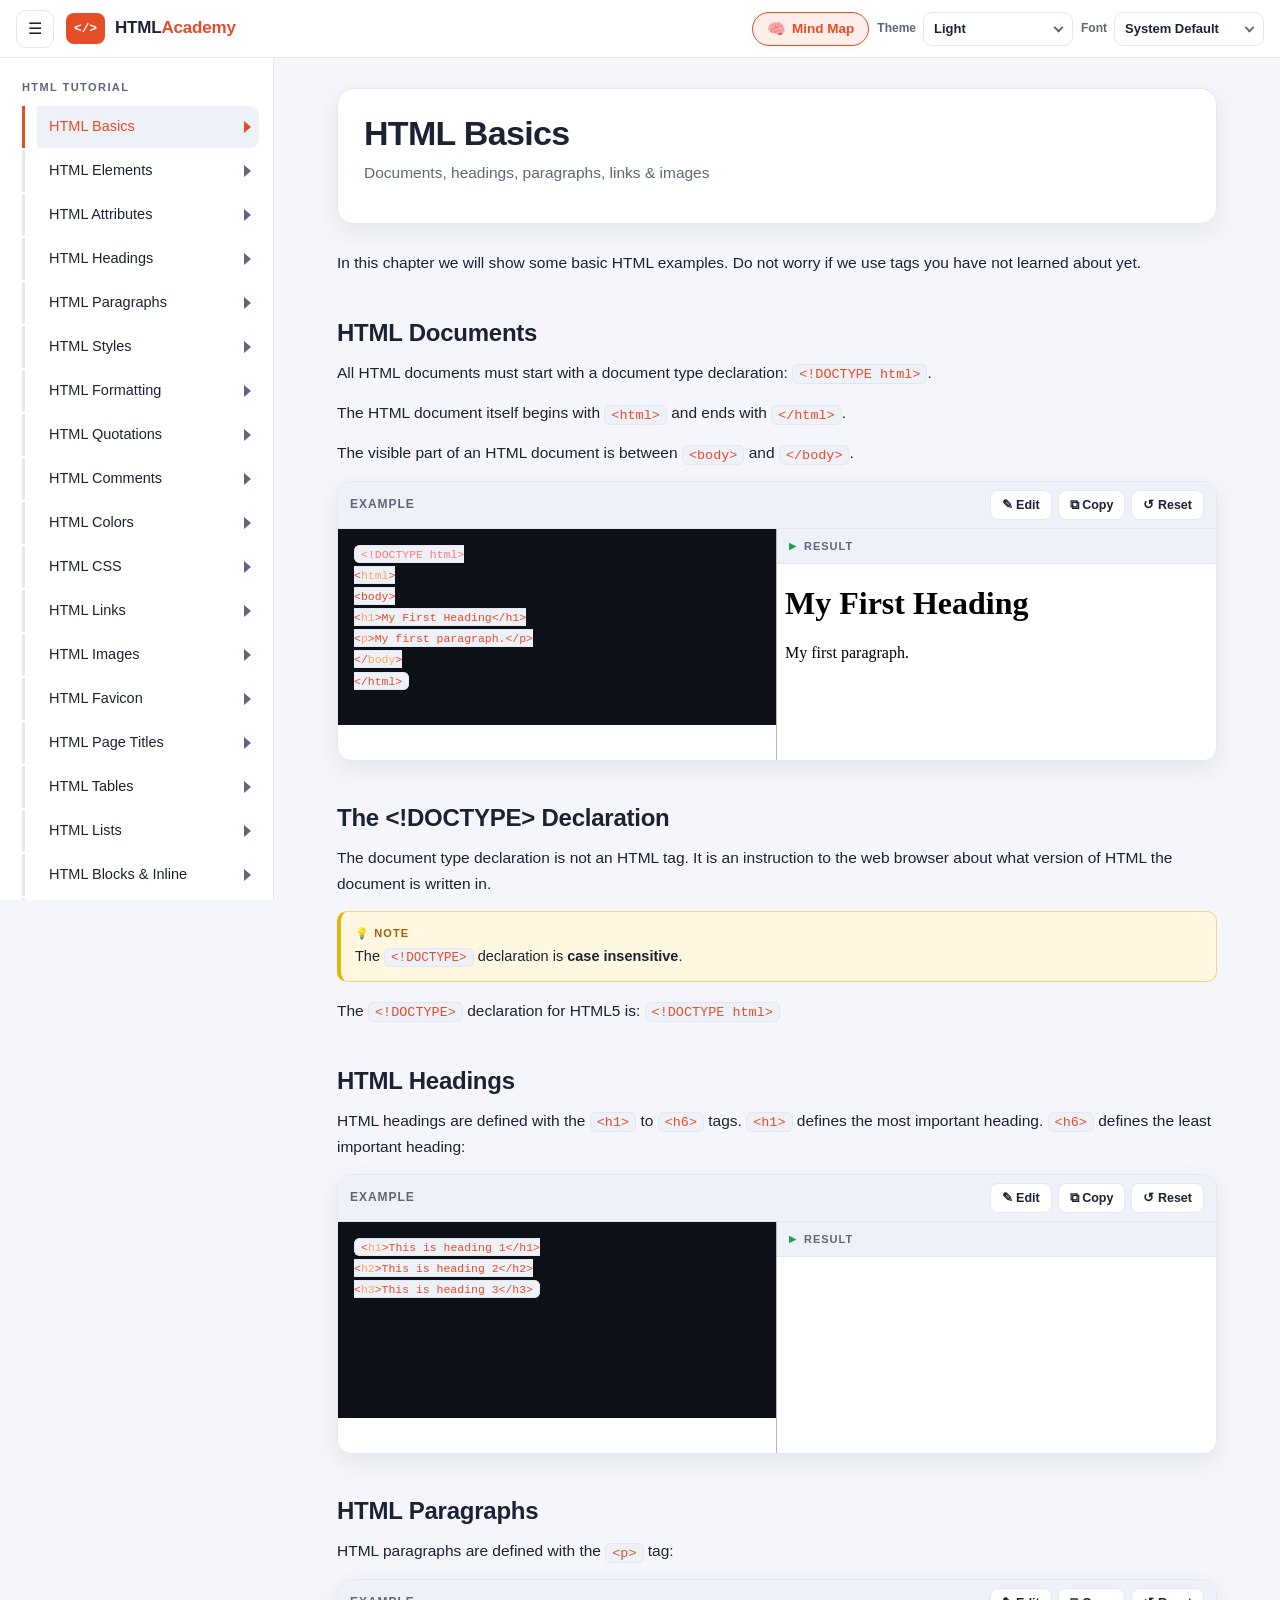
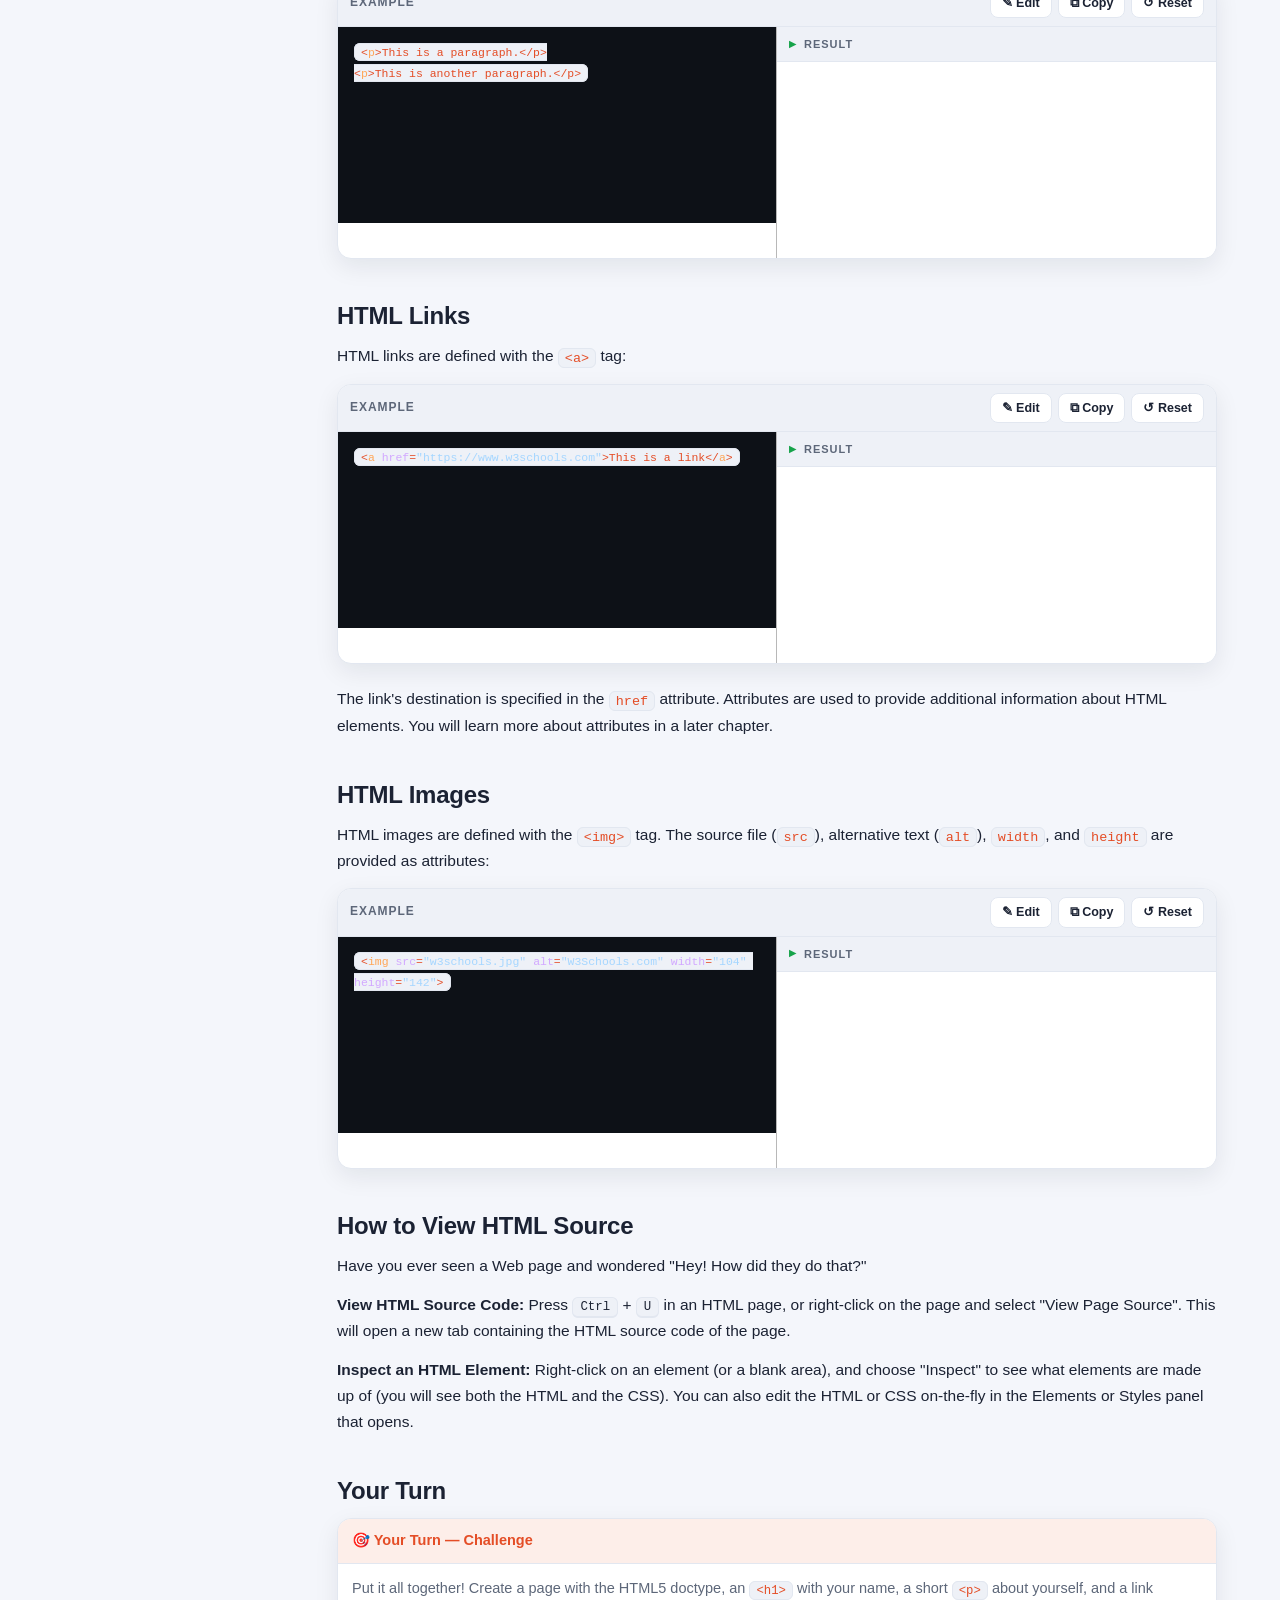
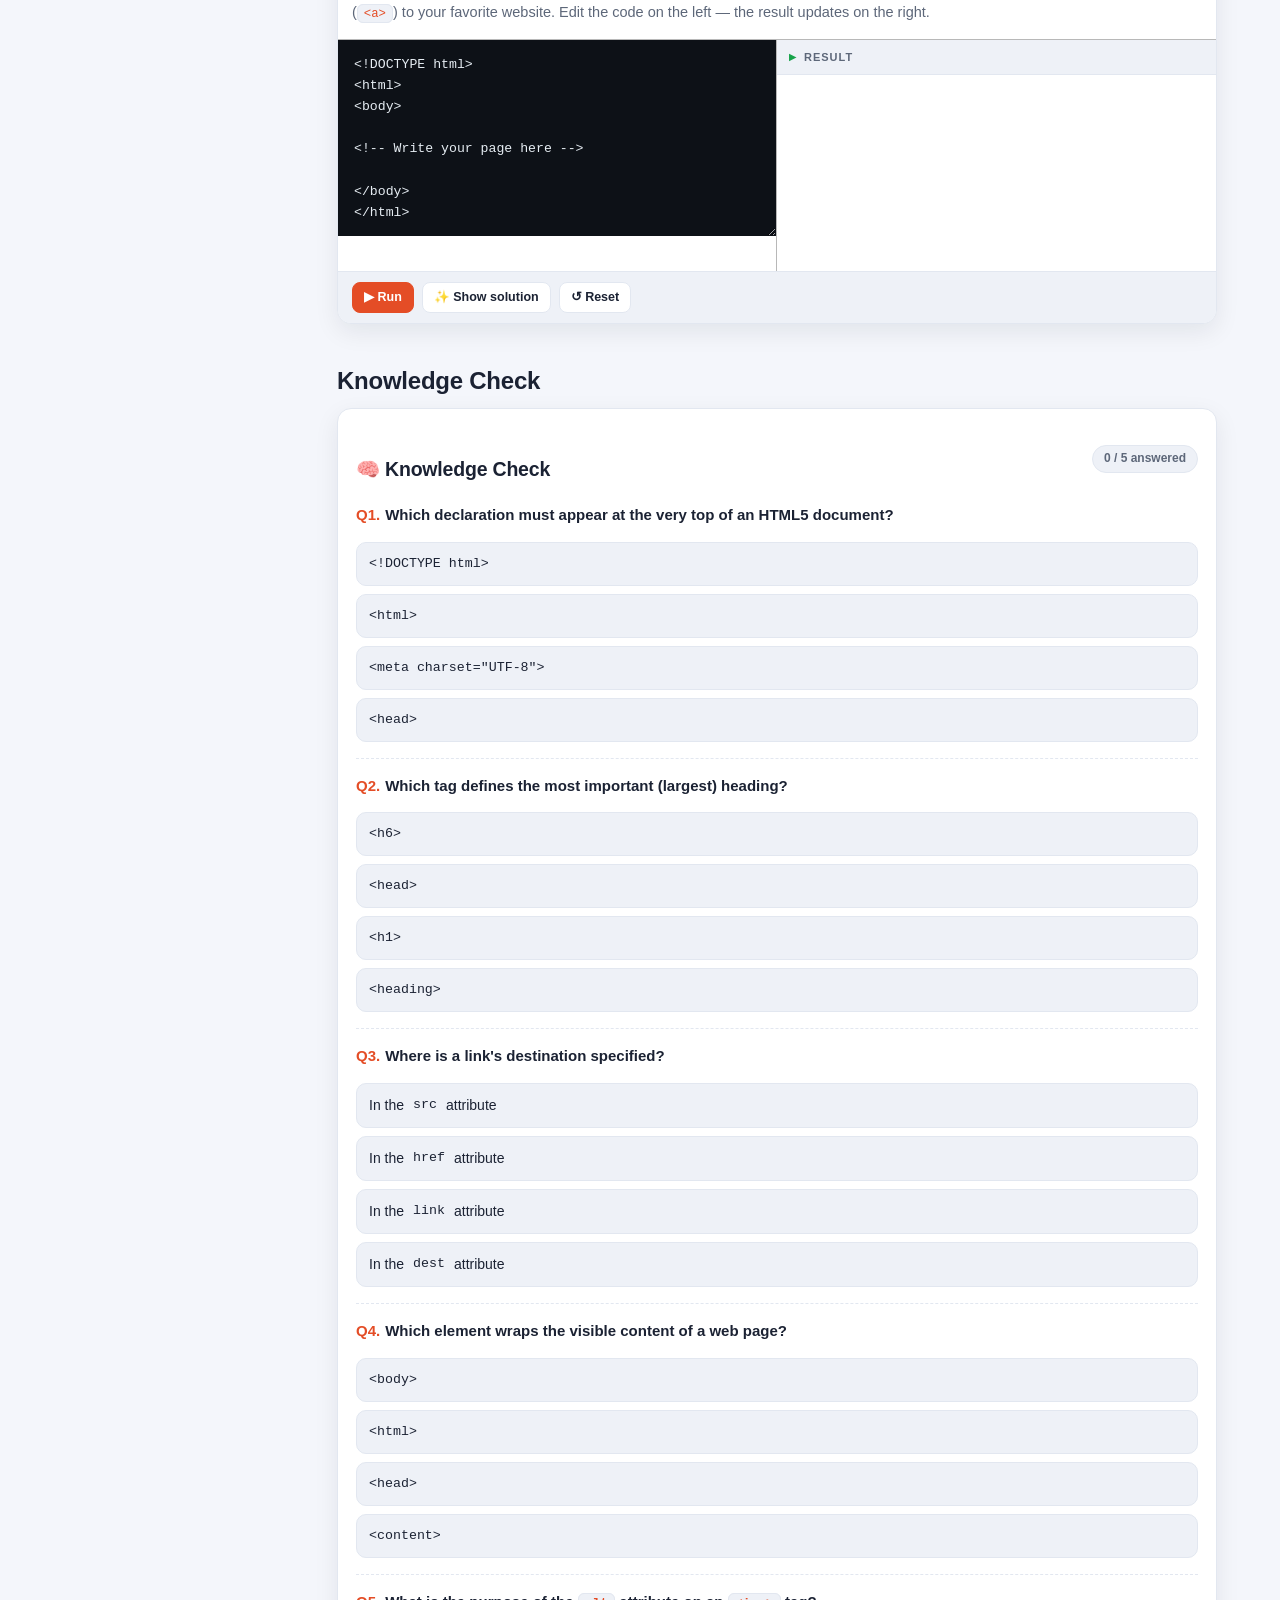
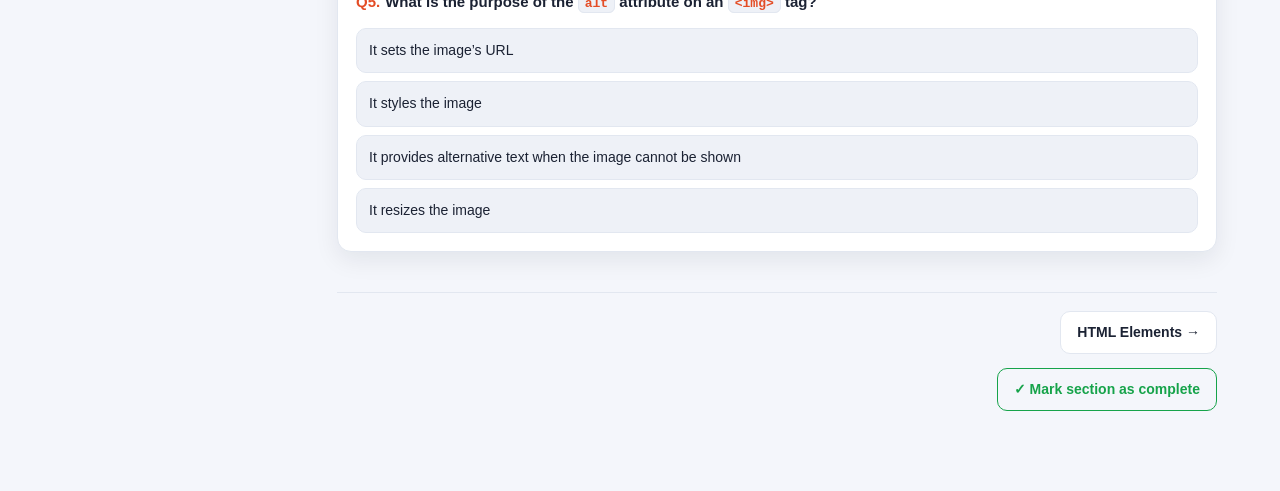
==== index.html @ b5571001 "HTML Notes | Mind Maps" ====
<!DOCTYPE html>
<html lang="en" data-theme="light">
<head>
  <meta charset="UTF-8">
  <meta name="viewport" content="width=device-width, initial-scale=1.0, viewport-fit=cover">
  <meta name="description" content="HTML Academy — an interactive website that teaches you HTML with editable examples, live previews and quizzes.">
  <title>HTML Academy — Learn HTML Interactively</title>
  <link rel="icon" href="data:image/svg+xml,%3Csvg xmlns='http://www.w3.org/2000/svg' viewBox='0 0 100 100'%3E%3Crect width='100' height='100' rx='20' fill='%23e44d26'/%3E%3Ctext x='50' y='72' font-size='56' text-anchor='middle' fill='white' font-family='monospace' font-weight='bold'%3E%26lt;/%26gt;%3C/text%3E%3C/svg%3E">
  <link rel="stylesheet" href="css/styles.css">
</head>
<body>
  <header class="topbar">
    <button class="icon-btn" id="menuToggle" type="button" aria-label="Hide navigation pane" aria-controls="sidebar" aria-expanded="true" title="Hide navigation pane">&#9776;</button>
    <a class="brand" href="#html-basics">
      <span class="brand-badge">&lt;/&gt;</span>
      <span class="brand-name">HTML<span class="brand-accent">Academy</span></span>
    </a>
    <div class="topbar-actions">
      <button class="mindmap-nav-btn" id="mindmapNavBtn" type="button" aria-label="Open Interactive Mind Map">
        <span class="mm-btn-icon">🧠</span>
        <span class="mm-btn-text">Mind Map</span>
      </button>
      <div class="theme-picker appearance-picker" data-appearance-picker="theme">
        <span class="appearance-label">Theme</span>
        <button class="appearance-trigger" id="themeSelect" type="button" aria-haspopup="listbox" aria-expanded="false" aria-controls="themeSelectMenu">
          <span class="appearance-value" data-select-value>Light</span>
          <span class="appearance-chevron" aria-hidden="true"></span>
        </button>
        <div class="appearance-menu" id="themeSelectMenu" role="listbox" aria-label="Choose a theme" hidden>
          <button class="appearance-option" type="button" role="option" data-value="light" aria-selected="true"><span>Light</span><span class="appearance-check" aria-hidden="true">✓</span></button>
          <button class="appearance-option" type="button" role="option" data-value="dark" aria-selected="false"><span>Dark</span><span class="appearance-check" aria-hidden="true">✓</span></button>
          <button class="appearance-option" type="button" role="option" data-value="nordic-frost" aria-selected="false"><span>Nordic Frost</span><span class="appearance-check" aria-hidden="true">✓</span></button>
          <button class="appearance-option" type="button" role="option" data-value="warm-paper" aria-selected="false"><span>Warm Paper</span><span class="appearance-check" aria-hidden="true">✓</span></button>
          <button class="appearance-option" type="button" role="option" data-value="sage-mint" aria-selected="false"><span>Sage Mint</span><span class="appearance-check" aria-hidden="true">✓</span></button>
          <button class="appearance-option" type="button" role="option" data-value="corporate-slate" aria-selected="false"><span>Corporate Slate</span><span class="appearance-check" aria-hidden="true">✓</span></button>
          <button class="appearance-option" type="button" role="option" data-value="tokyo-night" aria-selected="false"><span>Tokyo Night</span><span class="appearance-check" aria-hidden="true">✓</span></button>

          <button class="appearance-option" type="button" role="option" data-value="forest-emerald" aria-selected="false"><span>Forest Emerald</span><span class="appearance-check" aria-hidden="true">✓</span></button>
          <button class="appearance-option" type="button" role="option" data-value="synthwave" aria-selected="false"><span>Synthwave Dusk</span><span class="appearance-check" aria-hidden="true">✓</span></button>
          <button class="appearance-option" type="button" role="option" data-value="monokai-charcoal" aria-selected="false"><span>Monokai Charcoal</span><span class="appearance-check" aria-hidden="true">✓</span></button>


          <button class="appearance-option" type="button" role="option" data-value="solarized-light" aria-selected="false"><span>Solarised Light</span><span class="appearance-check" aria-hidden="true">✓</span></button>
          <button class="appearance-option" type="button" role="option" data-value="solarized-dark" aria-selected="false"><span>Solarised Dark</span><span class="appearance-check" aria-hidden="true">✓</span></button>
          <button class="appearance-option" type="button" role="option" data-value="rose-gold" aria-selected="false"><span>Rose Gold Latte</span><span class="appearance-check" aria-hidden="true">✓</span></button>
        </div>
      </div>
      <div class="theme-picker appearance-picker" data-appearance-picker="font">
        <span class="appearance-label">Font</span>
        <button class="appearance-trigger" id="fontSelect" type="button" aria-haspopup="listbox" aria-expanded="false" aria-controls="fontSelectMenu">
          <span class="appearance-value" data-select-value>System Default</span>
          <span class="appearance-chevron" aria-hidden="true"></span>
        </button>
        <div class="appearance-menu" id="fontSelectMenu" role="listbox" aria-label="Choose a font style" hidden>
          <button class="appearance-option" type="button" role="option" data-value="system" aria-selected="true"><span>System Default</span><span class="appearance-check" aria-hidden="true">✓</span></button>
          <button class="appearance-option" type="button" role="option" data-value="modern-tech-docs" aria-selected="false"><span>Modern Tech Docs</span><span class="appearance-check" aria-hidden="true">✓</span></button>
          <button class="appearance-option" type="button" role="option" data-value="editorial-paperback" aria-selected="false"><span>Editorial Paperback</span><span class="appearance-check" aria-hidden="true">✓</span></button>
          <button class="appearance-option" type="button" role="option" data-value="friendly-modern" aria-selected="false"><span>Friendly Modern</span><span class="appearance-check" aria-hidden="true">✓</span></button>
          <button class="appearance-option" type="button" role="option" data-value="clean-academic" aria-selected="false"><span>Clean Academic</span><span class="appearance-check" aria-hidden="true">✓</span></button>
          <button class="appearance-option" type="button" role="option" data-value="neo-grotesque-studio" aria-selected="false"><span>Neo-Grotesque Studio</span><span class="appearance-check" aria-hidden="true">✓</span></button>
          <button class="appearance-option" type="button" role="option" data-value="terminal-developer" aria-selected="false"><span>Terminal Developer</span><span class="appearance-check" aria-hidden="true">✓</span></button>
          <button class="appearance-option" type="button" role="option" data-value="warm-editorial-dark" aria-selected="false"><span>Warm Editorial Dark</span><span class="appearance-check" aria-hidden="true">✓</span></button>
          <button class="appearance-option" type="button" role="option" data-value="sharp-tech" aria-selected="false"><span>Sharp Tech</span><span class="appearance-check" aria-hidden="true">✓</span></button>
          <button class="appearance-option" type="button" role="option" data-value="humanist-scholar" aria-selected="false"><span>Humanist Scholar</span><span class="appearance-check" aria-hidden="true">✓</span></button>
          <button class="appearance-option" type="button" role="option" data-value="minimalist-notebook" aria-selected="false"><span>Minimalist Notebook</span><span class="appearance-check" aria-hidden="true">✓</span></button>
          <button class="appearance-option" type="button" role="option" data-value="high-end-editorial" aria-selected="false"><span>High-End Editorial</span><span class="appearance-check" aria-hidden="true">✓</span></button>
        </div>
      </div>
    </div>
  </header>

  <!-- Mind Map Modal Overlay -->
  <div class="mindmap-modal" id="mindmapModal" role="dialog" aria-modal="true" aria-labelledby="mindmapModalTitle" hidden>
    <div class="mindmap-backdrop" id="mindmapBackdrop"></div>
    
    <div class="mindmap-container">
      <!-- Modal Header -->
      <div class="mindmap-header">
        <div class="mm-header-brand">
          <span class="mm-header-icon">🧠</span>
          <div>
            <h2 id="mindmapModalTitle" class="mm-modal-title">HTML Knowledge Mind Map</h2>
            <p class="mm-modal-subtitle">Visual learning & concept retention hub</p>
          </div>
        </div>
        <button class="icon-btn mm-close-btn" id="mindmapCloseBtn" type="button" aria-label="Close Mind Map Modal" title="Close Modal">&times;</button>
      </div>

      <!-- Modal Body Layout (Sidebar Selector + Main Visualizer) -->
      <div class="mindmap-body">
        
        <!-- Left Topic Selector Sidebar -->
        <aside class="mindmap-sidebar">
          <div class="mm-sidebar-header">
            <h3 class="mm-sidebar-title">Topics</h3>
            <div class="mm-search-box">
              <span class="mm-search-icon">🔍</span>
              <input type="text" id="mindmapSearch" placeholder="Search mind map topics..." aria-label="Search topics">
            </div>
            
            <div class="mm-category-filters" id="mindmapCategoryFilters">
              <button class="mm-filter-chip active" data-category="all" type="button">All (37)</button>
              <button class="mm-filter-chip" data-category="Core Basics" type="button">Core</button>
              <button class="mm-filter-chip" data-category="Styling" type="button">Styling</button>
              <button class="mm-filter-chip" data-category="Interactivity" type="button">Interactivity</button>
              <button class="mm-filter-chip" data-category="Media" type="button">Media</button>
              <button class="mm-filter-chip" data-category="Architecture" type="button">Architecture</button>
              <button class="mm-filter-chip" data-category="Characters" type="button">Symbols</button>
            </div>
          </div>

          <div class="mindmap-topic-grid" id="mindmapTopicGrid">
            <!-- Dynamic topic cards -->
          </div>
        </aside>

        <!-- Right Mind Map Visualizer Area -->
        <main class="mindmap-visualizer">
          
          <!-- Visualizer Header Toolbar -->
          <div class="mm-visualizer-toolbar">
            <div class="mm-current-topic-info">
              <span class="mm-topic-badge" id="mindmapCurrentTopicBadge">Essential</span>
              <h3 class="mm-topic-title" id="mindmapCurrentTopicTitle">HTML Foundations & Document Structure</h3>
              <p class="mm-topic-desc" id="mindmapCurrentTopicDesc">Master document hierarchy and foundational tags</p>
            </div>

            <div class="mm-toolbar-actions">
              <div class="mm-zoom-controls">
                <button class="mm-tool-btn" id="mmZoomOut" type="button" title="Zoom Out">−</button>
                <span class="mm-zoom-level" id="mmZoomLevel">100%</span>
                <button class="mm-tool-btn" id="mmZoomIn" type="button" title="Zoom In">+</button>
                <button class="mm-tool-btn" id="mmZoomReset" type="button" title="Reset View">Reset</button>
              </div>
            </div>
          </div>

          <!-- Interactive Canvas Viewport -->
          <div class="mindmap-viewport" id="mindmapViewport">
            <div class="mindmap-canvas-content" id="mindmapCanvasContent">
              <!-- Rendered Mind Map Hierarchy -->
            </div>
          </div>

        </main>
      </div>
    </div>
  </div>

  <div class="layout">
    <div class="sidebar-overlay" id="sidebarOverlay" hidden></div>

    <aside class="sidebar" id="sidebar" aria-label="Course navigation">
      <nav aria-label="HTML Academy course sections">
        <ul class="nav-list" id="navList"></ul>
      </nav>

      <div class="progress-card" id="progressCard">
        <div class="progress-text">
          <span>Your progress</span>
          <strong id="progressLabel">0 / 1</strong>
        </div>
        <div class="progress-bar"><div class="progress-fill" id="progressFill"></div></div>
      </div>

      <div class="sidebar-footer">
        <div>Notes adapted from
          <a class="sidebar-source-link" href="https://www.w3schools.com/html/html_basic.asp" target="_blank" rel="noopener">W3Schools &middot; HTML Basic</a>
        </div>
        <div class="sidebar-curator">Curated by Aryan.</div>
        <div class="sidebar-github">GitHub: <a href="https://github.com/aryan-src" target="_blank" rel="noopener">aryan-src</a></div>
      </div>
    </aside>

    <main class="content" id="content"></main>
  </div>

  <script src="js/lessons.js"></script>
  <script src="js/mindmap-data.js"></script>
  <script src="js/mindmap.js"></script>
  <script src="js/app.js"></script>
</body>
</html>
---- css/styles.css ----
/* ============================================================
   HTML Academy — styles
   ============================================================ */

@import url('https://fonts.googleapis.com/css2?family=DM+Sans:wght@400;500;600;700&family=Fira+Code:wght@400;500;600&family=IBM+Plex+Mono:wght@400;500;600&family=Inter:wght@400;500;600;700&family=JetBrains+Mono:wght@400;500&family=Literata:opsz,wght@7..72,400;7..72,600&family=Lora:ital,wght@0,400;0,600;1,400;1,600&family=Merriweather:wght@400;700&family=Newsreader:ital,opsz,wght@0,6..72,500;1,6..72,400&family=Outfit:wght@400;500;600;700&family=Plus+Jakarta+Sans:wght@400;500;600&family=Space+Grotesk:wght@400;500;600;700&family=Space+Mono:wght@400;700&family=Source+Sans+3:wght@400;500;600;700&family=Work+Sans:wght@400;500;600;700&family=Courier+Prime:wght@400;700&display=swap');

:root {
  --topbar-h: 58px;
  --topbar-safe-h: calc(var(--topbar-h) + env(safe-area-inset-top, 0px));
  --sidebar-w: 274px;
  --radius: 12px;
  --font: -apple-system, BlinkMacSystemFont, "Segoe UI", Roboto, "Helvetica Neue", Arial, sans-serif;
  --app-font: var(--font);
  --mono: ui-monospace, SFMono-Regular, "SF Mono", Menlo, Consolas, "Liberation Mono", monospace;
  --heading-font: var(--font);
  --heading-weight: 700;
  --heading-style: normal;
  --heading-line-height: 1.25;
  --heading-letter-spacing: normal;
  --body-weight: 400;
  --line-height: 1.65;
  --letter-spacing: normal;

  --bg: #f4f6fb;
  --surface: #ffffff;
  --surface-2: #eef1f7;
  --text: #1b2233;
  --muted: #5d6779;
  --border: #e2e7f0;
  --accent: #e44d26;
  --accent-hover: #c8401d;
  --accent-soft: #fdeee9;
  --green: #16a34a;
  --green-soft: #e7f7ee;
  --red: #dc2626;
  --red-soft: #fdecec;
  --amber-soft: #fff7e0;
  --amber-border: #f0d389;
  --shadow: 0 8px 24px rgba(15, 23, 42, .08);

  --code-bg: #0d1117;
  --code-text: #e6edf3;
}

html[data-font-style="modern-tech-docs"] {
  --app-font: "Inter", -apple-system, BlinkMacSystemFont, sans-serif;
  --font: var(--app-font);
  --heading-font: var(--app-font);
  --mono: "JetBrains Mono", ui-monospace, monospace;
  --letter-spacing: -0.011em;
}

html[data-font-style="editorial-paperback"] {
  --app-font: "Literata", Georgia, serif;
  --font: var(--app-font);
  --heading-font: var(--app-font);
  --mono: "Fira Code", monospace;
  --line-height: 1.65;
  --letter-spacing: normal;
  --heading-weight: 600;
}

html[data-font-style="friendly-modern"] {
  --app-font: "Plus Jakarta Sans", sans-serif;
  --font: var(--app-font);
  --heading-font: var(--app-font);
  --mono: "Space Mono", monospace;
  --line-height: 1.65;
  --letter-spacing: -0.005em;
  --heading-weight: 700;
}

html[data-font-style="clean-academic"] {
  --app-font: "Merriweather", serif;
  --font: var(--app-font);
  --heading-font: var(--app-font);
  --mono: ui-monospace, monospace;
  --line-height: 1.65;
  --letter-spacing: normal;
  --heading-weight: 700;
}
html[data-font-style="neo-grotesque-studio"] {
  --app-font: "Space Grotesk", sans-serif;
  --font: var(--app-font);
  --heading-font: var(--app-font);
  --heading-weight: 700;
  --letter-spacing: -0.02em;
}

html[data-font-style="terminal-developer"] {
  --app-font: "JetBrains Mono", monospace;
  --font: var(--app-font);
  --heading-font: var(--app-font);
  --mono: "JetBrains Mono", monospace;
  --heading-weight: 700;
}

html[data-font-style="warm-editorial-dark"] {
  --app-font: "Lora", Georgia, serif;
  --font: var(--app-font);
  --heading-font: var(--app-font);
  --heading-weight: 600;
  --heading-style: italic;
}

html[data-font-style="sharp-tech"] {
  --app-font: "Outfit", sans-serif;
  --font: var(--app-font);
  --heading-font: var(--app-font);
  --mono: "IBM Plex Mono", monospace;
  --heading-weight: 600;
  --body-weight: 400;
}

html[data-font-style="humanist-scholar"] {
  --app-font: "Source Sans 3", sans-serif;
  --font: var(--app-font);
  --heading-font: var(--app-font);
  --heading-weight: 700;
}

html[data-font-style="minimalist-notebook"] {
  --app-font: "Outfit", sans-serif;
  --font: var(--app-font);
  --heading-font: var(--app-font);
  --mono: "Courier Prime", monospace;
  --heading-weight: 700;
}

html[data-font-style="high-end-editorial"] {
  --app-font: "Newsreader", serif;
  --font: var(--app-font);
  --heading-font: var(--app-font);
  --mono: "JetBrains Mono", monospace;
  --heading-weight: 500;
  --heading-style: normal;
  --heading-line-height: 1.25;
  --heading-letter-spacing: -0.02em;
  --body-weight: 400;
  --line-height: 1.65;
}


html[data-theme="dark"] {
  --bg: #0e1116;
  --surface: #161b23;
  --surface-2: #1d232e;
  --text: #e7ebf3;
  --muted: #97a1b3;
  --border: #262d3a;
  --accent: #ff6a3d;
  --accent-hover: #ff855f;
  --accent-soft: #34180f;
  --green: #4ade80;
  --green-soft: #12291c;
  --red: #f87171;
  --red-soft: #2d1515;
  --amber-soft: #2b2412;
  --amber-border: #6b5a22;
  --shadow: 0 10px 30px rgba(0, 0, 0, .45);
}

html[data-theme="nordic-frost"] {
  --bg: #f8fafc;
  --surface: #ffffff;
  --surface-2: #f1f5f9;
  --text: #0f172a;
  --muted: #64748b;
  --border: #e2e8f0;
  --accent: #2563eb;
  --accent-hover: #1d4ed8;
  --accent-soft: #dbeafe;
  --green: #15803d;
  --green-soft: #dcfce7;
  --red: #dc2626;
  --red-soft: #fee2e2;
  --amber-soft: #fef3c7;
  --amber-border: #f59e0b;
  --code-bg: #f1f5f9;
  --code-text: #1e293b;
  --shadow: 0 8px 24px rgba(15, 23, 42, .08);
}

html[data-theme="warm-paper"] {
  --bg: #fbf9f5;
  --surface: #f4efe6;
  --surface-2: #eae3d2;
  --text: #2c2825;
  --muted: #786f66;
  --border: #d6cebe;
  --accent: #b45309;
  --accent-hover: #92400e;
  --accent-soft: #f3dfc3;
  --green: #4d7c0f;
  --green-soft: #e6efc9;
  --red: #b91c1c;
  --red-soft: #f8d7d5;
  --amber-soft: #f8e5b5;
  --amber-border: #c98a16;
  --code-bg: #e4dcbe;
  --code-text: #1c1917;
  --shadow: 0 8px 24px rgba(78, 58, 34, .10);
}

html[data-theme="sage-mint"] {
  --bg: #f4f7f5;
  --surface: #ffffff;
  --surface-2: #e5ece7;
  --text: #1c2b26;
  --muted: #5a756c;
  --border: #c0d1c7;
  --accent: #15803d;
  --accent-hover: #166534;
  --accent-soft: #dcfce7;
  --green: #15803d;
  --green-soft: #dcfce7;
  --red: #b91c1c;
  --red-soft: #fee2e2;
  --amber-soft: #fef3c7;
  --amber-border: #ca8a04;
  --code-bg: #d6e2da;
  --code-text: #14231e;
  --shadow: 0 8px 24px rgba(28, 43, 38, .09);
}
html[data-theme="corporate-slate"] {
  --bg: #f3f4f6;
  --surface: #ffffff;
  --surface-2: #e5e7eb;
  --text: #111827;
  --muted: #4b5563;
  --border: #d1d5db;
  --accent: #4f46e5;
  --accent-hover: #4338ca;
  --accent-soft: #e0e7ff;
  --green: #15803d;
  --green-soft: #dcfce7;
  --red: #b91c1c;
  --red-soft: #fee2e2;
  --amber-soft: #fef3c7;
  --amber-border: #ca8a04;
  --code-bg: #e5e7eb;
  --code-text: #111827;
  --shadow: 0 8px 24px rgba(17, 24, 39, .10);
}
html[data-theme="tokyo-night"] {
  --bg: #1a1b26;
  --surface: #24283b;
  --surface-2: #1f2335;
  --text: #c0caf5;
  --muted: #565f89;
  --border: #292e42;
  --accent: #7aa2f7;
  --accent-hover: #9cc1ff;
  --accent-soft: #292e42;
  --green: #9ece6a;
  --green-soft: #1f2d24;
  --red: #f7768e;
  --red-soft: #3b2028;
  --amber-soft: #3b3020;
  --amber-border: #e0af68;
  --code-bg: #16161e;
  --code-text: #7dcfff;
  --shadow: 0 10px 30px rgba(0, 0, 0, .40);
}
html[data-theme="forest-emerald"] {
  --bg: #0c1410;
  --surface: #121f19;
  --surface-2: #080d0a;
  --text: #e6f1ed;
  --muted: #83a093;
  --border: #274034;
  --accent: #10b981;
  --accent-hover: #34d399;
  --accent-soft: #143b2b;
  --green: #10b981;
  --green-soft: #143b2b;
  --red: #f87171;
  --red-soft: #3b2020;
  --amber-soft: #3b3020;
  --amber-border: #f59e0b;
  --code-bg: #060a08;
  --code-text: #34d399;
  --shadow: 0 10px 30px rgba(0, 0, 0, .40);
}
html[data-theme="synthwave"] {
  --bg: #181528;
  --surface: #221b35;
  --surface-2: #131021;
  --text: #f4f0ff;
  --muted: #a792d0;
  --border: #433366;
  --accent: #ff7edb;
  --accent-hover: #ffb0eb;
  --accent-soft: #3a2850;
  --green: #36f9f6;
  --green-soft: #183c43;
  --red: #ff5c8a;
  --red-soft: #43263d;
  --amber-soft: #46351a;
  --amber-border: #f9c74f;
  --code-bg: #0f0c1b;
  --code-text: #36f9f6;
  --shadow: 0 10px 30px rgba(0, 0, 0, .45);
}
html[data-theme="monokai-charcoal"] {
  --bg: #2d2a2e;
  --surface: #3a373b;
  --surface-2: #221f22;
  --text: #fcfcfa;
  --muted: #939293;
  --border: #5b585c;
  --accent: #ffd866;
  --accent-hover: #ffe58a;
  --accent-soft: #504a2a;
  --green: #a9dc76;
  --green-soft: #2c3d26;
  --red: #ff6188;
  --red-soft: #452933;
  --amber-soft: #4a3f22;
  --amber-border: #ffd866;
  --code-bg: #19181a;
  --code-text: #a9dc76;
  --shadow: 0 10px 30px rgba(0, 0, 0, .42);
}


html[data-theme="solarized-light"] {
  /* Supplied Solarized palette */
  --bg: #fdf6e3;
  --panel: #eee8d5;
  --panel2: #e0d9c5;
  --line: #d3cbb7;
  --line-muted: rgba(7, 54, 66, .12);
  --example-line: rgba(7, 54, 66, .22);
  --acc: #d33682;
  --acc2: #268bd2;
  --ok: #2aa198;
  --warn: #b58900;
  --bad: #dc322f;
  --grad: linear-gradient(90deg, #d33682, #268bd2);

  /* Application token mapping */
  --surface: var(--panel);
  --surface-2: var(--panel2);
  --text: #073642;
  --muted: #657b83;
  --border: var(--line);
  --accent: var(--acc);
  --accent-hover: #b52f74;
  --accent-soft: #f3d9e7;
  --green: var(--ok);
  --green-soft: #d9eeea;
  --red: var(--bad);
  --red-soft: #f8d9d7;
  --amber-soft: #f7e7b5;
  --amber-border: var(--warn);
  --code-bg: #073642;
  --code-text: #eee8d5;
  --shadow: 0 8px 24px rgba(7, 54, 66, .13);
}

html[data-theme="solarized-light"] .note-tag {
  color: #8a6500;
}

html[data-theme="solarized-dark"] {
  /* Supplied Solarized palette */
  --bg: #002b36;
  --panel: #073642;
  --panel2: #0f4857;
  --line: #175363;
  --text: #93a1a1;
  --muted: #839496;
  --acc: #d33682;
  --acc2: #268bd2;
  --ok: #2aa198;
  --warn: #b58900;
  --bad: #dc322f;
  --grad: linear-gradient(90deg, #d33682, #268bd2);

  /* Application token mapping */
  --surface: var(--panel);
  --surface-2: var(--panel2);
  --border: var(--line);
  --accent: var(--acc);
  --accent-hover: #e24a9b;
  --accent-soft: #3a1f38;
  --green: var(--ok);
  --green-soft: #123f3e;
  --red: var(--bad);
  --red-soft: #40242a;
  --amber-soft: #3a321e;
  --amber-border: var(--warn);
  --code-bg: #001f27;
  --code-text: #93a1a1;
  --shadow: 0 10px 30px rgba(0, 0, 0, .45);
}

html[data-theme="solarized-dark"] .note-tag {
  color: #d8a900;
}


html[data-theme="rose-gold"] {
  --bg: #fffafb;
  --surface: #ffffff;
  --surface-2: #f9ecef;
  --card-bg: #f9ecef;
  --sidebar-bg: #f3dde2;
  --text: #2e1d24;
  --muted: #7c5c68;
  --border: #e5c3cc;
  --accent: #be185d;
  --accent-hover: #9d174d;
  --accent-soft: #fce7ef;
  --brand-primary: #be185d;
  --brand-accent: #e11d48;
  --badge-bg: #ffe4e6;
  --badge-text: #9f1239;
  --green: #15803d;
  --green-soft: #dcfce7;
  --red: #be123c;
  --red-soft: #ffe4e6;
  --amber-soft: #fef3c7;
  --amber-border: #ca8a04;
  --code-bg: #f2d2db;
  --code-text: #2e1d24;
  --shadow: 0 8px 24px rgba(46, 29, 36, .09);
}


*, *::before, *::after { box-sizing: border-box; }
[hidden] { display: none !important; }
html { scroll-behavior: smooth; }
body {
  margin: 0;
  font-family: var(--app-font);
  font-weight: var(--body-weight);
  font-size: 15.5px;
  line-height: var(--line-height);
  letter-spacing: var(--letter-spacing);
  background: var(--bg);
  color: var(--text);
  -webkit-font-smoothing: antialiased;
}
a { color: var(--accent); }
:focus-visible { outline: 2px solid var(--accent); outline-offset: 2px; }

/* ---------- topbar ---------- */
.topbar {
  position: fixed;
  top: 0; left: 0; right: 0;
  height: var(--topbar-safe-h);
  display: flex;
  align-items: center;
  gap: 12px;
  padding: env(safe-area-inset-top, 0px) 16px 0;
  background: var(--surface);
  border-bottom: 1px solid var(--border);
  z-index: 60;
}
.icon-btn {
  width: 38px; height: 38px;
  display: inline-flex; align-items: center; justify-content: center;
  border: 1px solid var(--border);
  border-radius: 10px;
  background: var(--surface);
  color: var(--text);
  font-size: 16px;
  cursor: pointer;
  transition: background .15s ease, border-color .15s ease;
}
.icon-btn:hover { background: var(--surface-2); }
#menuToggle { display: inline-flex; }
.brand {
  display: flex; align-items: center; gap: 10px;
  text-decoration: none; color: var(--text);
  font-weight: 700; font-size: 17px; letter-spacing: -.01em;
}
.brand-badge {
  font-family: var(--mono);
  font-size: 13px; font-weight: 700;
  background: var(--accent); color: #fff;
  padding: 5px 8px; border-radius: 8px;
}
.brand-accent { color: var(--accent); }
.topbar-actions { margin-left: auto; display: flex; gap: 8px; }
.theme-picker {
  display: inline-flex;
  align-items: center;
  gap: 7px;
  color: var(--muted);
  font-size: 12px;
  font-weight: 600;
}
.appearance-picker {
  position: relative;
  min-width: 0;
}
.appearance-trigger {
  min-width: 150px;
  height: 34px;
  padding: 0 30px 0 10px;
  border: 1px solid var(--border);
  border-radius: 9px;
  background: var(--surface);
  color: var(--text);
  font: inherit;
  font-size: 13px;
  text-align: left;
  cursor: pointer;
  transition: border-color .15s ease, background .15s ease, box-shadow .15s ease;
}
.appearance-trigger:hover,
.appearance-picker.is-open .appearance-trigger {
  border-color: var(--accent);
  background: var(--surface-2);
}
.appearance-picker.is-open .appearance-trigger {
  box-shadow: 0 0 0 3px var(--accent-soft);
}
.appearance-value {
  display: block;
  overflow: hidden;
  text-overflow: ellipsis;
  white-space: nowrap;
}
.appearance-chevron {
  position: absolute;
  top: 50%;
  right: 11px;
  width: 7px;
  height: 7px;
  border-right: 2px solid var(--muted);
  border-bottom: 2px solid var(--muted);
  pointer-events: none;
  transform: translateY(-70%) rotate(45deg);
  transition: transform .18s ease;
}
.appearance-picker.is-open .appearance-chevron {
  transform: translateY(-25%) rotate(225deg);
}
.appearance-menu {
  position: absolute;
  top: calc(100% + 8px);
  left: 0;
  z-index: 120;
  width: max(100%, 240px);
  max-width: calc(100vw - 24px);
  max-height: min(430px, calc(100dvh - var(--topbar-safe-h) - 24px));
  padding: 6px;
  overflow-y: auto;
  overscroll-behavior: contain;
  background: var(--surface);
  border: 1px solid var(--border);
  border-radius: 12px;
  box-shadow: 0 16px 38px rgba(15, 23, 42, .24);
  opacity: 0;
  transform: translateY(-7px) scale(.985);
  transform-origin: top center;
  pointer-events: none;
  transition: opacity .16s ease, transform .16s ease;
}
.appearance-picker.is-open .appearance-menu {
  opacity: 1;
  transform: translateY(0) scale(1);
  pointer-events: auto;
}
[data-appearance-picker="font"] .appearance-menu {
  right: 0;
  left: auto;
  width: max(100%, 260px);
}
.appearance-option {
  width: 100%;
  min-height: 40px;
  display: flex;
  align-items: center;
  justify-content: space-between;
  gap: 12px;
  padding: 8px 10px;
  border: 0;
  border-radius: 8px;
  background: transparent;
  color: var(--text);
  font: inherit;
  font-size: 13px;
  text-align: left;
  cursor: pointer;
  transition: background .13s ease, color .13s ease;
}
.appearance-option:hover,
.appearance-option:focus-visible {
  background: var(--surface-2);
  color: var(--accent);
  outline: none;
}
.appearance-option[aria-selected="true"] {
  background: var(--accent-soft);
  color: var(--accent);
  font-weight: 700;
}

/* Show each font choice in its own typeface. */
[data-appearance-picker="font"] .appearance-option > span:first-child {
  font-family: var(--app-font);
}
[data-appearance-picker="font"] .appearance-option[data-value="system"] > span:first-child {
  font-family: -apple-system, BlinkMacSystemFont, "Segoe UI", Roboto, sans-serif;
}
[data-appearance-picker="font"] .appearance-option[data-value="modern-tech-docs"] > span:first-child {
  font-family: "Inter", sans-serif;
}
[data-appearance-picker="font"] .appearance-option[data-value="editorial-paperback"] > span:first-child {
  font-family: "Literata", Georgia, serif;
}
[data-appearance-picker="font"] .appearance-option[data-value="friendly-modern"] > span:first-child {
  font-family: "Plus Jakarta Sans", sans-serif;
}
[data-appearance-picker="font"] .appearance-option[data-value="clean-academic"] > span:first-child {
  font-family: "Merriweather", Georgia, serif;
}
[data-appearance-picker="font"] .appearance-option[data-value="neo-grotesque-studio"] > span:first-child {
  font-family: "Space Grotesk", sans-serif;
}
[data-appearance-picker="font"] .appearance-option[data-value="terminal-developer"] > span:first-child {
  font-family: "JetBrains Mono", monospace;
}
[data-appearance-picker="font"] .appearance-option[data-value="warm-editorial-dark"] > span:first-child {
  font-family: "Lora", Georgia, serif;
}
[data-appearance-picker="font"] .appearance-option[data-value="sharp-tech"] > span:first-child {
  font-family: "Outfit", sans-serif;
}
[data-appearance-picker="font"] .appearance-option[data-value="humanist-scholar"] > span:first-child {
  font-family: "Source Sans 3", sans-serif;
}
[data-appearance-picker="font"] .appearance-option[data-value="minimalist-notebook"] > span:first-child {
  font-family: "Outfit", sans-serif;
}
[data-appearance-picker="font"] .appearance-option[data-value="high-end-editorial"] > span:first-child {
  font-family: "Newsreader", Georgia, serif;
}
.appearance-check {
  color: var(--accent);
  font-weight: 800;
  opacity: 0;
}
.appearance-option[aria-selected="true"] .appearance-check {
  opacity: 1;
}

/* Theme cards preview each theme's real surface, text, border, and accent. */
[data-appearance-picker="theme"] .appearance-menu {
  display: flex;
  flex-direction: column;
  gap: 7px;
  width: max(100%, 280px);
  padding: 8px;
}
[data-appearance-picker="theme"] .appearance-option {
  --theme-preview-bg: var(--surface);
  --theme-preview-text: var(--text);
  --theme-preview-border: var(--border);
  --theme-preview-accent: var(--accent);
  min-height: 48px;
  flex: 0 0 auto;
  padding: 10px 12px;
  border: 1px solid var(--theme-preview-border);
  background: var(--theme-preview-bg);
  color: var(--theme-preview-text);
  box-shadow: inset 3px 0 0 var(--theme-preview-accent), 0 2px 7px rgba(15, 23, 42, .10);
}
[data-appearance-picker="theme"] .appearance-option > span:first-child {
  min-width: 0;
  overflow: hidden;
  text-overflow: ellipsis;
  white-space: nowrap;
}
[data-appearance-picker="theme"] .appearance-option .appearance-check {
  color: var(--theme-preview-accent);
}
[data-appearance-picker="theme"] .appearance-option:hover,
[data-appearance-picker="theme"] .appearance-option:focus-visible {
  border-color: var(--theme-preview-accent);
  background: var(--theme-preview-bg);
  color: var(--theme-preview-text);
  transform: translateY(-1px);
}
[data-appearance-picker="theme"] .appearance-option[aria-selected="true"] {
  border-color: var(--theme-preview-accent);
  background: var(--theme-preview-bg);
  color: var(--theme-preview-text);
  box-shadow: inset 3px 0 0 var(--theme-preview-accent), 0 0 0 2px var(--theme-preview-accent), 0 4px 12px rgba(15, 23, 42, .14);
}

[data-appearance-picker="theme"] .appearance-option[data-value="light"] {
  --theme-preview-bg: #f4f6fb; --theme-preview-text: #1b2233; --theme-preview-border: #e2e7f0; --theme-preview-accent: #e44d26;
}
[data-appearance-picker="theme"] .appearance-option[data-value="dark"] {
  --theme-preview-bg: #0e1116; --theme-preview-text: #e7ebf3; --theme-preview-border: #262d3a; --theme-preview-accent: #ff6a3d;
}
[data-appearance-picker="theme"] .appearance-option[data-value="nordic-frost"] {
  --theme-preview-bg: #f8fafc; --theme-preview-text: #0f172a; --theme-preview-border: #e2e8f0; --theme-preview-accent: #2563eb;
}
[data-appearance-picker="theme"] .appearance-option[data-value="warm-paper"] {
  --theme-preview-bg: #fbf9f5; --theme-preview-text: #2c2825; --theme-preview-border: #d6cebe; --theme-preview-accent: #b45309;
}
[data-appearance-picker="theme"] .appearance-option[data-value="sage-mint"] {
  --theme-preview-bg: #f4f7f5; --theme-preview-text: #1c2b26; --theme-preview-border: #c0d1c7; --theme-preview-accent: #15803d;
}
[data-appearance-picker="theme"] .appearance-option[data-value="corporate-slate"] {
  --theme-preview-bg: #f3f4f6; --theme-preview-text: #111827; --theme-preview-border: #d1d5db; --theme-preview-accent: #4f46e5;
}
[data-appearance-picker="theme"] .appearance-option[data-value="tokyo-night"] {
  --theme-preview-bg: #1a1b26; --theme-preview-text: #c0caf5; --theme-preview-border: #292e42; --theme-preview-accent: #7aa2f7;
}
[data-appearance-picker="theme"] .appearance-option[data-value="forest-emerald"] {
  --theme-preview-bg: #0c1410; --theme-preview-text: #e6f1ed; --theme-preview-border: #274034; --theme-preview-accent: #10b981;
}
[data-appearance-picker="theme"] .appearance-option[data-value="synthwave"] {
  --theme-preview-bg: #181528; --theme-preview-text: #f4f0ff; --theme-preview-border: #433366; --theme-preview-accent: #ff7edb;
}
[data-appearance-picker="theme"] .appearance-option[data-value="monokai-charcoal"] {
  --theme-preview-bg: #2d2a2e; --theme-preview-text: #fcfcfa; --theme-preview-border: #5b585c; --theme-preview-accent: #ffd866;
}
[data-appearance-picker="theme"] .appearance-option[data-value="solarized-light"] {
  --theme-preview-bg: #fdf6e3; --theme-preview-text: #073642; --theme-preview-border: #d3cbb7; --theme-preview-accent: #d33682;
}
[data-appearance-picker="theme"] .appearance-option[data-value="solarized-dark"] {
  --theme-preview-bg: #002b36; --theme-preview-text: #93a1a1; --theme-preview-border: #175363; --theme-preview-accent: #d33682;
}
[data-appearance-picker="theme"] .appearance-option[data-value="rose-gold"] {
  --theme-preview-bg: #fffafb; --theme-preview-text: #2e1d24; --theme-preview-border: #e5c3cc; --theme-preview-accent: #be185d;
}
/* ---------- layout ---------- */
.layout { display: flex; min-height: 100vh; padding-top: var(--topbar-safe-h); }

/* ---------- sidebar ---------- */
.sidebar {
  position: fixed;
  top: var(--topbar-safe-h); bottom: 0; left: 0;
  width: var(--sidebar-w);
  display: flex;
  flex-direction: column;
  gap: 12px;
  padding: 18px 14px;
  background: var(--surface);
  border-right: 1px solid var(--border);
  overflow-y: auto;
  z-index: 50;
  transition: transform .25s ease;
}
body.nav-collapsed .sidebar { transform: translateX(-100%); box-shadow: none; }
body.nav-collapsed .content { margin-left: 0; }
.sidebar-overlay { display: none; }
.sidebar-section-label {
  margin: 0 0 2px;
  padding-left: 10px;
  font-size: 11px;
  font-weight: 700;
  letter-spacing: .13em;
  text-transform: uppercase;
  color: var(--muted);
}
.nav-list { list-style: none; margin: 0; padding: 0; display: flex; flex-direction: column; gap: 2px; }
.nav-section-divider {
  position: relative;
  margin: 20px 8px 8px;
  padding: 16px 0 0;
  border-top: 1px solid var(--border);
  color: var(--muted);
  font-size: 11px;
  font-weight: 700;
  letter-spacing: .13em;
  text-transform: uppercase;
}
.nav-section-divider-first {
  margin-top: 0;
  padding-top: 2px;
  border-top: 0;
}
.nav-structure-row {
  position: relative;
  margin-left: 8px;
  padding-left: 12px;
  border-left: 3px solid var(--border);
  transition: border-left-color .15s ease;
}
.nav-structure-row.active-row {
  border-left-color: var(--accent);
}
.nav-structure-item {
  width: 100%;
  min-height: 42px;
  display: flex;
  align-items: center;
  justify-content: space-between;
  gap: 12px;
  padding: 9px 8px 9px 12px;
  border: 0;
  border-radius: 0 9px 9px 0;
  background: transparent;
  color: var(--text);
  font: inherit;
  font-size: 14.5px;
  text-align: left;
  cursor: pointer;
  transition: background .15s ease, color .15s ease;
}
.nav-structure-title {
  min-width: 0;
  overflow: hidden;
  text-overflow: ellipsis;
  white-space: nowrap;
}
.nav-structure-arrow {
  flex: 0 0 auto;
  width: 0;
  height: 0;
  border-top: 6px solid transparent;
  border-bottom: 6px solid transparent;
  border-left: 7px solid var(--muted);
  transition: transform .15s ease, border-left-color .15s ease;
}
.nav-structure-item:hover,
.nav-structure-item.active {
  background: var(--surface-2);
  color: var(--accent);
}
.nav-structure-item:hover .nav-structure-arrow,
.nav-structure-item.active .nav-structure-arrow {
  border-left-color: var(--accent);
}
.structure-only-hero {
  min-height: 180px;
  display: flex;
  align-items: flex-start;
}

.progress-card {
  margin-top: auto;
  background: var(--surface-2);
  border: 1px solid var(--border);
  border-radius: var(--radius);
  padding: 12px;
}
.progress-text { display: flex; justify-content: space-between; font-size: 12.5px; color: var(--muted); margin-bottom: 8px; }
.progress-text strong { color: var(--text); }
.progress-bar { height: 8px; background: var(--border); border-radius: 99px; overflow: hidden; }
.progress-fill {
  height: 100%; width: 0;
  background: linear-gradient(90deg, var(--accent), #ff9066);
  border-radius: 99px;
  transition: width .45s ease;
}
.sidebar-footer { font-size: 12px; line-height: 1.55; color: var(--muted); padding: 0 4px 4px; }
.sidebar-footer a { color: var(--accent); text-decoration: none; font-weight: 600; }
.sidebar-footer a:hover { text-decoration: underline; }
.sidebar-curator {
  margin-top: 8px;
  color: var(--text);
  font-weight: 600;
}
.sidebar-github { margin-top: 2px; }

/* ---------- content shell ---------- */
.content {
  flex: 1;
  min-width: 0;
  margin-left: var(--sidebar-w);
  transition: margin-left .25s ease;
  padding: 30px clamp(16px, 4vw, 48px) 80px;
}
.lesson { max-width: 880px; margin: 0 auto; }
/* ---------- lesson hero ---------- */
.lesson-hero {
  background: var(--surface);
  border: 1px solid var(--border);
  border-radius: 16px;
  padding: 24px 26px;
  box-shadow: var(--shadow);
  margin-bottom: 26px;
}
.hero-title { margin: 0 0 6px; font-size: clamp(26px, 4vw, 34px); letter-spacing: -.02em; line-height: 1.2; }
.hero-sub { margin: 0; color: var(--muted); }
.hero-chips { display: flex; flex-wrap: wrap; gap: 8px; margin-top: 14px; }
.chip {
  font-size: 12px; font-weight: 600;
  padding: 4px 11px; border-radius: 99px;
  background: var(--accent-soft); color: var(--accent);
  text-decoration: none;
  border: 1px solid transparent;
}
a.chip:hover { border-color: var(--accent); }
.chip.neutral { background: var(--surface-2); color: var(--muted); border-color: var(--border); }
a.chip.neutral:hover { color: var(--accent); border-color: var(--accent); }

/* ---------- typography ---------- */
h1, h2, h3 {
  font-family: var(--app-font);
  font-weight: var(--heading-weight);
  font-style: var(--heading-style);
  line-height: var(--heading-line-height);
  letter-spacing: var(--heading-letter-spacing);
}
.content h2 {
  position: relative;
  margin: 42px 0 12px;
  font-size: 24px;
  letter-spacing: -.01em;
  scroll-margin-top: calc(var(--topbar-safe-h) + 18px);
}
.content h2 .anchor {
  margin-left: 8px;
  color: var(--muted);
  text-decoration: none;
  font-weight: 400;
  opacity: 0;
  transition: opacity .15s ease;
}
.content h2:hover .anchor { opacity: .75; }
.content p { margin: 0 0 14px; }
.content code, pre, code, .badge {
  font-family: var(--mono);
}
pre {
  font-size: .87em;
}
blockquote {
  font-family: var(--mono);
}
.content code {
  font-size: .87em;
  background: var(--surface-2);
  border: 1px solid var(--border);
  padding: 1.5px 6px;
  border-radius: 6px;
  color: var(--accent);
  overflow-wrap: anywhere;
}
pre {
  font-family: var(--mono);
}
kbd {
  font-family: var(--mono);
  font-size: .8em;
  background: var(--surface-2);
  border: 1px solid var(--border);
  border-bottom-width: 2px;
  border-radius: 6px;
  padding: 2px 7px;
}

/* ---------- note box ---------- */
.note {
  background: var(--amber-soft);
  border: 1px solid var(--amber-border);
  border-left: 4px solid #eab308;
  border-radius: 10px;
  padding: 12px 14px;
  margin: 0 0 16px;
  font-size: 14.5px;
}
.note-tag {
  display: block;
  font-size: 11px;
  font-weight: 700;
  letter-spacing: .1em;
  text-transform: uppercase;
  color: #a16207;
  margin-bottom: 3px;
}
html[data-theme="dark"] .note-tag { color: #fbbf24; }

/* ---------- examples (editable code + live result) ---------- */
.example, .challenge, .quiz {
  background: var(--surface);
  border: 1px solid var(--border);
  border-radius: 14px;
  overflow: hidden;
  margin: 0 0 22px;
  box-shadow: var(--shadow);
}
.example-bar {
  display: flex; align-items: center; justify-content: space-between;
  gap: 10px; flex-wrap: wrap;
  padding: 8px 12px;
  background: var(--surface-2);
  border-bottom: 1px solid var(--border);
}
.example-label {
  font-size: 12px; font-weight: 700;
  letter-spacing: .08em; text-transform: uppercase;
  color: var(--muted);
}
.example-actions { display: flex; gap: 6px; flex-wrap: wrap; }
.chip-btn {
  border: 1px solid var(--border);
  background: var(--surface);
  color: var(--text);
  font: inherit; font-size: 12.5px; font-weight: 600;
  padding: 4px 11px;
  border-radius: 8px;
  cursor: pointer;
  transition: background .15s ease, border-color .15s ease, color .15s ease;
}
.chip-btn:hover { border-color: var(--accent); color: var(--accent); }
.chip-btn.active { background: var(--accent); border-color: var(--accent); color: #fff; }
.chip-btn.btn-primary { background: var(--accent); border-color: var(--accent); color: #fff; }
.chip-btn.btn-primary:hover { background: var(--accent-hover); border-color: var(--accent-hover); color: #fff; }

.example-grid { display: grid; grid-template-columns: 1fr 1fr; }
.example-code { min-width: 0; border-right: 1px solid rgba(0, 0, 0, .28); }
.code-view, .code-input {
  margin: 0;
  padding: 14px 16px;
  min-height: 196px;
  background: var(--code-bg);
  color: var(--code-text);
  font-family: var(--mono);
  font-size: 13.2px;
  line-height: 1.6;
  white-space: pre-wrap;
  overflow-wrap: anywhere;
  tab-size: 2;
}
.code-view { overflow: auto; }
.code-input {
  display: block;
  width: 100%;
  border: 0;
  outline: none;
  resize: vertical;
}
.code-input:focus { box-shadow: inset 0 0 0 2px var(--accent); }
.example-result { min-width: 0; display: flex; flex-direction: column; }
.result-label {
  padding: 8px 12px;
  font-size: 11px; font-weight: 700;
  letter-spacing: .09em; text-transform: uppercase;
  color: var(--muted);
  background: var(--surface-2);
  border-bottom: 1px solid var(--border);
  display: flex; align-items: center; gap: 7px;
}
.result-label::before { content: "▶"; color: var(--green); font-size: 9px; }
.result-frame {
  border: 0;
  width: 100%;
  flex: 1;
  min-height: 196px;
  background: #fff;
  color-scheme: light;
}

/* Solarised Light — refined live example cards */
html[data-theme="solarized-light"] .example {
  position: relative;
  background: var(--panel);
  border: 1.5px solid var(--example-line);
  border-radius: 12px;
  box-shadow: 0 8px 20px -4px rgba(7, 54, 66, .08);
}
html[data-theme="solarized-light"] .example::before {
  content: "";
  display: block;
  height: 3px;
  background: var(--grad);
}
html[data-theme="solarized-light"] .example-bar {
  background: var(--panel);
  border-bottom-color: var(--example-line);
}
html[data-theme="solarized-light"] .example-actions .chip-btn {
  background: var(--bg);
  border-color: var(--example-line);
  color: var(--text);
  font-weight: 500;
  border-radius: 6px;
}
html[data-theme="solarized-light"] .example-actions .chip-btn:hover {
  border-color: var(--acc2);
  color: var(--acc2);
  transform: translateY(-1px);
}
html[data-theme="solarized-light"] .example-grid {
  min-height: 220px;
}
html[data-theme="solarized-light"] .example-code {
  background: #002b36;
  border-right-color: var(--example-line);
}
html[data-theme="solarized-light"] .code-view,
html[data-theme="solarized-light"] .code-input {
  background: #002b36;
  color: #839496;
}
html[data-theme="solarized-light"] .code-view code {
  background: transparent;
  border: 0;
  padding: 0;
  color: #268bd2;
}
html[data-theme="solarized-light"] .example-result {
  background: #fff;
  color: #073642;
}
html[data-theme="solarized-light"] .result-label {
  background: #fff;
  border-bottom-color: var(--line-muted);
  color: var(--muted);
}

/* syntax tokens */
.t-tag { color: #ffa657; }
.t-attr { color: #d2a8ff; }
.t-str { color: #a5d6ff; }
.t-com { color: #8b949e; font-style: italic; }
.t-dtc { color: #ff7b72; }
/* ---------- challenge ---------- */
.challenge-head {
  background: var(--accent-soft);
  color: var(--accent);
  font-weight: 700;
  font-size: 14.5px;
  padding: 10px 14px;
  border-bottom: 1px solid var(--border);
}
.challenge-brief { padding: 13px 14px 0; margin: 0; font-size: 14.5px; color: var(--muted); }
.challenge-brief code { font-size: .85em; }
.challenge .example-grid { margin-top: 13px; border-top: 1px solid rgba(0, 0, 0, .28); }
.challenge-actions {
  display: flex; gap: 8px; flex-wrap: wrap;
  padding: 10px 14px;
  background: var(--surface-2);
  border-top: 1px solid var(--border);
}

/* ---------- quiz ---------- */
.quiz { padding: 18px; }
.quiz-head { display: flex; align-items: center; justify-content: space-between; gap: 10px; flex-wrap: wrap; }
.quiz-title { margin: 0; font-size: 19px; }
.quiz-progress {
  font-size: 12px; font-weight: 600;
  color: var(--muted);
  background: var(--surface-2);
  border: 1px solid var(--border);
  border-radius: 99px;
  padding: 3px 11px;
}
.quiz-question { margin-top: 16px; padding-top: 15px; border-top: 1px dashed var(--border); }
.quiz-head + .quiz-question { margin-top: 12px; padding-top: 0; border-top: 0; }
.q-text { margin: 0 0 10px; font-size: 15px; font-weight: 600; }
.q-num { color: var(--accent); margin-right: 5px; }
.opt-list { list-style: none; margin: 0; padding: 0; display: flex; flex-direction: column; gap: 8px; }
.opt {
  width: 100%;
  display: flex; align-items: flex-start; gap: 9px;
  text-align: left;
  font: inherit; font-size: 14px;
  padding: 10px 12px;
  border: 1px solid var(--border);
  border-radius: 10px;
  background: var(--surface-2);
  color: var(--text);
  cursor: pointer;
  transition: border-color .15s ease, background .15s ease;
}
.opt:hover:not(:disabled) { border-color: var(--accent); }
.opt:disabled { cursor: default; }
.opt code { background: none; border: 0; padding: 0; color: inherit; font-size: .95em; }
.opt.correct { border-color: var(--green); background: var(--green-soft); color: var(--green); font-weight: 600; }
.opt.wrong { border-color: var(--red); background: var(--red-soft); color: var(--red); }
.feedback { margin: 9px 0 0; font-size: 13.5px; padding: 9px 12px; border-radius: 10px; }
.feedback.ok { background: var(--green-soft); border-left: 3px solid var(--green); }
.feedback.no { background: var(--red-soft); border-left: 3px solid var(--red); }
.quiz-result {
  margin-top: 18px;
  padding: 16px;
  text-align: center;
  background: var(--surface-2);
  border: 1px solid var(--border);
  border-radius: 12px;
}
.quiz-result .score { display: block; font-size: 28px; font-weight: 800; color: var(--accent); line-height: 1.2; }
.quiz-result p { margin: 6px 0 12px; font-size: 14px; color: var(--muted); }
/* ---------- lesson footer ---------- */
.lesson-footer { margin-top: 40px; border-top: 1px solid var(--border); padding-top: 18px; display: flex; flex-direction: column; gap: 14px; }
.footer-row { display: flex; gap: 10px; flex-wrap: wrap; align-items: center; justify-content: space-between; }
.footer-row.footer-actions { justify-content: flex-end; }
.nav-btn {
  border: 1px solid var(--border);
  background: var(--surface);
  color: var(--text);
  font: inherit; font-size: 14px; font-weight: 600;
  padding: 9px 16px;
  border-radius: 10px;
  cursor: pointer;
  transition: border-color .15s ease, color .15s ease;
}
.nav-btn:hover { border-color: var(--accent); color: var(--accent); }
.nav-btn.soon { color: var(--muted); }
.nav-btn.soon::after { content: " — soon"; font-size: 11.5px; font-weight: 400; }
.complete-btn {
  border: 1px solid var(--green);
  background: transparent;
  color: var(--green);
  font: inherit; font-size: 14px; font-weight: 600;
  padding: 9px 16px;
  border-radius: 10px;
  cursor: pointer;
  transition: background .15s ease;
}
.complete-btn:hover { background: var(--green-soft); }
.complete-btn.done { background: var(--green-soft); }

/* ---------- empty (coming soon) state ---------- */
.empty-state { text-align: center; padding: 56px 20px 40px; max-width: 560px; margin: 0 auto; }
.empty-icon { font-size: 54px; line-height: 1; }
.empty-state h1 { margin: 14px 0 6px; font-size: 30px; letter-spacing: -.02em; }
.empty-state .empty-sub { color: var(--accent); font-weight: 600; margin-bottom: 14px; }
.empty-state p { color: var(--muted); margin: 0 0 14px; }
.empty-state code { font-family: var(--mono); background: var(--surface-2); border: 1px solid var(--border); padding: 1px 6px; border-radius: 6px; font-size: .85em; }
.empty-state .nav-btn { margin-top: 8px; }

/* ---------- toast ---------- */
.toast {
  position: fixed;
  left: 50%; bottom: 24px;
  transform: translateX(-50%) translateY(12px);
  background: #111827;
  color: #fff;
  font-size: 13.5px;
  padding: 10px 18px;
  border-radius: 99px;
  box-shadow: 0 10px 30px rgba(0, 0, 0, .3);
  opacity: 0;
  pointer-events: none;
  transition: opacity .25s ease, transform .25s ease;
  z-index: 100;
}
.toast.show { opacity: 1; transform: translateX(-50%) translateY(0); }

/* ---------- responsive ---------- */
@media (max-width: 1020px) {
  .example-grid { grid-template-columns: 1fr; }
  .example-code { border-right: 0; border-bottom: 1px solid rgba(0, 0, 0, .28); }
  html[data-theme="solarized-light"] .example-code {
    border-bottom-color: var(--example-line);
  }
}
@media (max-width: 860px) {
  #menuToggle { display: inline-flex; }
  .content { margin-left: 0; }
  .sidebar {
    transform: translateX(-100%);
    transition: transform .25s ease;
    width: min(84vw, 300px);
  }
  body.nav-open .sidebar { transform: translateX(0); box-shadow: var(--shadow); }
  .sidebar-overlay {
    display: block;
    position: fixed;
    top: var(--topbar-safe-h); left: 0; right: 0; bottom: 0;
    background: rgba(0, 0, 0, .45);
    z-index: 45;
  }
  body.nav-open { overflow: hidden; }
  .footer-row { flex-direction: column; align-items: stretch; }
  .footer-row .nav-btn, .footer-row .complete-btn { width: 100%; }
}

/* ---------- sub headings (h3) ---------- */
.content h3 {
  margin: 30px 0 10px;
  font-size: 19.5px;
  letter-spacing: -.01em;
  scroll-margin-top: calc(var(--topbar-safe-h) + 18px);
}
.content h3 .anchor {
  margin-left: 8px;
  color: var(--muted);
  text-decoration: none;
  font-weight: 400;
  opacity: 0;
  transition: opacity .15s ease;
}
.content h3:hover .anchor { opacity: .75; }

/* ---------- tables ---------- */
.table-wrap {
  overflow-x: auto;
  margin: 0 0 16px;
  border: 1px solid var(--border);
  border-radius: 12px;
  background: var(--surface);
}
.lesson-table { width: 100%; border-collapse: collapse; font-size: 14.5px; }
.lesson-table th {
  text-align: left;
  font-size: 12px;
  letter-spacing: .06em;
  text-transform: uppercase;
  color: var(--muted);
  background: var(--surface-2);
  padding: 10px 14px;
  border-bottom: 1px solid var(--border);
}
.lesson-table td { padding: 10px 14px; border-top: 1px solid var(--border); }
.lesson-table tbody tr:first-child td { border-top: 0; }

/* ---------- lists ---------- */
.lesson-list { margin: 0 0 16px; padding-left: 4px; list-style: disc outside; }
.lesson-list li { margin-bottom: 7px; padding-left: 4px; }
.lesson-list li::marker { color: var(--accent); font-weight: 700; }

/* ============================================================
   HTML Academy — Mind Map Feature Styles
   Includes Topbar Navigation Button, Selector Overlay Modal, 
   Responsive Topic Cards, and High Retention Mind Map Visualizer.
   ============================================================ */

/* ---------- Header Navigation Entry ---------- */
.mindmap-nav-btn {
  display: inline-flex;
  align-items: center;
  gap: 6px;
  padding: 6px 14px;
  background: var(--accent-soft);
  color: var(--accent);
  border: 1px solid var(--accent);
  border-radius: 20px;
  font-family: var(--app-font);
  font-size: 13.5px;
  font-weight: 600;
  cursor: pointer;
  transition: all .2s cubic-bezier(0.16, 1, 0.3, 1);
  box-shadow: 0 2px 8px rgba(0, 0, 0, .03);
}

.mindmap-nav-btn:hover {
  background: var(--accent);
  color: #ffffff;
  transform: translateY(-1px);
  box-shadow: 0 4px 12px rgba(228, 77, 38, .25);
}

.mindmap-nav-btn:active {
  transform: translateY(0);
}

.mm-btn-icon {
  font-size: 15px;
}

/* ---------- Mind Map Modal & Overlay ---------- */
.mindmap-modal {
  position: fixed;
  inset: 0;
  z-index: 1000;
  display: flex;
  align-items: center;
  justify-content: center;
  padding: 24px;
  animation: mmFadeIn .25s ease-out forwards;
}

.mindmap-backdrop {
  position: absolute;
  inset: 0;
  background: rgba(15, 23, 42, .65);
  backdrop-filter: blur(8px);
}

.mindmap-container {
  position: relative;
  width: 100%;
  max-width: 1380px;
  height: 90vh;
  max-height: 920px;
  background: var(--surface);
  border: 1px solid var(--border);
  border-radius: 16px;
  box-shadow: var(--shadow), 0 20px 50px rgba(0, 0, 0, .3);
  display: flex;
  flex-direction: column;
  overflow: hidden;
  z-index: 10;
  animation: mmScaleUp .25s cubic-bezier(0.16, 1, 0.3, 1) forwards;
}

@keyframes mmFadeIn {
  from { opacity: 0; }
  to { opacity: 1; }
}

@keyframes mmScaleUp {
  from { opacity: 0; transform: scale(.96); }
  to { opacity: 1; transform: scale(1); }
}

/* ---------- Modal Header ---------- */
.mindmap-header {
  display: flex;
  align-items: center;
  justify-content: space-between;
  padding: 16px 24px;
  background: var(--surface);
  border-bottom: 1px solid var(--border);
}

.mm-header-brand {
  display: flex;
  align-items: center;
  gap: 12px;
}

.mm-header-icon {
  font-size: 28px;
  padding: 6px;
  background: var(--surface-2);
  border-radius: 12px;
}

.mm-modal-title {
  margin: 0;
  font-size: 18px;
  font-weight: 700;
  color: var(--text);
  line-height: 1.2;
}

.mm-modal-subtitle {
  margin: 2px 0 0;
  font-size: 12px;
  color: var(--muted);
}

.mm-close-btn {
  font-size: 22px;
  line-height: 1;
  width: 36px;
  height: 36px;
}

/* ---------- Modal Main Body Layout ---------- */
.mindmap-body {
  display: flex;
  flex: 1;
  min-height: 0;
  background: var(--bg);
}

/* ---------- Topic Selector Sidebar ---------- */
.mindmap-sidebar {
  width: 380px;
  min-width: 340px;
  background: var(--surface);
  border-right: 1px solid var(--border);
  display: flex;
  flex-direction: column;
}

.mm-sidebar-header {
  padding: 18px;
  border-bottom: 1px solid var(--border);
  display: flex;
  flex-direction: column;
  gap: 12px;
}

.mm-sidebar-title {
  margin: 0;
  font-size: 14px;
  font-weight: 700;
  text-transform: uppercase;
  letter-spacing: .05em;
  color: var(--muted);
}

/* Search Box */
.mm-search-box {
  position: relative;
  display: flex;
  align-items: center;
}

.mm-search-icon {
  position: absolute;
  left: 12px;
  font-size: 14px;
  color: var(--muted);
}

.mm-search-box input {
  width: 100%;
  padding: 9px 12px 9px 36px;
  background: var(--surface-2);
  border: 1px solid var(--border);
  border-radius: 10px;
  color: var(--text);
  font-family: var(--app-font);
  font-size: 13.5px;
  outline: none;
  transition: border-color .15s ease, box-shadow .15s ease;
}

.mm-search-box input:focus {
  border-color: var(--accent);
  box-shadow: 0 0 0 3px var(--accent-soft);
}

/* Filter Chips */
.mm-category-filters {
  display: flex;
  gap: 6px;
  overflow-x: auto;
  padding-bottom: 2px;
}

.mm-filter-chip {
  padding: 5px 12px;
  border-radius: 16px;
  border: 1px solid var(--border);
  background: var(--surface-2);
  color: var(--muted);
  font-size: 12px;
  font-weight: 600;
  cursor: pointer;
  white-space: nowrap;
  transition: all .15s ease;
}

.mm-filter-chip:hover {
  color: var(--text);
  border-color: var(--muted);
}

.mm-filter-chip.active {
  background: var(--accent);
  color: #ffffff;
  border-color: var(--accent);
}

/* Topic Grid & Cards */
.mindmap-topic-grid {
  flex: 1;
  overflow-y: auto;
  padding: 16px;
  display: flex;
  flex-direction: column;
  gap: 12px;
}

.mm-empty-state {
  padding: 40px 16px;
  text-align: center;
  color: var(--muted);
  font-size: 14px;
}
.mm-empty-state span {
  font-size: 32px;
  display: block;
  margin-bottom: 8px;
}

.mm-topic-card {
  padding: 16px;
  background: var(--surface);
  border: 1.5px solid var(--border);
  border-radius: 12px;
  cursor: pointer;
  transition: all .2s ease;
  display: flex;
  flex-direction: column;
  gap: 8px;
}

.mm-topic-card:hover {
  border-color: var(--accent);
  transform: translateY(-2px);
  box-shadow: 0 6px 16px rgba(0, 0, 0, .05);
}

.mm-topic-card.active {
  background: var(--surface-2);
  border-color: var(--accent);
  box-shadow: 0 0 0 2px var(--accent-soft);
}

.mm-card-header {
  display: flex;
  align-items: center;
  justify-content: space-between;
}

.mm-card-icon {
  font-size: 20px;
}

.mm-card-badge {
  font-size: 11px;
  font-weight: 700;
  text-transform: uppercase;
  letter-spacing: .04em;
  padding: 3px 8px;
  background: var(--accent-soft);
  color: var(--accent);
  border-radius: 6px;
}

.mm-card-title {
  margin: 0;
  font-size: 15px;
  font-weight: 700;
  color: var(--text);
  line-height: 1.35;
}

.mm-card-desc {
  margin: 0;
  font-size: 12.5px;
  color: var(--muted);
  line-height: 1.4;
}

.mm-card-footer {
  display: flex;
  align-items: center;
  justify-content: space-between;
  margin-top: 4px;
  padding-top: 8px;
  border-top: 1px dashed var(--border);
  font-size: 11.5px;
  color: var(--muted);
}

.mm-card-btn {
  background: none;
  border: none;
  color: var(--accent);
  font-weight: 700;
  font-size: 12px;
  cursor: pointer;
  padding: 0;
}

/* ---------- Mind Map Visualizer Area ---------- */
.mindmap-visualizer {
  flex: 1;
  display: flex;
  flex-direction: column;
  min-width: 0;
  background: var(--bg);
  position: relative;
}

.mm-visualizer-toolbar {
  display: flex;
  align-items: center;
  justify-content: space-between;
  padding: 16px 24px;
  background: var(--surface);
  border-bottom: 1px solid var(--border);
}

.mm-current-topic-info {
  display: flex;
  flex-direction: column;
  gap: 2px;
}

.mm-topic-badge {
  display: inline-block;
  align-self: flex-start;
  font-size: 10.5px;
  font-weight: 700;
  text-transform: uppercase;
  letter-spacing: .05em;
  padding: 2px 7px;
  background: var(--green-soft);
  color: var(--green);
  border-radius: 4px;
}

.mm-topic-title {
  margin: 2px 0 0;
  font-size: 17px;
  font-weight: 700;
  color: var(--text);
}

.mm-topic-desc {
  margin: 0;
  font-size: 12.5px;
  color: var(--muted);
}

/* Zoom Controls */
.mm-zoom-controls {
  display: inline-flex;
  align-items: center;
  gap: 4px;
  background: var(--surface-2);
  border: 1px solid var(--border);
  border-radius: 10px;
  padding: 4px;
}

.mm-tool-btn {
  padding: 5px 10px;
  border: none;
  background: var(--surface);
  color: var(--text);
  font-weight: 600;
  font-size: 13px;
  border-radius: 6px;
  cursor: pointer;
  transition: background .15s ease;
}

.mm-tool-btn:hover {
  background: var(--border);
}

.mm-zoom-level {
  font-size: 12px;
  font-family: var(--mono);
  font-weight: 600;
  padding: 0 8px;
  color: var(--muted);
}

/* ---------- Canvas Viewport & Tree Visuals ---------- */
.mindmap-viewport {
  flex: 1;
  overflow: hidden;
  position: relative;
  cursor: grab;
  user-select: none;
  touch-action: none;
  background-image: radial-gradient(var(--border) 1px, transparent 1px);
  background-size: 24px 24px;
  display: flex;
  align-items: center;
  justify-content: center;
}

.mindmap-canvas-content {
  transform-origin: center center;
  transition: transform .08s linear;
  padding: 60px;
}

/* Tree Layout Architecture */
.mm-tree-root-container {
  display: flex;
  align-items: center;
  gap: 130px;
  position: relative;
}

/* Real SVG arrow connectors, computed & drawn in mindmap.js. Sits behind
   the node cards but above the dotted canvas background. */
.mm-connectors {
  position: absolute;
  top: 0;
  left: 0;
  overflow: visible;
  pointer-events: none;
  z-index: 0;
}

.mm-connector-path {
  fill: none;
  stroke-width: 2;
  stroke-linecap: round;
  opacity: .5;
  transition: opacity .15s ease, stroke-width .15s ease;
}

.mm-connector-path.active {
  opacity: 1;
  stroke-width: 3;
}

.mindmap-canvas-content .mm-node,
.mindmap-canvas-content .mm-tree-root-container > .mm-node-root,
.mindmap-canvas-content .mm-branches-wrapper {
  position: relative;
  z-index: 1;
}

/* Central Concept Node */
.mm-node.mm-node-root {
  min-width: 240px;
  background: var(--surface);
  color: var(--text);
  border-color: var(--accent);
  border-radius: 16px;
  box-shadow: var(--shadow);
  padding: 20px;
  position: relative;
}

.mm-node-root .mm-node-title {
  font-size: 18px;
  font-weight: 800;
  color: inherit;
}

.mm-node-root .mm-node-sub {
  font-size: 12px;
  color: var(--muted);
  margin-top: 4px;
}

.mm-node-root .mm-node-icon {
  font-size: 32px;
  color: inherit;
  margin-bottom: 6px;
  display: block;
}

/* Branches Column Container */
.mm-branches-wrapper {
  display: flex;
  flex-direction: column;
  gap: 52px;
  position: relative;
}

/* Straight background lines are replaced by real SVG arrow connectors
   (see .mm-connectors below), drawn dynamically in mindmap.js. */

/* Individual Branch Column */
.mm-branch-column {
  display: flex;
  align-items: flex-start;
  gap: 120px;
  position: relative;
}



/* Generic Node Box */
.mm-node {
  background: var(--surface);
  border: 1.5px solid var(--border);
  border-radius: 12px;
  box-shadow: 0 4px 14px rgba(0, 0, 0, .04);
  transition: all .2s cubic-bezier(0.16, 1, 0.3, 1);
}

.mm-node:hover {
  transform: translateY(-2px);
  box-shadow: 0 8px 20px rgba(0, 0, 0, .08);
  border-color: var(--branch-color, var(--accent));
}

.mm-node-inner {
  padding: 14px 18px;
  display: flex;
  align-items: center;
  gap: 12px;
  position: relative;
}

.mm-node-branch {
  min-width: 220px;
}

.mm-node-branch .mm-node-inner {
  border-left: 4px solid var(--branch-color, var(--accent));
  border-radius: 12px;
}

.mm-node-icon {
  font-size: 22px;
}

.mm-node-content {
  display: flex;
  flex-direction: column;
  flex: 1;
  min-width: 0;
}

.mm-node-title {
  font-size: 14.5px;
  font-weight: 700;
  color: var(--text);
  line-height: 1.3;
}

.mm-node-sub {
  font-size: 11.5px;
  color: var(--muted);
  margin-top: 2px;
}

/* Collapse / Expand Button */
.mm-collapse-btn {
  width: 24px;
  height: 24px;
  border-radius: 50%;
  border: 1px solid var(--border);
  background: var(--surface);
  color: var(--text);
  font-size: 14px;
  font-weight: 700;
  display: flex;
  align-items: center;
  justify-content: center;
  cursor: pointer;
  margin-left: 8px;
  transition: all .15s ease;
}

.mm-collapse-btn:hover {
  background: var(--accent);
  color: #ffffff;
  border-color: var(--accent);
}

/* Sub-topics List */
.mm-subtopics-list {
  display: flex;
  flex-direction: column;
  gap: 22px;
  position: relative;
  padding-left: 10px;
}



.mm-node-subtopic {
  min-width: 240px;
  max-width: 280px;
  position: relative;
}

.mm-node-subtopic.mm-node-code {
  min-width: 300px;
  max-width: 440px;
}

.mm-node-code .mm-node-inner {
  background: var(--surface-2);
}

.mm-node-code-text {
  font-family: 'SFMono-Regular', Consolas, 'Liberation Mono', Menlo, monospace;
  font-size: 11px;
  background: var(--surface);
  border: 1px solid var(--border);
  border-radius: 5px;
  padding: 5px 8px;
  margin-top: 4px;
  display: block;
  color: var(--accent);
  white-space: pre-wrap;
  overflow-wrap: anywhere;
  word-break: break-word;
  min-width: 0;
  max-width: 100%;
}



.mm-subtopic-title-row {
  display: flex;
  align-items: center;
  justify-content: space-between;
  gap: 6px;
}

.mm-subtopic-badge {
  font-size: 10px;
  font-weight: 700;
  padding: 1px 6px;
  border-radius: 4px;
  background: var(--surface-2);
  color: var(--muted);
  border: 1px solid var(--border);
}

/* Mobile & Tablet Responsive Adjustments */
@media (max-width: 992px) {
  .mindmap-modal {
    padding: 10px;
  }
  
  .mindmap-container {
    height: 96vh;
  }

  .mindmap-body {
    flex-direction: column;
  }

  .mindmap-sidebar {
    width: 100%;
    max-height: 240px;
    border-right: none;
    border-bottom: 1px solid var(--border);
  }

  .mindmap-topic-grid {
    flex-direction: row;
    overflow-x: auto;
    overflow-y: hidden;
  }

  .mm-topic-card {
    min-width: 260px;
  }

  .mm-tree-root-container {
    flex-direction: column;
    gap: 40px;
  }

  .mm-branches-wrapper::before {
    display: none;
  }

  .mm-branch-column {
    flex-direction: column;
    gap: 16px;
  }

  .mm-branch-column::before {
    display: none;
  }

  .mm-subtopics-list {
    padding-left: 20px;
  }
}





/* ---------- phone optimization ---------- */
@media (max-width: 600px) {
  :root {
    --topbar-h: 104px;
  }

  html,
  body {
    width: 100%;
    max-width: 100%;
    overflow-x: hidden;
  }

  body {
    font-size: 15px;
  }

  .topbar {
    display: grid;
    grid-template-columns: auto minmax(0, 1fr);
    grid-template-rows: 38px 38px;
    align-content: center;
    column-gap: 10px;
    row-gap: 8px;
    padding-right: 10px;
    padding-bottom: 8px;
    padding-left: 10px;
  }

  #menuToggle {
    grid-column: 1;
    grid-row: 1;
    width: 38px;
    height: 38px;
  }

  .brand {
    grid-column: 2;
    grid-row: 1;
    min-width: 0;
    gap: 8px;
    font-size: 16px;
  }

  .brand-badge {
    padding: 4px 7px;
    font-size: 12px;
  }

  .topbar-actions {
    grid-column: 1 / -1;
    grid-row: 2;
    display: grid;
    grid-template-columns: 40px minmax(0, 1fr) minmax(0, 1fr);
    gap: 6px;
    width: 100%;
    min-width: 0;
    margin-left: 0;
  }

  .mindmap-nav-btn {
    justify-content: center;
    width: 40px;
    height: 38px;
    padding: 0;
  }

  .mindmap-nav-btn .mm-btn-text,
  .theme-picker > span {
    position: absolute;
    width: 1px;
    height: 1px;
    padding: 0;
    margin: -1px;
    overflow: hidden;
    clip: rect(0, 0, 0, 0);
    white-space: nowrap;
    border: 0;
  }

  .appearance-picker {
    display: block;
    width: 100%;
    min-width: 0;
  }

  .appearance-trigger {
    display: block;
    width: 100%;
    min-width: 0;
    height: 38px;
    padding-right: 26px;
    padding-left: 8px;
    font-size: 12px;
  }

  .appearance-menu,
  [data-appearance-picker="font"] .appearance-menu {
    position: fixed;
    top: calc(var(--topbar-safe-h) + 8px);
    right: 10px;
    left: 10px;
    width: auto;
    max-width: none;
    max-height: calc(100dvh - var(--topbar-safe-h) - 18px);
    padding: 7px;
    border-radius: 14px;
  }

  .appearance-option {
    min-height: 44px;
    padding: 10px 11px;
    font-size: 14px;
  }

  .sidebar {
    width: min(88vw, 320px);
    padding: 14px 12px calc(14px + env(safe-area-inset-bottom, 0px));
  }

  .nav-structure-item {
    min-height: 44px;
  }

  .content {
    width: 100%;
    padding: 16px 12px calc(56px + env(safe-area-inset-bottom, 0px));
  }

  .lesson-hero {
    margin-bottom: 20px;
    padding: 18px 16px;
    border-radius: 14px;
  }

  .hero-title {
    font-size: clamp(25px, 8vw, 31px);
  }

  .content h2 {
    margin-top: 34px;
    font-size: 21px;
  }

  .content h3 {
    margin-top: 26px;
    font-size: 18px;
  }

  .content h2 .anchor,
  .content h3 .anchor {
    display: none;
  }

  .example,
  .challenge,
  .quiz {
    margin-bottom: 18px;
    border-radius: 12px;
  }

  .example-bar,
  .challenge-actions {
    padding: 9px 10px;
  }

  .example-actions {
    width: 100%;
  }

  .example-actions .chip-btn,
  .challenge-actions .chip-btn {
    min-height: 38px;
    flex: 1;
  }

  .code-view,
  .code-input,
  .result-frame {
    min-height: 180px;
  }

  .code-view,
  .code-input {
    padding: 12px;
    font-size: 12.5px;
  }

  .quiz {
    padding: 14px;
  }

  .quiz-head {
    align-items: flex-start;
  }

  .opt {
    min-height: 46px;
    padding: 11px;
  }

  .lesson-footer {
    margin-top: 32px;
  }

  .footer-row,
  .footer-row.footer-actions {
    flex-direction: column;
    align-items: stretch;
    justify-content: stretch;
  }

  .lesson-table {
    min-width: 560px;
  }

  .toast {
    right: 12px;
    bottom: calc(12px + env(safe-area-inset-bottom, 0px));
    left: 12px;
    width: auto;
    max-width: none;
    text-align: center;
    transform: translateY(12px);
  }

  .toast.show {
    transform: translateY(0);
  }

  /* Full-screen mind map with a compact topic picker. */
  .mindmap-modal {
    padding: 0;
  }

  .mindmap-container {
    width: 100%;
    height: 100vh;
    height: 100dvh;
    max-height: none;
    border: 0;
    border-radius: 0;
  }

  .mindmap-header {
    min-height: 58px;
    padding: 10px 12px;
  }

  .mm-header-icon {
    padding: 4px;
    font-size: 22px;
  }

  .mm-modal-title {
    font-size: 16px;
  }

  .mm-modal-subtitle {
    display: none;
  }

  .mm-close-btn {
    width: 40px;
    height: 40px;
  }

  .mindmap-sidebar {
    max-height: 38dvh;
    min-height: 220px;
  }

  .mm-sidebar-header {
    gap: 9px;
    padding: 12px;
  }

  .mindmap-topic-grid {
    gap: 10px;
    padding: 12px;
    scroll-snap-type: x mandatory;
  }

  .mm-topic-card {
    min-width: min(82vw, 310px);
    padding: 13px;
    scroll-snap-align: start;
  }

  .mm-visualizer-toolbar {
    gap: 9px;
    padding: 10px 12px;
  }

  .mm-current-topic-info {
    min-width: 0;
  }

  .mm-topic-title {
    overflow: hidden;
    font-size: 15px;
    text-overflow: ellipsis;
    white-space: nowrap;
  }

  .mm-topic-desc {
    display: none;
  }

  .mm-zoom-controls {
    flex-shrink: 0;
  }

  .mm-tool-btn {
    min-width: 36px;
    min-height: 36px;
    padding: 6px 8px;
  }

  .mindmap-canvas-content {
    padding: 28px 14px;
  }

  .mm-tree-root-container {
    gap: 26px;
  }

  .mm-node-root {
    width: calc(100vw - 40px);
    min-width: 0;
    padding: 16px;
  }

  .mm-branch-column,
  .mm-node-branch,
  .mm-node-subtopic {
    width: calc(100vw - 40px);
    min-width: 0;
    max-width: none;
  }

  .mm-node-inner {
    gap: 9px;
    padding: 12px;
  }

  .mm-collapse-btn {
    flex: 0 0 32px;
    width: 32px;
    height: 32px;
  }
}

@media (prefers-reduced-motion: reduce) {
  html { scroll-behavior: auto; }
  *, *::before, *::after {
    animation-duration: .01ms !important;
    animation-iteration-count: 1 !important;
    transition-duration: .01ms !important;
  }
}
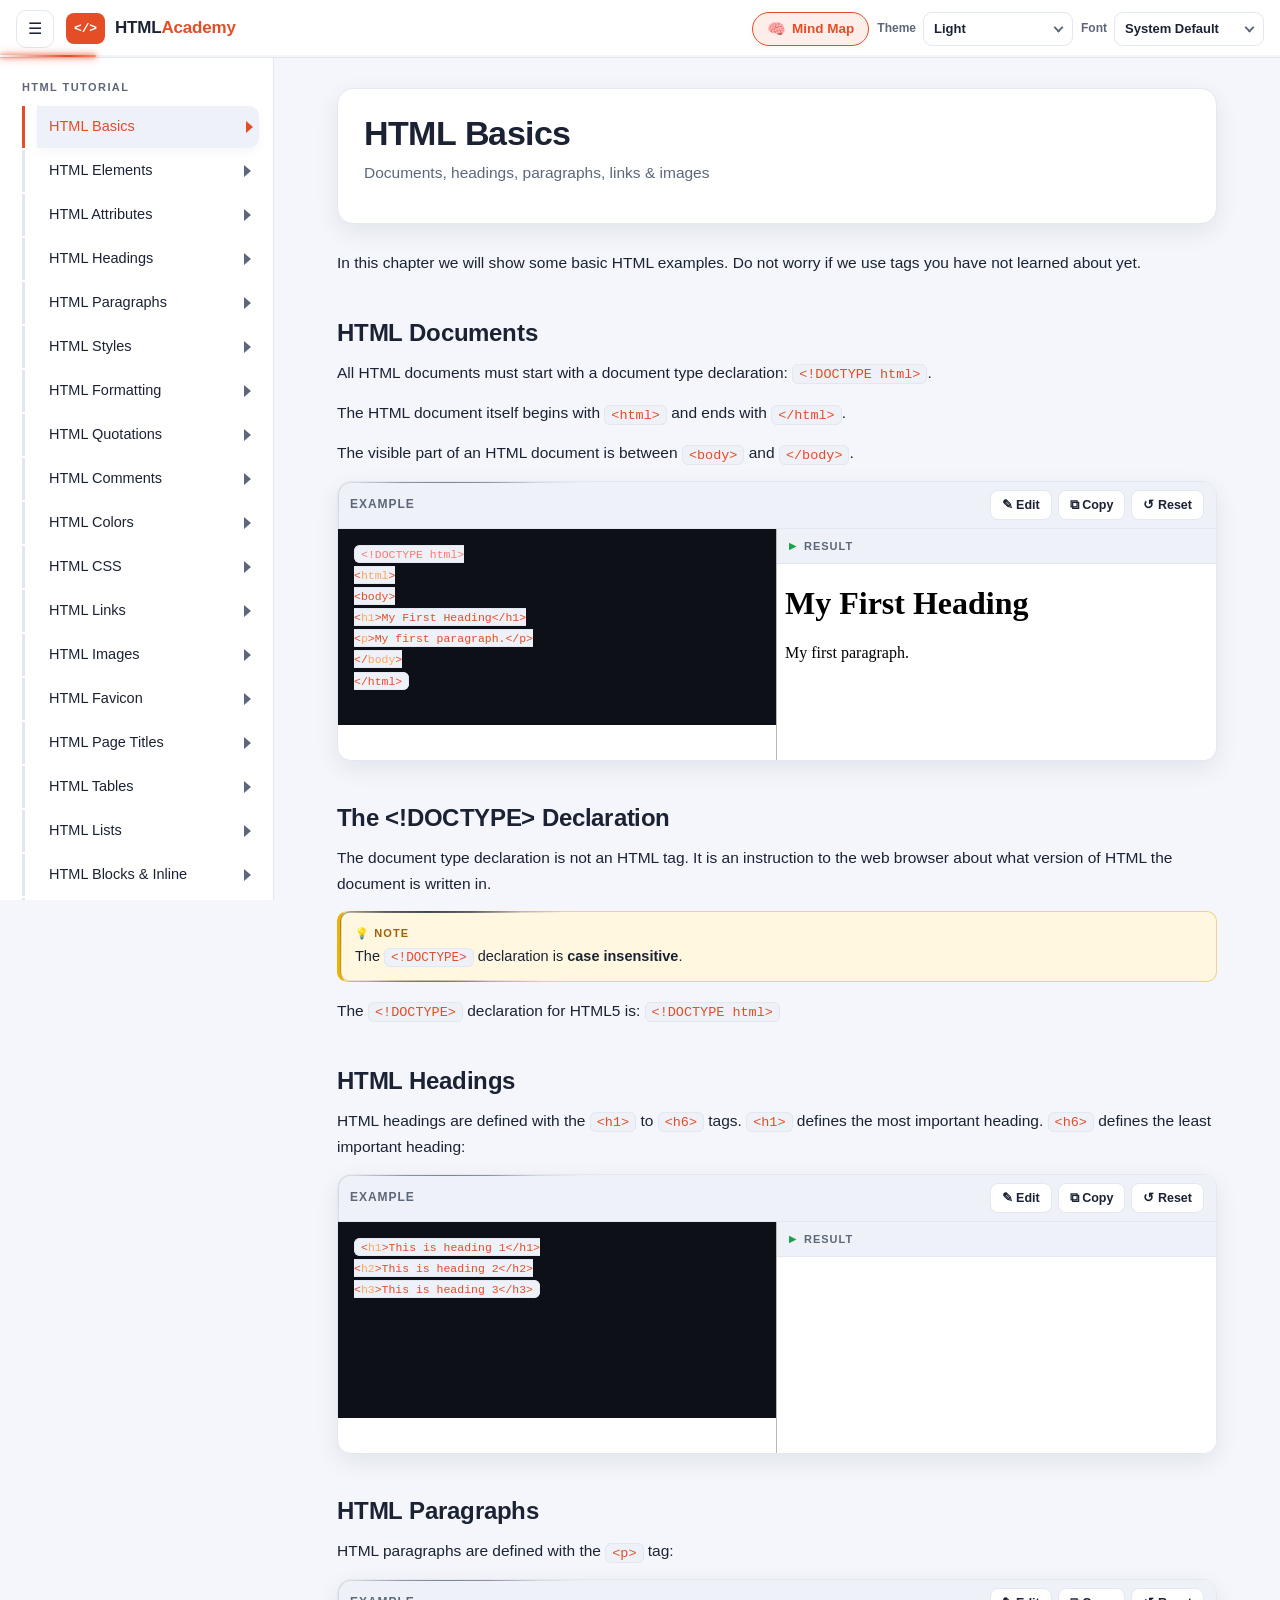
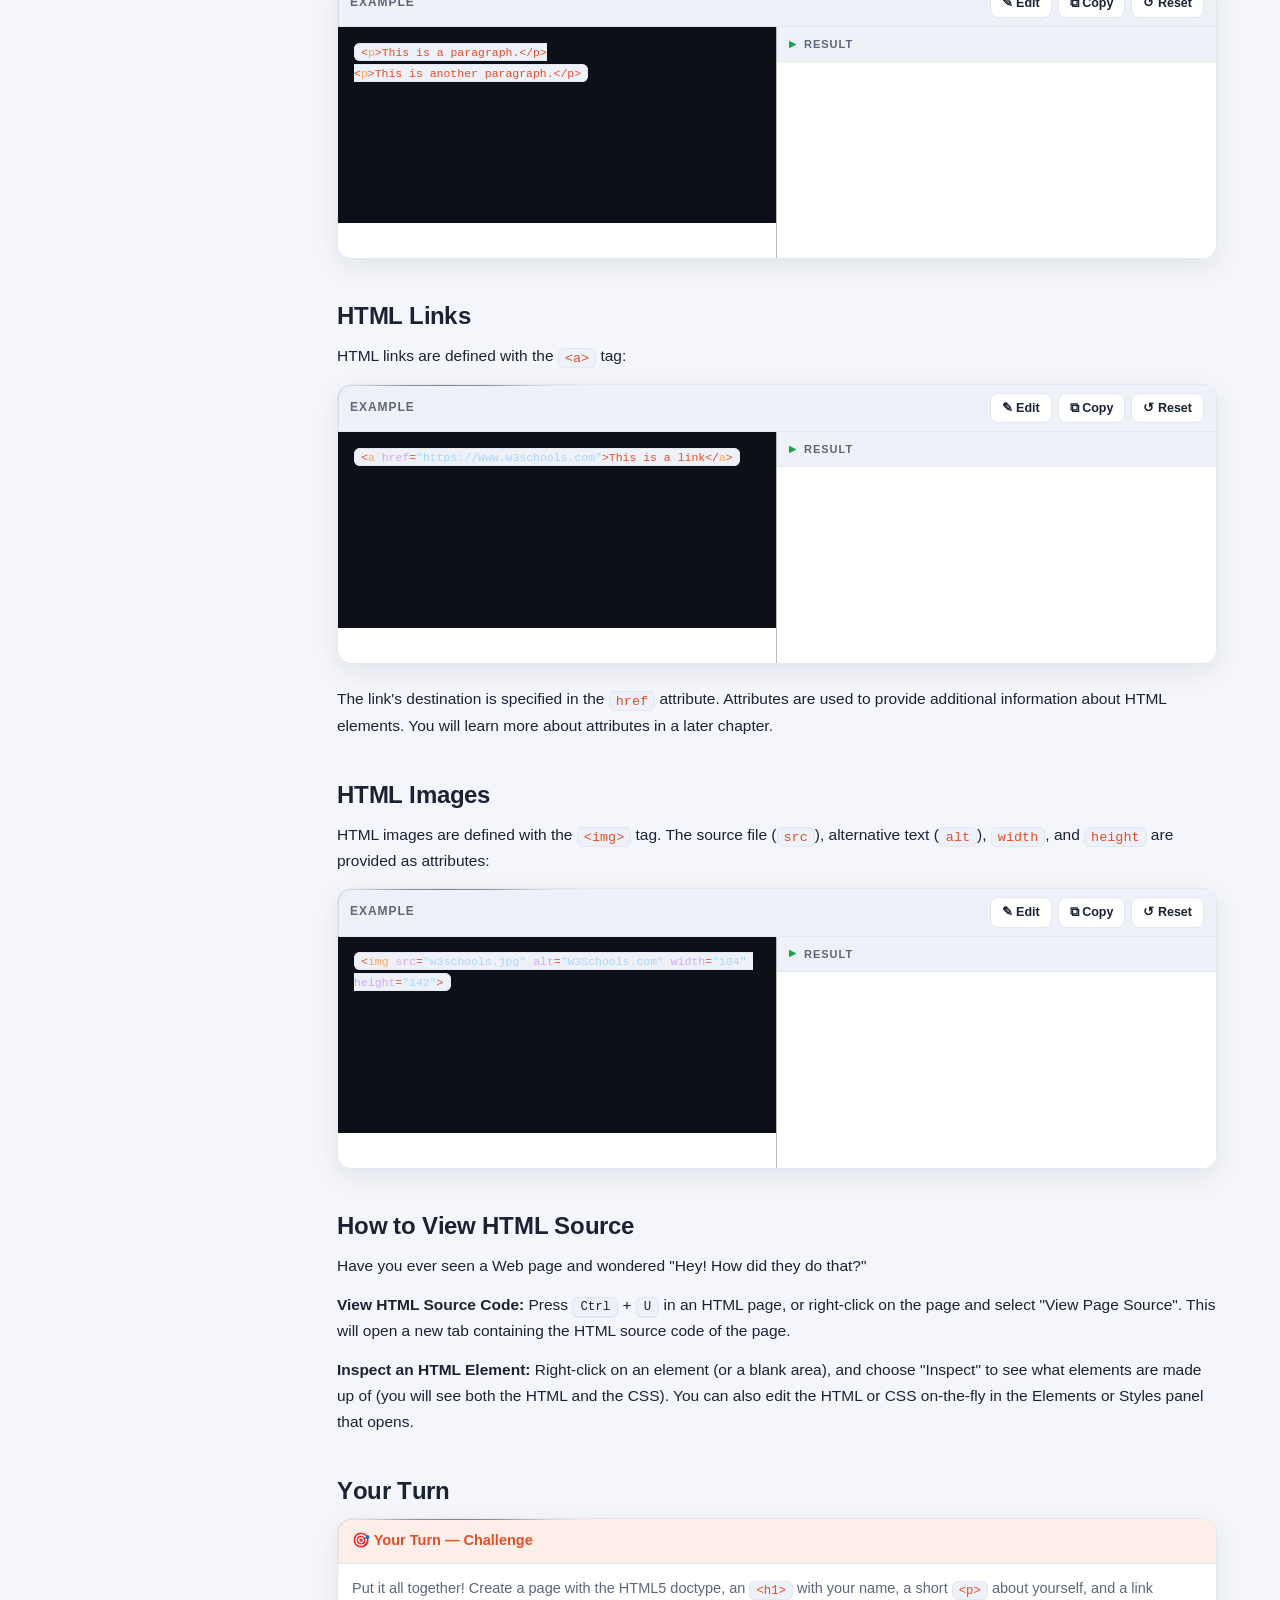
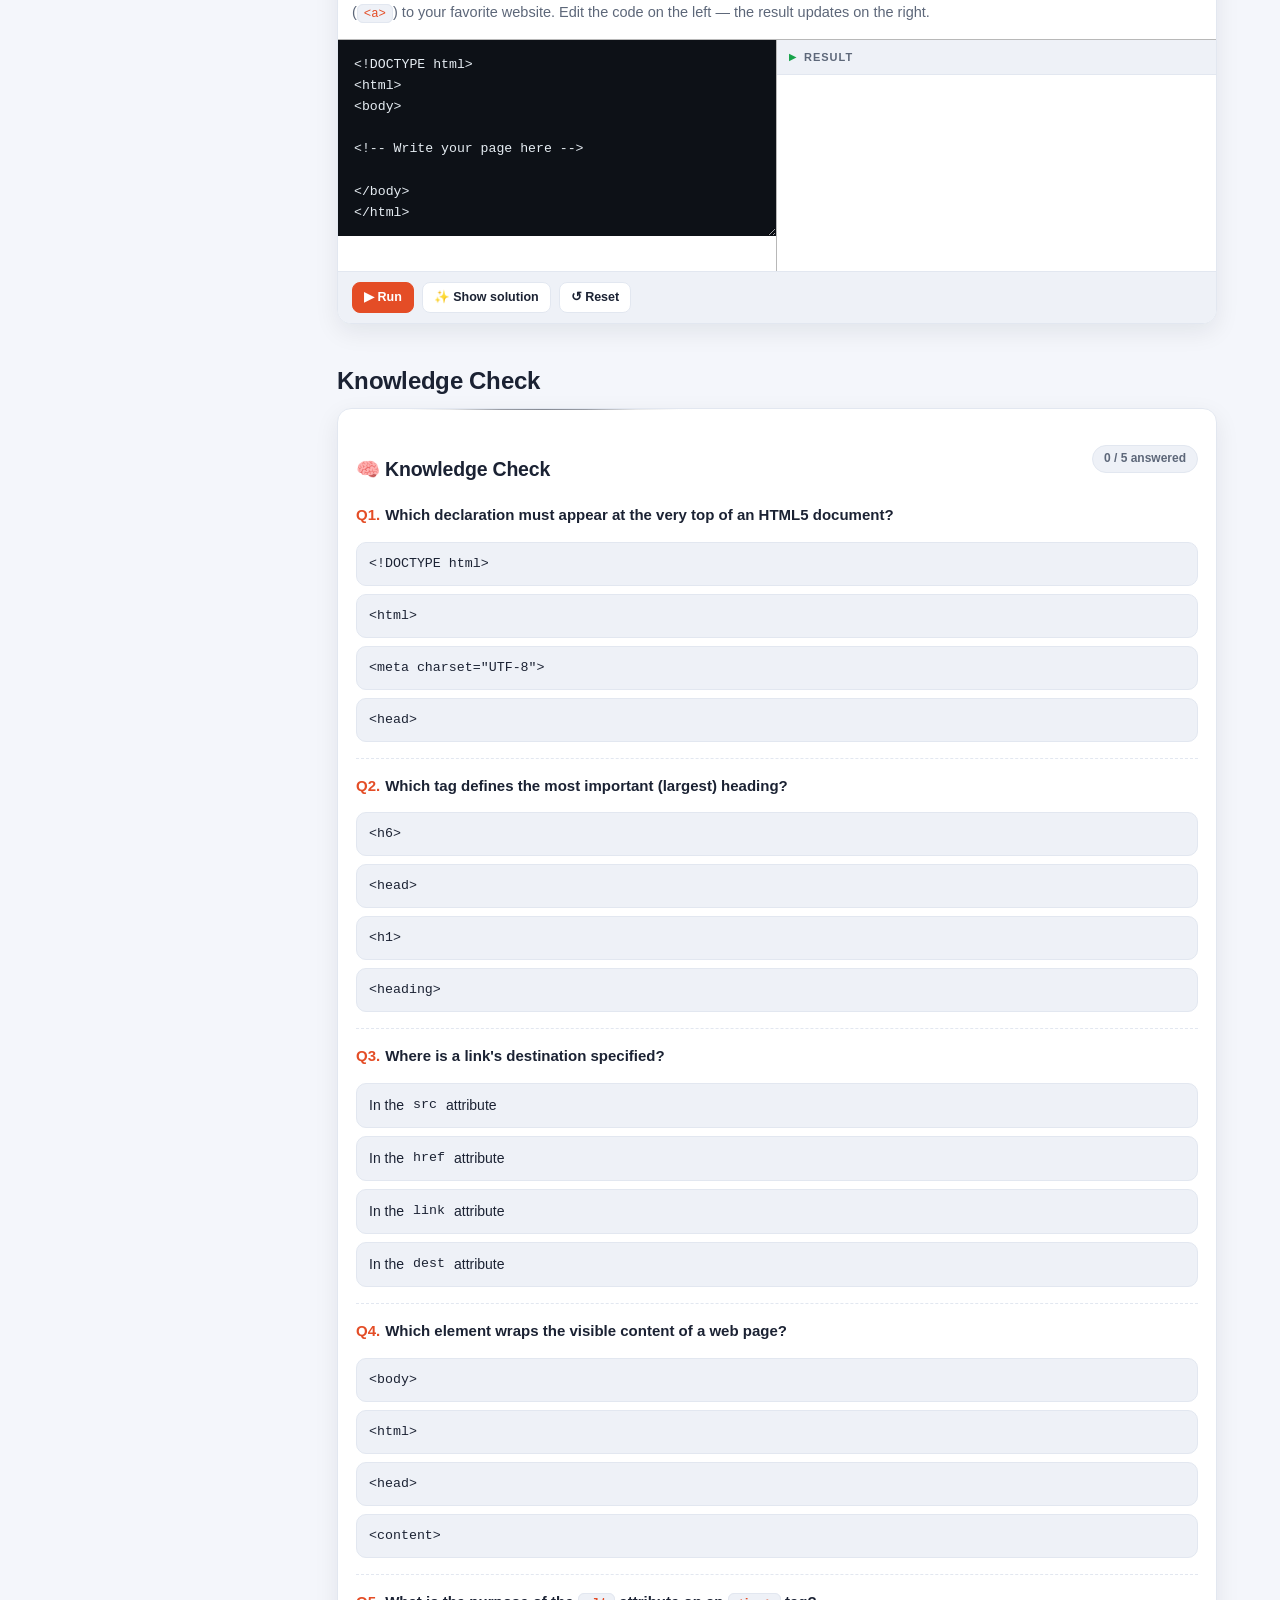
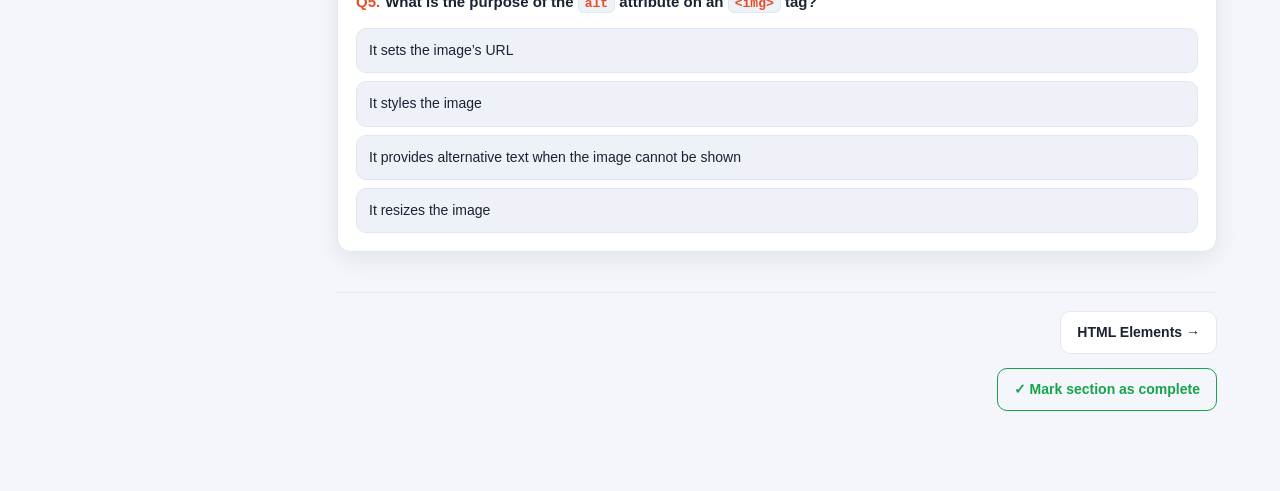
==== commit 7f5900f3: "feat: enhance mobile mind map with interactive inspector, live sandbox, and responsive layout" ====
--- a/index.html
+++ b/index.html
@@ -27,22 +27,34 @@
           <span class="appearance-chevron" aria-hidden="true"></span>
         </button>
         <div class="appearance-menu" id="themeSelectMenu" role="listbox" aria-label="Choose a theme" hidden>
-          <button class="appearance-option" type="button" role="option" data-value="light" aria-selected="true"><span>Light</span><span class="appearance-check" aria-hidden="true">✓</span></button>
-          <button class="appearance-option" type="button" role="option" data-value="dark" aria-selected="false"><span>Dark</span><span class="appearance-check" aria-hidden="true">✓</span></button>
-          <button class="appearance-option" type="button" role="option" data-value="nordic-frost" aria-selected="false"><span>Nordic Frost</span><span class="appearance-check" aria-hidden="true">✓</span></button>
-          <button class="appearance-option" type="button" role="option" data-value="warm-paper" aria-selected="false"><span>Warm Paper</span><span class="appearance-check" aria-hidden="true">✓</span></button>
-          <button class="appearance-option" type="button" role="option" data-value="sage-mint" aria-selected="false"><span>Sage Mint</span><span class="appearance-check" aria-hidden="true">✓</span></button>
-          <button class="appearance-option" type="button" role="option" data-value="corporate-slate" aria-selected="false"><span>Corporate Slate</span><span class="appearance-check" aria-hidden="true">✓</span></button>
-          <button class="appearance-option" type="button" role="option" data-value="tokyo-night" aria-selected="false"><span>Tokyo Night</span><span class="appearance-check" aria-hidden="true">✓</span></button>
-
-          <button class="appearance-option" type="button" role="option" data-value="forest-emerald" aria-selected="false"><span>Forest Emerald</span><span class="appearance-check" aria-hidden="true">✓</span></button>
-          <button class="appearance-option" type="button" role="option" data-value="synthwave" aria-selected="false"><span>Synthwave Dusk</span><span class="appearance-check" aria-hidden="true">✓</span></button>
-          <button class="appearance-option" type="button" role="option" data-value="monokai-charcoal" aria-selected="false"><span>Monokai Charcoal</span><span class="appearance-check" aria-hidden="true">✓</span></button>
-
-
-          <button class="appearance-option" type="button" role="option" data-value="solarized-light" aria-selected="false"><span>Solarised Light</span><span class="appearance-check" aria-hidden="true">✓</span></button>
-          <button class="appearance-option" type="button" role="option" data-value="solarized-dark" aria-selected="false"><span>Solarised Dark</span><span class="appearance-check" aria-hidden="true">✓</span></button>
-          <button class="appearance-option" type="button" role="option" data-value="rose-gold" aria-selected="false"><span>Rose Gold Latte</span><span class="appearance-check" aria-hidden="true">✓</span></button>
+          <div class="appearance-group" role="group" aria-labelledby="lightThemeHeading">
+            <div class="appearance-group-heading" id="lightThemeHeading">
+              <span class="group-icon">☀️</span> Light Themes
+            </div>
+            <div class="appearance-group-items">
+              <button class="appearance-option" type="button" role="option" data-value="light" aria-selected="true"><span>Light</span><span class="appearance-check" aria-hidden="true">✓</span></button>
+              <button class="appearance-option" type="button" role="option" data-value="nordic-frost" aria-selected="false"><span>Nordic Frost</span><span class="appearance-check" aria-hidden="true">✓</span></button>
+              <button class="appearance-option" type="button" role="option" data-value="warm-paper" aria-selected="false"><span>Warm Paper</span><span class="appearance-check" aria-hidden="true">✓</span></button>
+              <button class="appearance-option" type="button" role="option" data-value="sage-mint" aria-selected="false"><span>Sage Mint</span><span class="appearance-check" aria-hidden="true">✓</span></button>
+              <button class="appearance-option" type="button" role="option" data-value="corporate-slate" aria-selected="false"><span>Corporate Slate</span><span class="appearance-check" aria-hidden="true">✓</span></button>
+              <button class="appearance-option" type="button" role="option" data-value="solarized-light" aria-selected="false"><span>Solarised Light</span><span class="appearance-check" aria-hidden="true">✓</span></button>
+              <button class="appearance-option" type="button" role="option" data-value="rose-gold" aria-selected="false"><span>Rose Gold Latte</span><span class="appearance-check" aria-hidden="true">✓</span></button>
+            </div>
+          </div>
+
+          <div class="appearance-group" role="group" aria-labelledby="darkThemeHeading">
+            <div class="appearance-group-heading" id="darkThemeHeading">
+              <span class="group-icon">🌙</span> Dark Themes
+            </div>
+            <div class="appearance-group-items">
+              <button class="appearance-option" type="button" role="option" data-value="dark" aria-selected="false"><span>Dark</span><span class="appearance-check" aria-hidden="true">✓</span></button>
+              <button class="appearance-option" type="button" role="option" data-value="tokyo-night" aria-selected="false"><span>Tokyo Night</span><span class="appearance-check" aria-hidden="true">✓</span></button>
+              <button class="appearance-option" type="button" role="option" data-value="forest-emerald" aria-selected="false"><span>Forest Emerald</span><span class="appearance-check" aria-hidden="true">✓</span></button>
+              <button class="appearance-option" type="button" role="option" data-value="synthwave" aria-selected="false"><span>Synthwave Dusk</span><span class="appearance-check" aria-hidden="true">✓</span></button>
+              <button class="appearance-option" type="button" role="option" data-value="monokai-charcoal" aria-selected="false"><span>Monokai Charcoal</span><span class="appearance-check" aria-hidden="true">✓</span></button>
+              <button class="appearance-option" type="button" role="option" data-value="solarized-dark" aria-selected="false"><span>Solarised Dark</span><span class="appearance-check" aria-hidden="true">✓</span></button>
+            </div>
+          </div>
         </div>
       </div>
       <div class="theme-picker appearance-picker" data-appearance-picker="font">
@@ -67,6 +79,11 @@
         </div>
       </div>
     </div>
+
+    <!-- Scroll Progress Gradient Bar -->
+    <div class="scroll-progress-container" aria-hidden="true">
+      <div class="scroll-progress-bar" id="scrollProgressBar"></div>
+    </div>
   </header>
 
   <!-- Mind Map Modal Overlay -->
@@ -88,9 +105,10 @@
 
       <!-- Modal Body Layout (Sidebar Selector + Main Visualizer) -->
       <div class="mindmap-body">
+        <div class="mm-sidebar-overlay" id="mmSidebarOverlay"></div>
         
         <!-- Left Topic Selector Sidebar -->
-        <aside class="mindmap-sidebar">
+        <aside class="mindmap-sidebar" id="mindmapSidebar">
           <div class="mm-sidebar-header">
             <h3 class="mm-sidebar-title">Topics</h3>
             <div class="mm-search-box">
@@ -99,7 +117,7 @@
             </div>
             
             <div class="mm-category-filters" id="mindmapCategoryFilters">
-              <button class="mm-filter-chip active" data-category="all" type="button">All (37)</button>
+              <button class="mm-filter-chip active" data-category="all" type="button">All (50)</button>
               <button class="mm-filter-chip" data-category="Core Basics" type="button">Core</button>
               <button class="mm-filter-chip" data-category="Styling" type="button">Styling</button>
               <button class="mm-filter-chip" data-category="Interactivity" type="button">Interactivity</button>
@@ -120,17 +138,23 @@
           <!-- Visualizer Header Toolbar -->
           <div class="mm-visualizer-toolbar">
             <div class="mm-current-topic-info">
-              <span class="mm-topic-badge" id="mindmapCurrentTopicBadge">Essential</span>
+              <div class="mm-topic-info-top">
+                <button class="mm-tool-btn mm-sidebar-toggle-btn" id="mmSidebarToggle" type="button" title="Toggle Topics Sidebar">
+                  <span class="mm-toggle-icon">☰</span> Topics
+                </button>
+                <span class="mm-topic-badge" id="mindmapCurrentTopicBadge">Essential</span>
+              </div>
               <h3 class="mm-topic-title" id="mindmapCurrentTopicTitle">HTML Foundations & Document Structure</h3>
               <p class="mm-topic-desc" id="mindmapCurrentTopicDesc">Master document hierarchy and foundational tags</p>
             </div>
 
             <div class="mm-toolbar-actions">
               <div class="mm-zoom-controls">
+                <button class="mm-tool-btn" id="mmToggleAll" type="button" title="Collapse / Expand All Branches">Collapse All</button>
                 <button class="mm-tool-btn" id="mmZoomOut" type="button" title="Zoom Out">−</button>
                 <span class="mm-zoom-level" id="mmZoomLevel">100%</span>
                 <button class="mm-tool-btn" id="mmZoomIn" type="button" title="Zoom In">+</button>
-                <button class="mm-tool-btn" id="mmZoomReset" type="button" title="Reset View">Reset</button>
+                <button class="mm-tool-btn" id="mmZoomReset" type="button" title="Fit Tree to Screen">Fit View</button>
               </div>
             </div>
           </div>
@@ -139,6 +163,63 @@
           <div class="mindmap-viewport" id="mindmapViewport">
             <div class="mindmap-canvas-content" id="mindmapCanvasContent">
               <!-- Rendered Mind Map Hierarchy -->
+            </div>
+
+            <!-- Mobile & Desktop Node Inspector Sheet / Drawer -->
+            <div class="mm-inspector-drawer" id="mmInspectorDrawer" hidden>
+              <div class="mm-inspector-header">
+                <div class="mm-inspector-brand">
+                  <div class="mm-inspector-icon" id="mmDrawerIcon">⚡</div>
+                  <div class="mm-inspector-info">
+                    <span class="mm-inspector-badge" id="mmDrawerBadge">Active Inspector</span>
+                    <h4 class="mm-inspector-title" id="mmDrawerTitle">&lt;!DOCTYPE html&gt;</h4>
+                  </div>
+                </div>
+                <div class="mm-inspector-actions">
+                  <span class="mm-inspector-pill" id="mmDrawerCategory">Declaration</span>
+                  <button class="icon-btn mm-inspector-close" id="mmDrawerClose" type="button" aria-label="Close Inspector">&times;</button>
+                </div>
+              </div>
+
+              <div class="mm-inspector-desc-box">
+                <p class="mm-inspector-desc" id="mmDrawerDesc">Instruction to the web browser about what version of HTML the document is written in.</p>
+              </div>
+
+              <div class="mm-inspector-snippet-box" id="mmDrawerSnippetContainer">
+                <div class="mm-snippet-header">
+                  <span class="mm-snippet-label">💻 Code Snippet</span>
+                  <button class="chip-btn mm-copy-snippet-btn" id="mmCopySnippetBtn" type="button">Copy</button>
+                </div>
+                <pre class="mm-snippet-code"><code id="mmDrawerCode"></code></pre>
+              </div>
+
+              <!-- Live Sandbox DOM output preview -->
+              <div class="mm-live-sandbox-box" id="mmDrawerSandboxContainer">
+                <div class="mm-sandbox-header">
+                  <span class="mm-sandbox-badge"></span>
+                  <span class="mm-sandbox-label">Live Output Preview</span>
+                </div>
+                <div class="mm-sandbox-frame-wrap" id="mmSandboxTarget"></div>
+                <div class="mm-sandbox-footer">
+                  <span class="mm-sandbox-status">Ready • Isolated Preview</span>
+                  <button class="mm-reload-sandbox-btn" id="mmReloadSandboxBtn" type="button" title="Refresh Live Output">↻ Refresh</button>
+                </div>
+              </div>
+
+              <!-- Action CTA -->
+              <div class="mm-inspector-cta-row">
+                <button class="btn btn-primary mm-playground-btn" id="mmOpenPlaygroundBtn" type="button">
+                  <span>Open in Lesson Playground</span> &rarr;
+                </button>
+                <div class="mm-action-grid">
+                  <button class="btn btn-secondary mm-challenge-btn" id="mmPracticeChallengeBtn" type="button">
+                    <span>💡 Your Turn (Practice)</span>
+                  </button>
+                  <button class="btn btn-secondary mm-quiz-btn" id="mmKnowledgeQuizBtn" type="button">
+                    <span>📝 Quiz (5 Questions)</span>
+                  </button>
+                </div>
+              </div>
             </div>
           </div>
 
--- a/css/styles.css
+++ b/css/styles.css
@@ -40,6 +40,10 @@
 
   --code-bg: #0d1117;
   --code-text: #e6edf3;
+
+  --trail-color: rgba(0, 0, 0, 0.95);
+  --trail-glow: rgba(0, 0, 0, 0.45);
+  --trail-ambient: rgba(0, 0, 0, 0.12);
 }
 
 html[data-font-style="modern-tech-docs"] {
@@ -431,7 +435,7 @@
 
 *, *::before, *::after { box-sizing: border-box; }
 [hidden] { display: none !important; }
-html { scroll-behavior: smooth; }
+html { scroll-behavior: auto; }
 body {
   margin: 0;
   font-family: var(--app-font);
@@ -458,6 +462,41 @@
   background: var(--surface);
   border-bottom: 1px solid var(--border);
   z-index: 60;
+}
+
+/* ---------- Scroll Progress Gradient Bar ---------- */
+.scroll-progress-container {
+  position: absolute;
+  bottom: 0;
+  left: 0;
+  right: 0;
+  height: 2.5px;
+  pointer-events: none;
+  z-index: 100;
+  background: rgba(0, 0, 0, 0.04);
+}
+
+[data-theme="dark"] .scroll-progress-container,
+[data-theme="tokyo-night"] .scroll-progress-container,
+[data-theme="synthwave"] .scroll-progress-container,
+[data-theme="monokai-charcoal"] .scroll-progress-container,
+[data-theme="solarized-dark"] .scroll-progress-container,
+[data-theme="warm-editorial-dark"] .scroll-progress-container {
+  background: rgba(255, 255, 255, 0.05);
+}
+
+.scroll-progress-bar {
+  position: absolute;
+  top: 0;
+  left: 0;
+  height: 100%;
+  width: 0%;
+  opacity: 0;
+  background: linear-gradient(90deg, transparent 0%, var(--accent) 70%, #ff8a65 100%);
+  box-shadow: 0 0 10px var(--accent), 0 0 4px var(--accent);
+  border-radius: 0 99px 99px 0;
+  will-change: width, opacity;
+  transition: opacity .2s ease;
 }
 .icon-btn {
   width: 38px; height: 38px;
@@ -650,6 +689,38 @@
   opacity: 1;
 }
 
+/* Grouped appearance combobox categories */
+.appearance-group {
+  display: flex;
+  flex-direction: column;
+  gap: 6px;
+}
+.appearance-group + .appearance-group {
+  margin-top: 6px;
+  padding-top: 10px;
+  border-top: 1px solid var(--border);
+}
+.appearance-group-heading {
+  display: flex;
+  align-items: center;
+  gap: 6px;
+  padding: 4px 6px 2px;
+  font-size: 11px;
+  font-weight: 700;
+  letter-spacing: .06em;
+  text-transform: uppercase;
+  color: var(--muted);
+  user-select: none;
+}
+.appearance-group-heading .group-icon {
+  font-size: 12px;
+}
+.appearance-group-items {
+  display: flex;
+  flex-direction: column;
+  gap: 6px;
+}
+
 /* Theme cards preview each theme's real surface, text, border, and accent. */
 [data-appearance-picker="theme"] .appearance-menu {
   display: flex;
@@ -748,6 +819,9 @@
   background: var(--surface);
   border-right: 1px solid var(--border);
   overflow-y: auto;
+  overscroll-behavior: contain;
+  overscroll-behavior-y: contain;
+  -webkit-overflow-scrolling: touch;
   z-index: 50;
   transition: transform .25s ease;
 }
@@ -785,10 +859,32 @@
   margin-left: 8px;
   padding-left: 12px;
   border-left: 3px solid var(--border);
-  transition: border-left-color .15s ease;
-}
+  transform-origin: left center;
+  will-change: transform;
+  transition: border-left-color .15s ease, transform .22s cubic-bezier(0.16, 1, 0.3, 1);
+}
+
+/* Active & Uncompleted: Highlighted theme accent border */
 .nav-structure-row.active-row {
   border-left-color: var(--accent);
+}
+
+/* Completed & Inactive: Distinct green indicator border */
+.nav-structure-row.completed-row {
+  border-left-color: #22c55e;
+}
+
+/* Completed & Active: Green border marker takes precedence with active background highlight */
+.nav-structure-row.completed-row.active-row {
+  border-left-color: #22c55e;
+}
+
+.nav-structure-row.completed-row.active-row .nav-structure-arrow {
+  border-left-color: #22c55e;
+}
+
+.nav-structure-row.dock-animating {
+  transition: border-left-color .15s ease, transform .04s linear;
 }
 .nav-structure-item {
   width: 100%;
@@ -799,20 +895,21 @@
   gap: 12px;
   padding: 9px 8px 9px 12px;
   border: 0;
-  border-radius: 0 9px 9px 0;
+  border-radius: 0 10px 10px 0;
   background: transparent;
   color: var(--text);
   font: inherit;
   font-size: 14.5px;
   text-align: left;
   cursor: pointer;
-  transition: background .15s ease, color .15s ease;
+  transition: background .15s ease, color .15s ease, box-shadow .2s ease;
 }
 .nav-structure-title {
   min-width: 0;
   overflow: hidden;
   text-overflow: ellipsis;
   white-space: nowrap;
+  transition: transform .15s ease;
 }
 .nav-structure-arrow {
   flex: 0 0 auto;
@@ -827,10 +924,12 @@
 .nav-structure-item.active {
   background: var(--surface-2);
   color: var(--accent);
+  box-shadow: 0 4px 12px rgba(0, 0, 0, .04);
 }
 .nav-structure-item:hover .nav-structure-arrow,
 .nav-structure-item.active .nav-structure-arrow {
   border-left-color: var(--accent);
+  transform: translateX(2px);
 }
 .structure-only-hero {
   min-height: 180px;
@@ -896,6 +995,76 @@
 .chip.neutral { background: var(--surface-2); color: var(--muted); border-color: var(--border); }
 a.chip.neutral:hover { color: var(--accent); border-color: var(--accent); }
 
+/* ---------- TextEffect Character Stagger Animation ---------- */
+.text-effect,
+.text-effect-heading {
+  perspective: 800px;
+}
+
+.text-effect-container {
+  display: inline-block;
+}
+
+.text-effect-word {
+  display: inline-block;
+  white-space: nowrap;
+}
+
+.text-effect-space {
+  display: inline;
+}
+
+.text-effect-char {
+  display: inline-block;
+  opacity: 0;
+  transform: translateY(10px) rotateX(90deg);
+  transform-origin: 50% 100%;
+  filter: blur(4px);
+  animation: textEffectCharIn 0.32s cubic-bezier(0.16, 1, 0.3, 1) forwards;
+  animation-delay: calc(var(--base-delay, 0.05s) + var(--char-idx, 0) * 0.032s);
+  will-change: transform, opacity, filter;
+}
+
+@keyframes textEffectCharIn {
+  0% {
+    opacity: 0;
+    transform: translateY(10px) rotateX(90deg);
+    filter: blur(4px);
+  }
+  100% {
+    opacity: 1;
+    transform: translateY(0) rotateX(0deg);
+    filter: blur(0px);
+  }
+}
+
+.text-effect-sub {
+  opacity: 0;
+  transform: translateY(6px);
+  filter: blur(6px);
+  animation: textEffectSubFadeIn 0.45s cubic-bezier(0.16, 1, 0.3, 1) forwards;
+  animation-delay: var(--base-delay, 0.35s);
+  will-change: transform, opacity, filter;
+}
+
+@keyframes textEffectSubFadeIn {
+  to {
+    opacity: 1;
+    transform: translateY(0);
+    filter: blur(0);
+  }
+}
+
+@media (prefers-reduced-motion: reduce) {
+  .text-effect-char,
+  .text-effect-sub {
+    opacity: 1 !important;
+    transform: none !important;
+    filter: none !important;
+    animation: none !important;
+  }
+}
+
 /* ---------- typography ---------- */
 h1, h2, h3 {
   font-family: var(--app-font);
@@ -954,6 +1123,7 @@
 
 /* ---------- note box ---------- */
 .note {
+  position: relative;
   background: var(--amber-soft);
   border: 1px solid var(--amber-border);
   border-left: 4px solid #eab308;
@@ -973,8 +1143,60 @@
 }
 html[data-theme="dark"] .note-tag { color: #fbbf24; }
 
+/* ---------- Border Beam / Glowing Border Trail Component ---------- */
+.has-border-trail {
+  position: relative !important;
+}
+
+/* Base Light Themes: Sleek dark metallic slate beam */
+:root {
+  --beam-core: #0f172a;
+  --beam-mid: rgba(15, 23, 42, 0.45);
+  --beam-tail: rgba(15, 23, 42, 0.04);
+}
+
+/* Dark Themes: Metallic Silver / Luminous White beam */
+html[data-theme="dark"],
+html[data-theme="tokyo-night"],
+html[data-theme="forest-emerald"],
+html[data-theme="synthwave"],
+html[data-theme="monokai-charcoal"],
+html[data-theme="solarized-dark"],
+html[data-font-style="warm-editorial-dark"] {
+  --beam-core: #ffffff;
+  --beam-mid: rgba(255, 255, 255, 0.65);
+  --beam-tail: rgba(255, 255, 255, 0.05);
+}
+
+.border-trail-wrapper {
+  position: absolute;
+  inset: -1px;
+  border-radius: inherit;
+  pointer-events: none;
+  z-index: 5;
+  overflow: hidden;
+}
+
+.border-trail-svg {
+  position: absolute;
+  top: 0;
+  left: 0;
+  width: 100%;
+  height: 100%;
+  overflow: visible;
+  pointer-events: none;
+}
+
+@media (prefers-reduced-motion: reduce) {
+  .border-trail-wrapper {
+    animation: none !important;
+    display: none !important;
+  }
+}
+
 /* ---------- examples (editable code + live result) ---------- */
 .example, .challenge, .quiz {
+  position: relative;
   background: var(--surface);
   border: 1px solid var(--border);
   border-radius: 14px;
@@ -1061,12 +1283,6 @@
   border: 1.5px solid var(--example-line);
   border-radius: 12px;
   box-shadow: 0 8px 20px -4px rgba(7, 54, 66, .08);
-}
-html[data-theme="solarized-light"] .example::before {
-  content: "";
-  display: block;
-  height: 3px;
-  background: var(--grad);
 }
 html[data-theme="solarized-light"] .example-bar {
   background: var(--panel);
@@ -1375,14 +1591,14 @@
 
 .mindmap-container {
   position: relative;
-  width: 100%;
-  max-width: 1380px;
-  height: 90vh;
-  max-height: 920px;
+  width: 96vw;
+  max-width: 1680px;
+  height: 92vh;
+  max-height: 960px;
   background: var(--surface);
   border: 1px solid var(--border);
   border-radius: 16px;
-  box-shadow: var(--shadow), 0 20px 50px rgba(0, 0, 0, .3);
+  box-shadow: var(--shadow), 0 24px 60px rgba(0, 0, 0, .35);
   display: flex;
   flex-direction: column;
   overflow: hidden;
@@ -1405,9 +1621,10 @@
   display: flex;
   align-items: center;
   justify-content: space-between;
-  padding: 16px 24px;
+  padding: 14px 24px;
   background: var(--surface);
   border-bottom: 1px solid var(--border);
+  flex-shrink: 0;
 }
 
 .mm-header-brand {
@@ -1417,15 +1634,15 @@
 }
 
 .mm-header-icon {
-  font-size: 28px;
+  font-size: 26px;
   padding: 6px;
   background: var(--surface-2);
-  border-radius: 12px;
+  border-radius: 10px;
 }
 
 .mm-modal-title {
   margin: 0;
-  font-size: 18px;
+  font-size: 17px;
   font-weight: 700;
   color: var(--text);
   line-height: 1.2;
@@ -1450,29 +1667,41 @@
   flex: 1;
   min-height: 0;
   background: var(--bg);
+  position: relative;
+  overflow: hidden;
 }
 
 /* ---------- Topic Selector Sidebar ---------- */
 .mindmap-sidebar {
-  width: 380px;
-  min-width: 340px;
+  width: 340px;
+  min-width: 300px;
+  max-width: 380px;
   background: var(--surface);
   border-right: 1px solid var(--border);
   display: flex;
   flex-direction: column;
+  flex-shrink: 0;
+  transition: width 0.25s ease, transform 0.25s ease, margin-left 0.25s ease;
+  z-index: 5;
+}
+
+.mindmap-body.sidebar-collapsed .mindmap-sidebar {
+  margin-left: -340px;
+  pointer-events: none;
 }
 
 .mm-sidebar-header {
-  padding: 18px;
+  padding: 16px;
   border-bottom: 1px solid var(--border);
   display: flex;
   flex-direction: column;
-  gap: 12px;
+  gap: 10px;
+  flex-shrink: 0;
 }
 
 .mm-sidebar-title {
   margin: 0;
-  font-size: 14px;
+  font-size: 13px;
   font-weight: 700;
   text-transform: uppercase;
   letter-spacing: .05em;
@@ -1489,19 +1718,19 @@
 .mm-search-icon {
   position: absolute;
   left: 12px;
-  font-size: 14px;
+  font-size: 13px;
   color: var(--muted);
 }
 
 .mm-search-box input {
   width: 100%;
-  padding: 9px 12px 9px 36px;
+  padding: 8px 12px 8px 34px;
   background: var(--surface-2);
   border: 1px solid var(--border);
-  border-radius: 10px;
+  border-radius: 8px;
   color: var(--text);
   font-family: var(--app-font);
-  font-size: 13.5px;
+  font-size: 13px;
   outline: none;
   transition: border-color .15s ease, box-shadow .15s ease;
 }
@@ -1514,18 +1743,22 @@
 /* Filter Chips */
 .mm-category-filters {
   display: flex;
-  gap: 6px;
+  gap: 5px;
   overflow-x: auto;
   padding-bottom: 2px;
+  scrollbar-width: none;
+}
+.mm-category-filters::-webkit-scrollbar {
+  display: none;
 }
 
 .mm-filter-chip {
-  padding: 5px 12px;
-  border-radius: 16px;
+  padding: 4px 10px;
+  border-radius: 14px;
   border: 1px solid var(--border);
   background: var(--surface-2);
   color: var(--muted);
-  font-size: 12px;
+  font-size: 11.5px;
   font-weight: 600;
   cursor: pointer;
   white-space: nowrap;
@@ -1547,26 +1780,29 @@
 .mindmap-topic-grid {
   flex: 1;
   overflow-y: auto;
-  padding: 16px;
+  overscroll-behavior: contain;
+  overscroll-behavior-y: contain;
+  -webkit-overflow-scrolling: touch;
+  padding: 14px;
   display: flex;
   flex-direction: column;
-  gap: 12px;
+  gap: 10px;
 }
 
 .mm-empty-state {
   padding: 40px 16px;
   text-align: center;
   color: var(--muted);
-  font-size: 14px;
+  font-size: 13.5px;
 }
 .mm-empty-state span {
-  font-size: 32px;
+  font-size: 28px;
   display: block;
   margin-bottom: 8px;
 }
 
 .mm-topic-card {
-  padding: 16px;
+  padding: 14px;
   background: var(--surface);
   border: 1.5px solid var(--border);
   border-radius: 12px;
@@ -1575,12 +1811,13 @@
   display: flex;
   flex-direction: column;
   gap: 8px;
+  box-sizing: border-box;
 }
 
 .mm-topic-card:hover {
   border-color: var(--accent);
-  transform: translateY(-2px);
-  box-shadow: 0 6px 16px rgba(0, 0, 0, .05);
+  transform: translateY(-1px);
+  box-shadow: 0 4px 14px rgba(0, 0, 0, .06);
 }
 
 .mm-topic-card.active {
@@ -1591,49 +1828,123 @@
 
 .mm-card-header {
   display: flex;
-  align-items: center;
+  align-items: flex-start;
   justify-content: space-between;
+  gap: 8px;
+}
+
+.mm-card-header-left {
+  display: flex;
+  align-items: flex-start;
+  gap: 10px;
+  min-width: 0;
+  flex: 1;
 }
 
 .mm-card-icon {
   font-size: 20px;
+  line-height: 1;
+  margin-top: 1px;
+  flex-shrink: 0;
+}
+
+.mm-card-header-titles {
+  display: flex;
+  flex-direction: column;
+  align-items: flex-start;
+  min-width: 0;
+  gap: 3px;
+  flex: 1;
 }
 
 .mm-card-badge {
-  font-size: 11px;
+  font-size: 9.5px;
   font-weight: 700;
   text-transform: uppercase;
-  letter-spacing: .04em;
-  padding: 3px 8px;
-  background: var(--accent-soft);
+  letter-spacing: .05em;
+  padding: 2px 6px;
+  background: var(--surface-2);
   color: var(--accent);
-  border-radius: 6px;
+  border: 1px solid var(--border);
+  border-radius: 4px;
+  display: inline-block;
+  width: fit-content;
+  line-height: 1.2;
 }
 
 .mm-card-title {
-  margin: 0;
-  font-size: 15px;
+  margin: 2px 0 0;
+  font-size: 13.5px;
   font-weight: 700;
   color: var(--text);
   line-height: 1.35;
+  word-break: break-word;
+}
+
+.mm-card-node-stat {
+  font-size: 10.5px;
+  font-weight: 700;
+  color: var(--accent);
+  background: var(--surface-2);
+  border: 1px solid var(--border);
+  padding: 2px 7px;
+  border-radius: 6px;
+  flex-shrink: 0;
+  align-self: flex-start;
 }
 
 .mm-card-desc {
   margin: 0;
-  font-size: 12.5px;
+  font-size: 12px;
   color: var(--muted);
   line-height: 1.4;
 }
 
+.mm-card-progress-wrap {
+  margin: 2px 0 4px;
+}
+
+.mm-card-progress-bar {
+  width: 100%;
+  height: 4px;
+  background: var(--surface-2);
+  border-radius: 999px;
+  overflow: hidden;
+}
+
+.mm-card-progress-fill {
+  height: 100%;
+  background: var(--accent);
+  border-radius: 999px;
+  transition: width .3s ease;
+}
+
 .mm-card-footer {
   display: flex;
   align-items: center;
   justify-content: space-between;
-  margin-top: 4px;
+  gap: 8px;
+  margin-top: 2px;
   padding-top: 8px;
   border-top: 1px dashed var(--border);
-  font-size: 11.5px;
+}
+
+.mm-card-tags {
+  display: flex;
+  align-items: center;
+  gap: 4px;
+  flex-wrap: wrap;
+  min-width: 0;
+}
+
+.mm-card-tag {
+  font-size: 10px;
+  padding: 2px 6px;
+  border-radius: 4px;
+  background: var(--surface-2);
   color: var(--muted);
+  border: 1px solid var(--border);
+  white-space: nowrap;
 }
 
 .mm-card-btn {
@@ -1641,8 +1952,10 @@
   border: none;
   color: var(--accent);
   font-weight: 700;
-  font-size: 12px;
+  font-size: 11.5px;
   cursor: pointer;
+  white-space: nowrap;
+  flex-shrink: 0;
   padding: 0;
 }
 
@@ -1652,29 +1965,65 @@
   display: flex;
   flex-direction: column;
   min-width: 0;
+  height: 100%;
   background: var(--bg);
   position: relative;
+  overflow: hidden;
 }
 
 .mm-visualizer-toolbar {
   display: flex;
   align-items: center;
   justify-content: space-between;
-  padding: 16px 24px;
+  padding: 12px 20px;
   background: var(--surface);
   border-bottom: 1px solid var(--border);
+  flex-shrink: 0;
+  gap: 16px;
+  z-index: 4;
 }
 
 .mm-current-topic-info {
   display: flex;
   flex-direction: column;
-  gap: 2px;
+  gap: 3px;
+  min-width: 0;
+}
+
+.mm-topic-info-top {
+  display: flex;
+  align-items: center;
+  gap: 8px;
+}
+
+.mm-sidebar-toggle-btn {
+  display: inline-flex;
+  align-items: center;
+  gap: 5px;
+  font-size: 12px;
+  font-weight: 600;
+  padding: 4px 9px;
+  background: var(--surface-2);
+  border: 1px solid var(--border);
+  border-radius: 6px;
+  color: var(--text);
+  cursor: pointer;
+  transition: all .15s ease;
+}
+
+.mm-sidebar-toggle-btn:hover {
+  background: var(--border);
+  color: var(--text);
+}
+
+.mm-toggle-icon {
+  font-size: 13px;
+  line-height: 1;
 }
 
 .mm-topic-badge {
   display: inline-block;
-  align-self: flex-start;
-  font-size: 10.5px;
+  font-size: 10px;
   font-weight: 700;
   text-transform: uppercase;
   letter-spacing: .05em;
@@ -1685,16 +2034,22 @@
 }
 
 .mm-topic-title {
-  margin: 2px 0 0;
-  font-size: 17px;
+  margin: 0;
+  font-size: 16px;
   font-weight: 700;
   color: var(--text);
+  white-space: nowrap;
+  overflow: hidden;
+  text-overflow: ellipsis;
 }
 
 .mm-topic-desc {
   margin: 0;
-  font-size: 12.5px;
+  font-size: 12px;
   color: var(--muted);
+  white-space: nowrap;
+  overflow: hidden;
+  text-overflow: ellipsis;
 }
 
 /* Zoom Controls */
@@ -1704,69 +2059,88 @@
   gap: 4px;
   background: var(--surface-2);
   border: 1px solid var(--border);
-  border-radius: 10px;
-  padding: 4px;
+  border-radius: 8px;
+  padding: 3px;
+  flex-shrink: 0;
 }
 
 .mm-tool-btn {
   padding: 5px 10px;
-  border: none;
+  border: 1px solid transparent;
   background: var(--surface);
   color: var(--text);
   font-weight: 600;
-  font-size: 13px;
+  font-size: 12px;
   border-radius: 6px;
   cursor: pointer;
-  transition: background .15s ease;
+  transition: all .15s ease;
 }
 
 .mm-tool-btn:hover {
-  background: var(--border);
+  background: var(--surface-2);
+  border-color: var(--border);
 }
 
 .mm-zoom-level {
-  font-size: 12px;
+  font-size: 11.5px;
   font-family: var(--mono);
   font-weight: 600;
-  padding: 0 8px;
+  padding: 0 6px;
   color: var(--muted);
-}
-
-/* ---------- Canvas Viewport & Tree Visuals ---------- */
+  min-width: 40px;
+  text-align: center;
+}
+
+/* ---------- Canvas Viewport & Tree Architecture ---------- */
 .mindmap-viewport {
   flex: 1;
+  width: 100%;
+  height: 100%;
+  min-height: 0;
+  position: relative;
   overflow: hidden;
-  position: relative;
   cursor: grab;
   user-select: none;
   touch-action: none;
-  background-image: radial-gradient(var(--border) 1px, transparent 1px);
+  background-color: var(--bg);
+  background-image: radial-gradient(var(--border) 1.5px, transparent 1.5px);
   background-size: 24px 24px;
-  display: flex;
+}
+
+.mindmap-viewport.is-dragging {
+  cursor: grabbing !important;
+}
+
+.mindmap-canvas-content {
+  position: absolute;
+  top: 0;
+  left: 0;
+  width: max-content;
+  min-width: max-content;
+  transform-origin: 0 0;
+  padding: 60px 80px 100px;
+  will-change: transform;
+}
+
+/* Top-Down Tree Architecture */
+.mm-tree-root-container {
+  display: flex;
+  flex-direction: column;
   align-items: center;
-  justify-content: center;
-}
-
-.mindmap-canvas-content {
-  transform-origin: center center;
-  transition: transform .08s linear;
-  padding: 60px;
-}
-
-/* Tree Layout Architecture */
-.mm-tree-root-container {
-  display: flex;
-  align-items: center;
-  gap: 130px;
+  gap: 64px;
   position: relative;
-}
-
-/* Real SVG arrow connectors, computed & drawn in mindmap.js. Sits behind
-   the node cards but above the dotted canvas background. */
+  width: max-content;
+  min-width: max-content;
+  margin: 0 auto;
+}
+
+/* SVG Connector Lines */
 .mm-connectors {
   position: absolute;
   top: 0;
   left: 0;
+  width: 100%;
+  height: 100%;
   overflow: visible;
   pointer-events: none;
   z-index: 0;
@@ -1774,110 +2148,43 @@
 
 .mm-connector-path {
   fill: none;
-  stroke-width: 2;
+  stroke-width: 2.2;
   stroke-linecap: round;
-  opacity: .5;
+  opacity: 0.7;
   transition: opacity .15s ease, stroke-width .15s ease;
 }
 
 .mm-connector-path.active {
   opacity: 1;
-  stroke-width: 3;
-}
-
-.mindmap-canvas-content .mm-node,
-.mindmap-canvas-content .mm-tree-root-container > .mm-node-root,
-.mindmap-canvas-content .mm-branches-wrapper {
-  position: relative;
-  z-index: 1;
-}
-
-/* Central Concept Node */
-.mm-node.mm-node-root {
-  min-width: 240px;
-  background: var(--surface);
-  color: var(--text);
-  border-color: var(--accent);
-  border-radius: 16px;
-  box-shadow: var(--shadow);
-  padding: 20px;
-  position: relative;
-}
-
-.mm-node-root .mm-node-title {
-  font-size: 18px;
-  font-weight: 800;
-  color: inherit;
-}
-
-.mm-node-root .mm-node-sub {
-  font-size: 12px;
-  color: var(--muted);
-  margin-top: 4px;
-}
-
-.mm-node-root .mm-node-icon {
-  font-size: 32px;
-  color: inherit;
-  margin-bottom: 6px;
-  display: block;
-}
-
-/* Branches Column Container */
-.mm-branches-wrapper {
-  display: flex;
-  flex-direction: column;
-  gap: 52px;
-  position: relative;
-}
-
-/* Straight background lines are replaced by real SVG arrow connectors
-   (see .mm-connectors below), drawn dynamically in mindmap.js. */
-
-/* Individual Branch Column */
-.mm-branch-column {
-  display: flex;
-  align-items: flex-start;
-  gap: 120px;
-  position: relative;
-}
-
-
-
-/* Generic Node Box */
+  stroke-width: 3.5;
+  filter: drop-shadow(0 2px 5px rgba(0, 0, 0, .2));
+}
+
+/* Node Generic Styles */
 .mm-node {
   background: var(--surface);
   border: 1.5px solid var(--border);
   border-radius: 12px;
   box-shadow: 0 4px 14px rgba(0, 0, 0, .04);
-  transition: all .2s cubic-bezier(0.16, 1, 0.3, 1);
+  position: relative;
+  z-index: 1;
+  transition: transform .2s cubic-bezier(0.16, 1, 0.3, 1), box-shadow .2s ease, border-color .2s ease;
+  box-sizing: border-box;
 }
 
 .mm-node:hover {
   transform: translateY(-2px);
-  box-shadow: 0 8px 20px rgba(0, 0, 0, .08);
+  box-shadow: 0 8px 24px rgba(0, 0, 0, .08);
   border-color: var(--branch-color, var(--accent));
 }
 
 .mm-node-inner {
-  padding: 14px 18px;
-  display: flex;
-  align-items: center;
-  gap: 12px;
   position: relative;
 }
 
-.mm-node-branch {
-  min-width: 220px;
-}
-
-.mm-node-branch .mm-node-inner {
-  border-left: 4px solid var(--branch-color, var(--accent));
-  border-radius: 12px;
-}
-
 .mm-node-icon {
-  font-size: 22px;
+  flex-shrink: 0;
+  line-height: 1;
 }
 
 .mm-node-content {
@@ -1888,7 +2195,7 @@
 }
 
 .mm-node-title {
-  font-size: 14.5px;
+  font-size: 13.5px;
   font-weight: 700;
   color: var(--text);
   line-height: 1.3;
@@ -1897,24 +2204,116 @@
 .mm-node-sub {
   font-size: 11.5px;
   color: var(--muted);
-  margin-top: 2px;
+  line-height: 1.4;
+  word-break: break-word;
+}
+
+/* Level 0: Central Topic Root Node */
+.mm-node.mm-node-root {
+  min-width: 240px;
+  max-width: 320px;
+  background: var(--surface);
+  color: var(--text);
+  border: 2px solid var(--accent);
+  border-radius: 14px;
+  box-shadow: 0 8px 28px rgba(0, 0, 0, .08);
+  padding: 16px 22px;
+  text-align: center;
+}
+
+.mm-node-root .mm-node-inner {
+  display: flex;
+  flex-direction: column;
+  align-items: center;
+  gap: 6px;
+  padding: 0;
+}
+
+.mm-node-root .mm-node-icon {
+  font-size: 30px;
+  margin-bottom: 2px;
+  display: block;
+}
+
+.mm-node-root .mm-node-title {
+  font-size: 17px;
+  font-weight: 800;
+  color: var(--text);
+}
+
+.mm-node-root .mm-node-sub {
+  font-size: 12px;
+  color: var(--muted);
+}
+
+/* Level 1: Horizontal Branches Row */
+.mm-branches-wrapper {
+  display: flex;
+  flex-direction: row;
+  flex-wrap: nowrap;
+  align-items: flex-start;
+  justify-content: center;
+  gap: 36px;
+  position: relative;
+  width: max-content;
+  min-width: max-content;
+  z-index: 1;
+}
+
+/* Branch Column */
+.mm-branch-column {
+  display: flex;
+  flex-direction: column;
+  align-items: center;
+  gap: 48px;
+  position: relative;
+  width: max-content;
+  min-width: max-content;
+}
+
+/* Level 1 Branch Node */
+.mm-node-branch {
+  width: 230px;
+  min-width: 210px;
+  max-width: 270px;
+}
+
+.mm-node-branch .mm-node-inner {
+  padding: 12px 14px;
+  display: flex;
+  align-items: center;
+  gap: 10px;
+  border-left: 4px solid var(--branch-color, var(--accent));
+  border-radius: 10px;
+  cursor: pointer;
+  user-select: none;
+}
+
+.mm-node-branch.collapsed {
+  opacity: 0.9;
+  border-style: dashed;
+}
+
+.mm-node-branch .mm-node-icon {
+  font-size: 20px;
 }
 
 /* Collapse / Expand Button */
 .mm-collapse-btn {
-  width: 24px;
-  height: 24px;
+  width: 22px;
+  height: 22px;
   border-radius: 50%;
   border: 1px solid var(--border);
-  background: var(--surface);
+  background: var(--surface-2);
   color: var(--text);
-  font-size: 14px;
+  font-size: 13px;
   font-weight: 700;
   display: flex;
   align-items: center;
   justify-content: center;
   cursor: pointer;
-  margin-left: 8px;
+  margin-left: auto;
+  flex-shrink: 0;
   transition: all .15s ease;
 }
 
@@ -1924,121 +2323,82 @@
   border-color: var(--accent);
 }
 
-/* Sub-topics List */
+/* Level 2: Subtopics Row */
 .mm-subtopics-list {
   display: flex;
-  flex-direction: column;
-  gap: 22px;
+  flex-direction: row;
+  flex-wrap: nowrap;
+  align-items: flex-start;
+  justify-content: center;
+  gap: 16px;
   position: relative;
-  padding-left: 10px;
-}
-
-
-
+  width: max-content;
+  min-width: max-content;
+  z-index: 1;
+}
+
+/* Level 2 Subtopic Node */
 .mm-node-subtopic {
-  min-width: 240px;
-  max-width: 280px;
-  position: relative;
+  width: 210px;
+  min-width: 190px;
+  max-width: 240px;
 }
 
 .mm-node-subtopic.mm-node-code {
-  min-width: 300px;
-  max-width: 440px;
-}
-
-.mm-node-code .mm-node-inner {
+  width: 260px;
+  min-width: 230px;
+  max-width: 300px;
+}
+
+.mm-node-subtopic .mm-node-inner {
+  padding: 12px 14px;
+  display: flex;
+  align-items: flex-start;
+  gap: 10px;
+}
+
+.mm-node-subtopic .mm-node-icon {
+  font-size: 17px;
+  margin-top: 1px;
+}
+
+.mm-subtopic-title-row {
+  display: flex;
+  align-items: center;
+  justify-content: space-between;
+  gap: 6px;
+  margin-bottom: 4px;
+}
+
+.mm-subtopic-badge {
+  font-size: 9.5px;
+  font-weight: 700;
+  text-transform: uppercase;
+  letter-spacing: .04em;
+  padding: 2px 6px;
+  border-radius: 4px;
   background: var(--surface-2);
+  color: var(--muted);
+  border: 1px solid var(--border);
+  flex-shrink: 0;
 }
 
 .mm-node-code-text {
   font-family: 'SFMono-Regular', Consolas, 'Liberation Mono', Menlo, monospace;
   font-size: 11px;
-  background: var(--surface);
+  background: var(--surface-2);
   border: 1px solid var(--border);
   border-radius: 5px;
-  padding: 5px 8px;
+  padding: 6px 8px;
   margin-top: 4px;
   display: block;
   color: var(--accent);
   white-space: pre-wrap;
-  overflow-wrap: anywhere;
-  word-break: break-word;
-  min-width: 0;
-  max-width: 100%;
-}
-
-
-
-.mm-subtopic-title-row {
-  display: flex;
-  align-items: center;
-  justify-content: space-between;
-  gap: 6px;
-}
-
-.mm-subtopic-badge {
-  font-size: 10px;
-  font-weight: 700;
-  padding: 1px 6px;
-  border-radius: 4px;
-  background: var(--surface-2);
-  color: var(--muted);
-  border: 1px solid var(--border);
-}
-
-/* Mobile & Tablet Responsive Adjustments */
-@media (max-width: 992px) {
-  .mindmap-modal {
-    padding: 10px;
-  }
-  
-  .mindmap-container {
-    height: 96vh;
-  }
-
-  .mindmap-body {
-    flex-direction: column;
-  }
-
-  .mindmap-sidebar {
-    width: 100%;
-    max-height: 240px;
-    border-right: none;
-    border-bottom: 1px solid var(--border);
-  }
-
-  .mindmap-topic-grid {
-    flex-direction: row;
-    overflow-x: auto;
-    overflow-y: hidden;
-  }
-
-  .mm-topic-card {
-    min-width: 260px;
-  }
-
-  .mm-tree-root-container {
-    flex-direction: column;
-    gap: 40px;
-  }
-
-  .mm-branches-wrapper::before {
-    display: none;
-  }
-
-  .mm-branch-column {
-    flex-direction: column;
-    gap: 16px;
-  }
-
-  .mm-branch-column::before {
-    display: none;
-  }
-
-  .mm-subtopics-list {
-    padding-left: 20px;
-  }
-}
+  word-break: break-all;
+  line-height: 1.35;
+}
+
+
 
 
 
@@ -2274,6 +2634,492 @@
     transform: translateY(0);
   }
 
+  /* ---------- Mind Map Node Inspector Drawer & Live Sandbox ---------- */
+  .mm-node.is-active-node {
+    border-color: var(--accent) !important;
+    box-shadow: 0 0 0 3px rgba(226, 75, 41, 0.22), 0 8px 24px rgba(0, 0, 0, 0.1) !important;
+    transform: translateY(-2px);
+  }
+
+  .mm-node-inspect-cue {
+    font-size: 12px;
+    color: var(--muted);
+    opacity: 0;
+    transition: opacity .15s ease;
+    margin-left: auto;
+    align-self: center;
+  }
+
+  .mm-node:hover .mm-node-inspect-cue {
+    opacity: 0.8;
+  }
+
+  .mm-node-chevron {
+    font-size: 18px;
+    font-weight: 700;
+    color: var(--muted);
+    line-height: 1;
+    margin-left: 6px;
+    align-self: center;
+    flex-shrink: 0;
+    transition: transform .15s ease, color .15s ease;
+  }
+
+  .mm-node:hover .mm-node-chevron {
+    color: var(--accent);
+    transform: translateX(2px);
+  }
+
+  /* Inspector Drawer Base Styles */
+  .mm-inspector-drawer {
+    position: absolute;
+    bottom: 20px;
+    right: 20px;
+    width: 380px;
+    max-width: calc(100% - 40px);
+    max-height: calc(100% - 40px);
+    background: var(--surface);
+    border: 1px solid var(--border);
+    border-radius: 16px;
+    box-shadow: 0 16px 48px rgba(0, 0, 0, 0.2);
+    padding: 18px;
+    display: flex;
+    flex-direction: column;
+    gap: 14px;
+    z-index: 100;
+    overflow-y: auto;
+    overscroll-behavior: contain;
+    animation: mmDrawerSlideDesktop .22s cubic-bezier(0.16, 1, 0.3, 1);
+  }
+
+  .mm-inspector-drawer[hidden] {
+    display: none !important;
+  }
+
+  @keyframes mmDrawerSlideDesktop {
+    from {
+      opacity: 0;
+      transform: translateY(12px) scale(0.97);
+    }
+    to {
+      opacity: 1;
+      transform: translateY(0) scale(1);
+    }
+  }
+
+  .mm-inspector-header {
+    display: flex;
+    align-items: flex-start;
+    justify-content: space-between;
+    gap: 12px;
+  }
+
+  .mm-inspector-brand {
+    display: flex;
+    align-items: center;
+    gap: 10px;
+    min-width: 0;
+  }
+
+  .mm-inspector-icon {
+    width: 38px;
+    height: 38px;
+    border-radius: 10px;
+    background: var(--surface-2);
+    border: 1px solid var(--border);
+    display: flex;
+    align-items: center;
+    justify-content: center;
+    font-size: 20px;
+    flex-shrink: 0;
+  }
+
+  .mm-inspector-info {
+    display: flex;
+    flex-direction: column;
+    min-width: 0;
+  }
+
+  .mm-inspector-badge {
+    font-size: 10px;
+    font-weight: 700;
+    text-transform: uppercase;
+    letter-spacing: .06em;
+    color: var(--accent);
+    line-height: 1.2;
+  }
+
+  .mm-inspector-title {
+    font-size: 15px;
+    font-weight: 700;
+    color: var(--text);
+    margin: 2px 0 0;
+    line-height: 1.3;
+    word-break: break-word;
+  }
+
+  .mm-inspector-actions {
+    display: flex;
+    align-items: center;
+    gap: 8px;
+    flex-shrink: 0;
+  }
+
+  .mm-inspector-pill {
+    font-size: 11px;
+    font-weight: 600;
+    padding: 3px 8px;
+    border-radius: 999px;
+    background: var(--surface-2);
+    color: var(--muted);
+    border: 1px solid var(--border);
+  }
+
+  .mm-inspector-close {
+    width: 28px;
+    height: 28px;
+    border-radius: 50%;
+    border: 1px solid var(--border);
+    background: var(--surface-2);
+    color: var(--muted);
+    font-size: 16px;
+    line-height: 1;
+    display: flex;
+    align-items: center;
+    justify-content: center;
+    cursor: pointer;
+    transition: all .15s ease;
+  }
+
+  .mm-inspector-close:hover {
+    background: var(--accent);
+    color: #ffffff;
+    border-color: var(--accent);
+  }
+
+  .mm-inspector-desc-box {
+    background: var(--surface-2);
+    border: 1px solid var(--border);
+    border-radius: 10px;
+    padding: 10px 12px;
+  }
+
+  .mm-inspector-desc {
+    font-size: 12.5px;
+    color: var(--text);
+    line-height: 1.45;
+    margin: 0;
+  }
+
+  /* Snippet Box */
+  .mm-inspector-snippet-box {
+    background: var(--surface-2);
+    border: 1px solid var(--border);
+    border-radius: 10px;
+    padding: 12px;
+    display: flex;
+    flex-direction: column;
+    gap: 8px;
+  }
+
+  .mm-snippet-header {
+    display: flex;
+    align-items: center;
+    justify-content: space-between;
+    gap: 8px;
+  }
+
+  .mm-snippet-label {
+    font-size: 11.5px;
+    font-weight: 600;
+    color: var(--muted);
+  }
+
+  .mm-copy-snippet-btn {
+    font-size: 11px;
+    font-weight: 600;
+    padding: 3px 9px;
+    border-radius: 6px;
+    background: var(--surface);
+    color: var(--text);
+    border: 1px solid var(--border);
+    cursor: pointer;
+    transition: all .15s ease;
+  }
+
+  .mm-copy-snippet-btn:hover {
+    border-color: var(--accent);
+    color: var(--accent);
+  }
+
+  .mm-copy-snippet-btn.copied {
+    background: #10b981;
+    color: #ffffff;
+    border-color: #10b981;
+  }
+
+  .mm-snippet-code {
+    margin: 0;
+    padding: 10px;
+    background: var(--bg);
+    border: 1px solid var(--border);
+    border-radius: 8px;
+    font-family: 'SFMono-Regular', Consolas, 'Liberation Mono', Menlo, monospace;
+    font-size: 12px;
+    color: var(--text);
+    overflow-x: auto;
+    white-space: pre-wrap;
+    word-break: break-all;
+    line-height: 1.4;
+  }
+
+  /* Live Sandbox Output Box */
+  .mm-live-sandbox-box {
+    background: var(--surface);
+    border: 1.5px dashed var(--border);
+    border-radius: 10px;
+    padding: 12px;
+    display: flex;
+    flex-direction: column;
+    gap: 8px;
+  }
+
+  .mm-sandbox-header {
+    display: flex;
+    align-items: center;
+    gap: 6px;
+  }
+
+  .mm-sandbox-badge {
+    width: 7px;
+    height: 7px;
+    border-radius: 50%;
+    background: #10b981;
+    box-shadow: 0 0 6px rgba(16, 185, 129, 0.6);
+  }
+
+  .mm-sandbox-label {
+    font-size: 11px;
+    font-weight: 700;
+    text-transform: uppercase;
+    letter-spacing: .04em;
+    color: var(--muted);
+  }
+
+  .mm-sandbox-frame-wrap {
+    background: var(--bg);
+    border: 1px solid var(--border);
+    border-radius: 8px;
+    padding: 12px;
+    min-height: 48px;
+    overflow-x: auto;
+  }
+
+  .mm-sandbox-render-area {
+    color: var(--text);
+    font-size: 13px;
+    line-height: 1.45;
+  }
+
+  .mm-sandbox-render-area h1,
+  .mm-sandbox-render-area h2,
+  .mm-sandbox-render-area h3,
+  .mm-sandbox-render-area h4 {
+    margin: 0 0 6px;
+    color: var(--text);
+  }
+
+  .mm-sandbox-render-area h1 { font-size: 18px; }
+  .mm-sandbox-render-area h2 { font-size: 16px; }
+  .mm-sandbox-render-area h3 { font-size: 14px; }
+
+  .mm-sandbox-render-area p {
+    margin: 0 0 6px;
+  }
+
+  .mm-sandbox-render-area a {
+    color: var(--accent);
+    text-decoration: underline;
+  }
+
+  .mm-sandbox-render-area table {
+    width: 100%;
+    border-collapse: collapse;
+    font-size: 12px;
+  }
+
+  .mm-sandbox-render-area th,
+  .mm-sandbox-render-area td {
+    border: 1px solid var(--border);
+    padding: 4px 8px;
+    text-align: left;
+  }
+
+  .mm-sandbox-render-area ul,
+  .mm-sandbox-render-area ol {
+    margin: 0 0 6px;
+    padding-left: 20px;
+  }
+
+  .mm-sandbox-render-area img {
+    max-width: 100%;
+    height: auto;
+    border-radius: 6px;
+  }
+
+  .mm-sandbox-render-area button {
+    padding: 6px 12px;
+    border-radius: 6px;
+    background: var(--accent);
+    color: #fff;
+    border: none;
+    font-weight: 600;
+    cursor: pointer;
+  }
+
+  .mm-sandbox-render-area input {
+    padding: 5px 8px;
+    border-radius: 5px;
+    border: 1px solid var(--border);
+    background: var(--surface);
+    color: var(--text);
+  }
+
+  .mm-sandbox-footer {
+    display: flex;
+    align-items: center;
+    justify-content: space-between;
+    font-size: 11px;
+    color: var(--muted);
+    padding-top: 2px;
+  }
+
+  .mm-reload-sandbox-btn {
+    background: none;
+    border: none;
+    color: var(--muted);
+    font-size: 11px;
+    font-weight: 600;
+    cursor: pointer;
+    padding: 2px 6px;
+    border-radius: 4px;
+    transition: all .15s ease;
+  }
+
+  .mm-reload-sandbox-btn:hover {
+    color: var(--accent);
+    background: var(--surface-2);
+  }
+
+  .mm-inspector-cta-row {
+    display: flex;
+    flex-direction: column;
+    gap: 8px;
+    margin-top: 2px;
+  }
+
+  .mm-playground-btn {
+    width: 100%;
+    justify-content: center;
+    padding: 10px 14px;
+    border-radius: 10px;
+    font-weight: 600;
+    font-size: 13px;
+    display: flex;
+    align-items: center;
+    gap: 6px;
+    cursor: pointer;
+  }
+
+  .mm-action-grid {
+    display: grid;
+    grid-template-columns: 1fr 1fr;
+    gap: 8px;
+  }
+
+  .mm-challenge-btn,
+  .mm-quiz-btn {
+    padding: 8px 10px;
+    font-size: 12px;
+    font-weight: 600;
+    border-radius: 8px;
+    background: var(--surface-2);
+    border: 1px solid var(--border);
+    color: var(--text);
+    cursor: pointer;
+    transition: all .15s ease;
+    display: flex;
+    align-items: center;
+    justify-content: center;
+    text-align: center;
+  }
+
+  .mm-challenge-btn:hover,
+  .mm-quiz-btn:hover {
+    border-color: var(--accent);
+    color: var(--accent);
+    background: var(--surface);
+  }
+
+  /* Enhanced Topic Cards in Sidebar */
+  .mm-card-header-left {
+    display: flex;
+    align-items: center;
+    gap: 10px;
+    min-width: 0;
+  }
+
+  .mm-card-header-titles {
+    display: flex;
+    flex-direction: column;
+    min-width: 0;
+  }
+
+  .mm-card-node-stat {
+    font-size: 11px;
+    font-weight: 700;
+    color: var(--accent);
+    background: rgba(226, 75, 41, 0.1);
+    padding: 2px 7px;
+    border-radius: 6px;
+    flex-shrink: 0;
+  }
+
+  .mm-card-progress-wrap {
+    margin: 6px 0;
+  }
+
+  .mm-card-progress-bar {
+    width: 100%;
+    height: 4px;
+    background: var(--surface-2);
+    border-radius: 999px;
+    overflow: hidden;
+  }
+
+  .mm-card-progress-fill {
+    height: 100%;
+    background: var(--accent);
+    border-radius: 999px;
+    transition: width .3s ease;
+  }
+
+  .mm-card-tags {
+    display: flex;
+    align-items: center;
+    gap: 5px;
+    flex-wrap: wrap;
+  }
+
+  .mm-card-tag {
+    font-size: 10px;
+    padding: 2px 6px;
+    border-radius: 4px;
+    background: var(--surface-2);
+    color: var(--muted);
+    border: 1px solid var(--border);
+  }
+
   /* Full-screen mind map with a compact topic picker. */
   .mindmap-modal {
     padding: 0;
@@ -2311,26 +3157,77 @@
     height: 40px;
   }
 
+  .mindmap-body {
+    position: relative;
+    overflow: hidden;
+  }
+
+  /* Slide-over Drawer for Mobile Topics */
+  .mm-sidebar-overlay {
+    display: block;
+    position: absolute;
+    inset: 0;
+    background: rgba(0, 0, 0, 0.55);
+    backdrop-filter: blur(3px);
+    -webkit-backdrop-filter: blur(3px);
+    z-index: 45;
+    opacity: 0;
+    pointer-events: none;
+    transition: opacity .25s ease;
+  }
+
+  .mm-sidebar-overlay.active {
+    opacity: 1;
+    pointer-events: auto;
+  }
+
   .mindmap-sidebar {
-    max-height: 38dvh;
-    min-height: 220px;
+    position: absolute;
+    top: 0;
+    left: 0;
+    bottom: 0;
+    width: min(88vw, 340px);
+    max-width: 360px;
+    height: 100%;
+    max-height: 100%;
+    z-index: 50;
+    background: var(--surface);
+    border-right: 1px solid var(--border);
+    box-shadow: 8px 0 32px rgba(0, 0, 0, 0.3);
+    transform: translateX(-100%);
+    transition: transform .25s cubic-bezier(0.16, 1, 0.3, 1);
+  }
+
+  .mindmap-body.sidebar-mobile-open .mindmap-sidebar {
+    transform: translateX(0);
   }
 
   .mm-sidebar-header {
-    gap: 9px;
-    padding: 12px;
+    gap: 10px;
+    padding: 14px;
   }
 
   .mindmap-topic-grid {
     gap: 10px;
-    padding: 12px;
-    scroll-snap-type: x mandatory;
+    padding: 14px;
+    scroll-snap-type: none;
+    overflow-y: auto;
+    -webkit-overflow-scrolling: touch;
   }
 
   .mm-topic-card {
-    min-width: min(82vw, 310px);
-    padding: 13px;
-    scroll-snap-align: start;
+    min-width: 0;
+    width: 100%;
+    padding: 14px;
+  }
+
+  .mm-category-filters {
+    -webkit-overflow-scrolling: touch;
+  }
+
+  .mm-filter-chip {
+    padding: 6px 12px;
+    font-size: 12px;
   }
 
   .mm-visualizer-toolbar {
@@ -2354,7 +3251,7 @@
   }
 
   .mm-zoom-controls {
-    flex-shrink: 0;
+    display: none;
   }
 
   .mm-tool-btn {
@@ -2363,37 +3260,178 @@
     padding: 6px 8px;
   }
 
+  /* Mobile Viewport: Native Touch Scrolling */
+  .mindmap-viewport {
+    overflow-y: auto !important;
+    overflow-x: hidden !important;
+    touch-action: pan-y !important;
+    -webkit-overflow-scrolling: touch;
+    overscroll-behavior: contain;
+    cursor: default;
+    background-size: 18px 18px;
+  }
+
   .mindmap-canvas-content {
-    padding: 28px 14px;
-  }
-
+    position: static !important;
+    transform: none !important;
+    width: 100% !important;
+    max-width: 100% !important;
+    min-width: 0 !important;
+    padding: 16px 14px 100px !important;
+    box-sizing: border-box;
+  }
+
+  /* Mobile Tree & Cluster Card Layout */
   .mm-tree-root-container {
-    gap: 26px;
+    width: 100% !important;
+    min-width: 0 !important;
+    gap: 16px;
+    display: flex;
+    flex-direction: column;
+    align-items: stretch;
+  }
+
+  .mm-branches-wrapper {
+    flex-direction: column;
+    flex-wrap: nowrap;
+    align-items: stretch;
+    gap: 14px;
+    width: 100%;
+    min-width: 0;
+  }
+
+  .mm-branch-column {
+    flex-direction: column;
+    align-items: stretch;
+    width: 100%;
+    min-width: 0;
+    gap: 8px;
+    background: var(--surface);
+    border: 1px solid var(--border);
+    border-radius: 14px;
+    padding: 10px;
+    box-shadow: 0 2px 10px rgba(0, 0, 0, .03);
   }
 
   .mm-node-root {
-    width: calc(100vw - 40px);
-    min-width: 0;
-    padding: 16px;
-  }
-
-  .mm-branch-column,
-  .mm-node-branch,
-  .mm-node-subtopic {
-    width: calc(100vw - 40px);
+    width: 100%;
     min-width: 0;
     max-width: none;
-  }
-
-  .mm-node-inner {
-    gap: 9px;
-    padding: 12px;
+    padding: 14px;
+    border-radius: 14px;
+    border-left: 5px solid var(--accent);
+    text-align: left;
+  }
+
+  .mm-node-root .mm-node-inner {
+    flex-direction: row;
+    align-items: center;
+    gap: 12px;
+  }
+
+  .mm-node-root .mm-node-icon {
+    font-size: 24px;
+    margin-bottom: 0;
+  }
+
+  .mm-node-root .mm-node-title {
+    font-size: 15px;
+  }
+
+  .mm-node-branch {
+    width: 100%;
+    min-width: 0;
+    max-width: none;
+    background: var(--surface-2);
+    border: 1px solid var(--border);
+    border-radius: 10px;
+  }
+
+  .mm-node-branch .mm-node-inner {
+    cursor: pointer;
+    padding: 10px 12px;
+  }
+
+  .mm-subtopics-list {
+    display: flex;
+    flex-direction: column;
+    gap: 8px;
+    padding-left: 14px;
+    margin-left: 8px;
+    border-left: 2px dashed var(--branch-color, var(--border));
+    width: auto;
+    min-width: 0;
+  }
+
+  .mm-node-subtopic,
+  .mm-node-subtopic.mm-node-code {
+    width: 100%;
+    min-width: 0;
+    max-width: none;
+    background: var(--surface);
+    border: 1px solid var(--border);
+    border-radius: 10px;
+    box-shadow: 0 1px 4px rgba(0, 0, 0, .02);
+  }
+
+  .mm-node-subtopic .mm-node-inner {
+    padding: 10px 12px;
+    display: flex;
+    align-items: center;
+    gap: 10px;
+    cursor: pointer;
+  }
+
+  .mm-node-subtopic .mm-node-icon {
+    font-size: 16px;
+    margin-top: 0;
+  }
+
+  .mm-node-subtopic .mm-node-title {
+    font-size: 13px;
+  }
+
+  .mm-node-subtopic .mm-node-sub {
+    font-size: 11px;
+  }
+
+  /* Connectors are hidden in vertical outline tree on mobile */
+  .mm-connectors {
+    display: none;
   }
 
   .mm-collapse-btn {
-    flex: 0 0 32px;
-    width: 32px;
-    height: 32px;
+    flex: 0 0 28px;
+    width: 28px;
+    height: 28px;
+  }
+
+  /* Mobile Inspector Drawer: Slide-Up Bottom Sheet */
+  .mm-inspector-drawer {
+    position: fixed;
+    bottom: 0;
+    left: 0;
+    right: 0;
+    width: 100%;
+    max-width: 100%;
+    max-height: 80vh;
+    max-height: 80dvh;
+    border-radius: 20px 20px 0 0;
+    border: none;
+    border-top: 1px solid var(--border);
+    box-shadow: 0 -8px 36px rgba(0, 0, 0, 0.3);
+    padding: 16px 16px calc(18px + env(safe-area-inset-bottom, 16px));
+    z-index: 1050;
+    animation: mmDrawerSlideMobile .26s cubic-bezier(0.16, 1, 0.3, 1);
+  }
+
+  @keyframes mmDrawerSlideMobile {
+    from {
+      transform: translateY(100%);
+    }
+    to {
+      transform: translateY(0);
+    }
   }
 }
 
@@ -2405,3 +3443,4 @@
     transition-duration: .01ms !important;
   }
 }
+
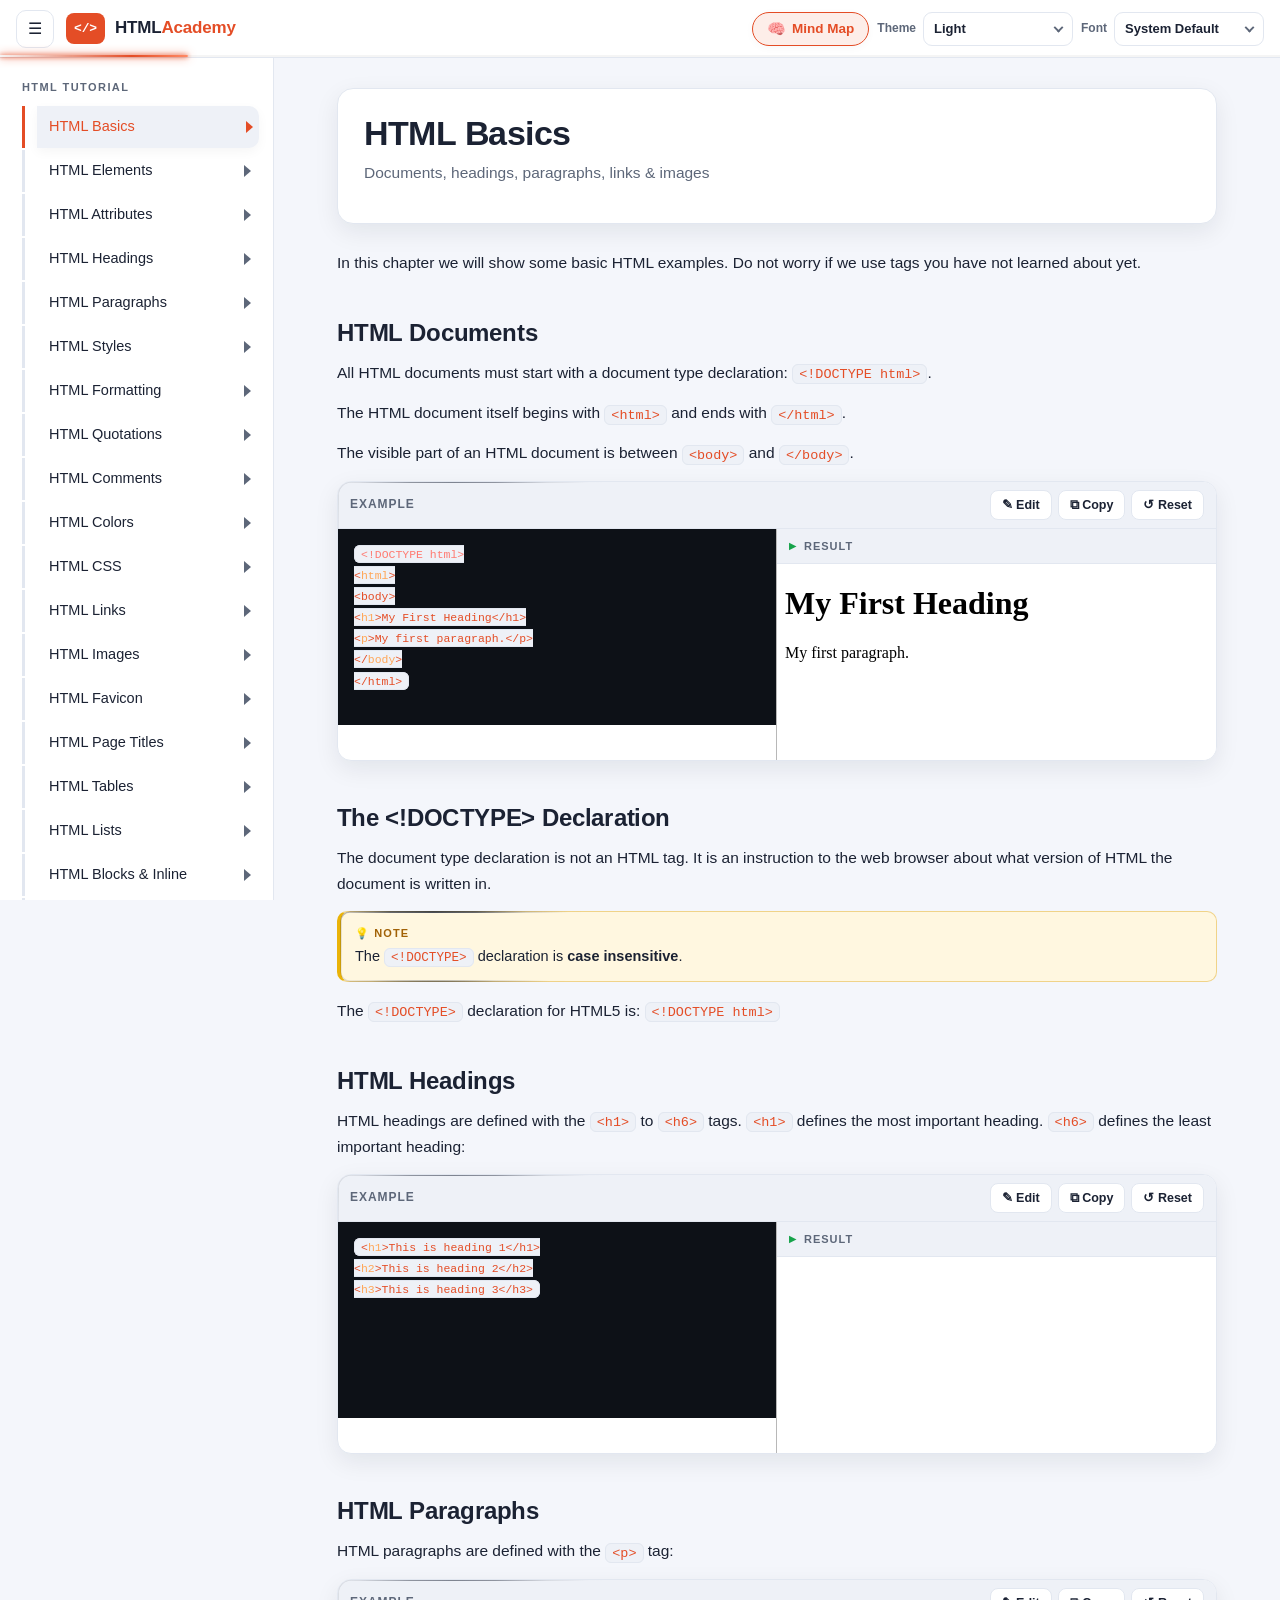
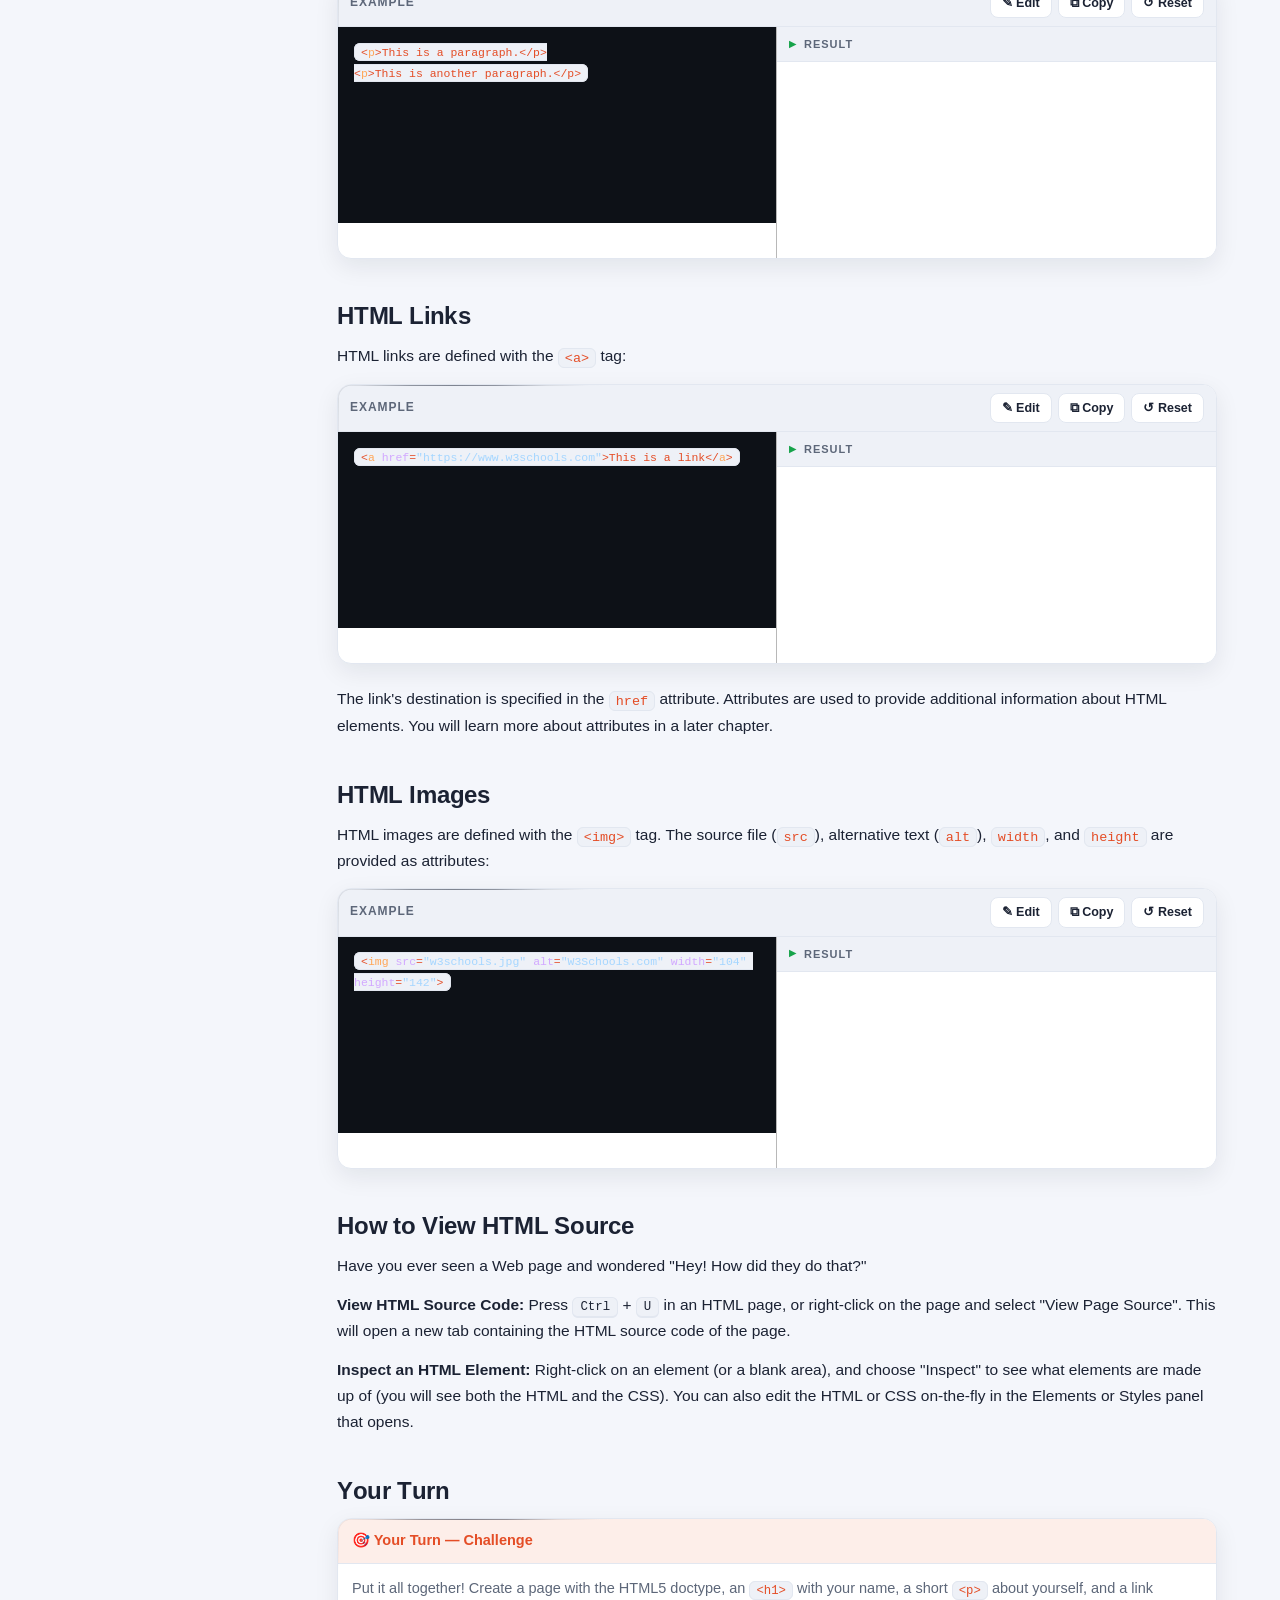
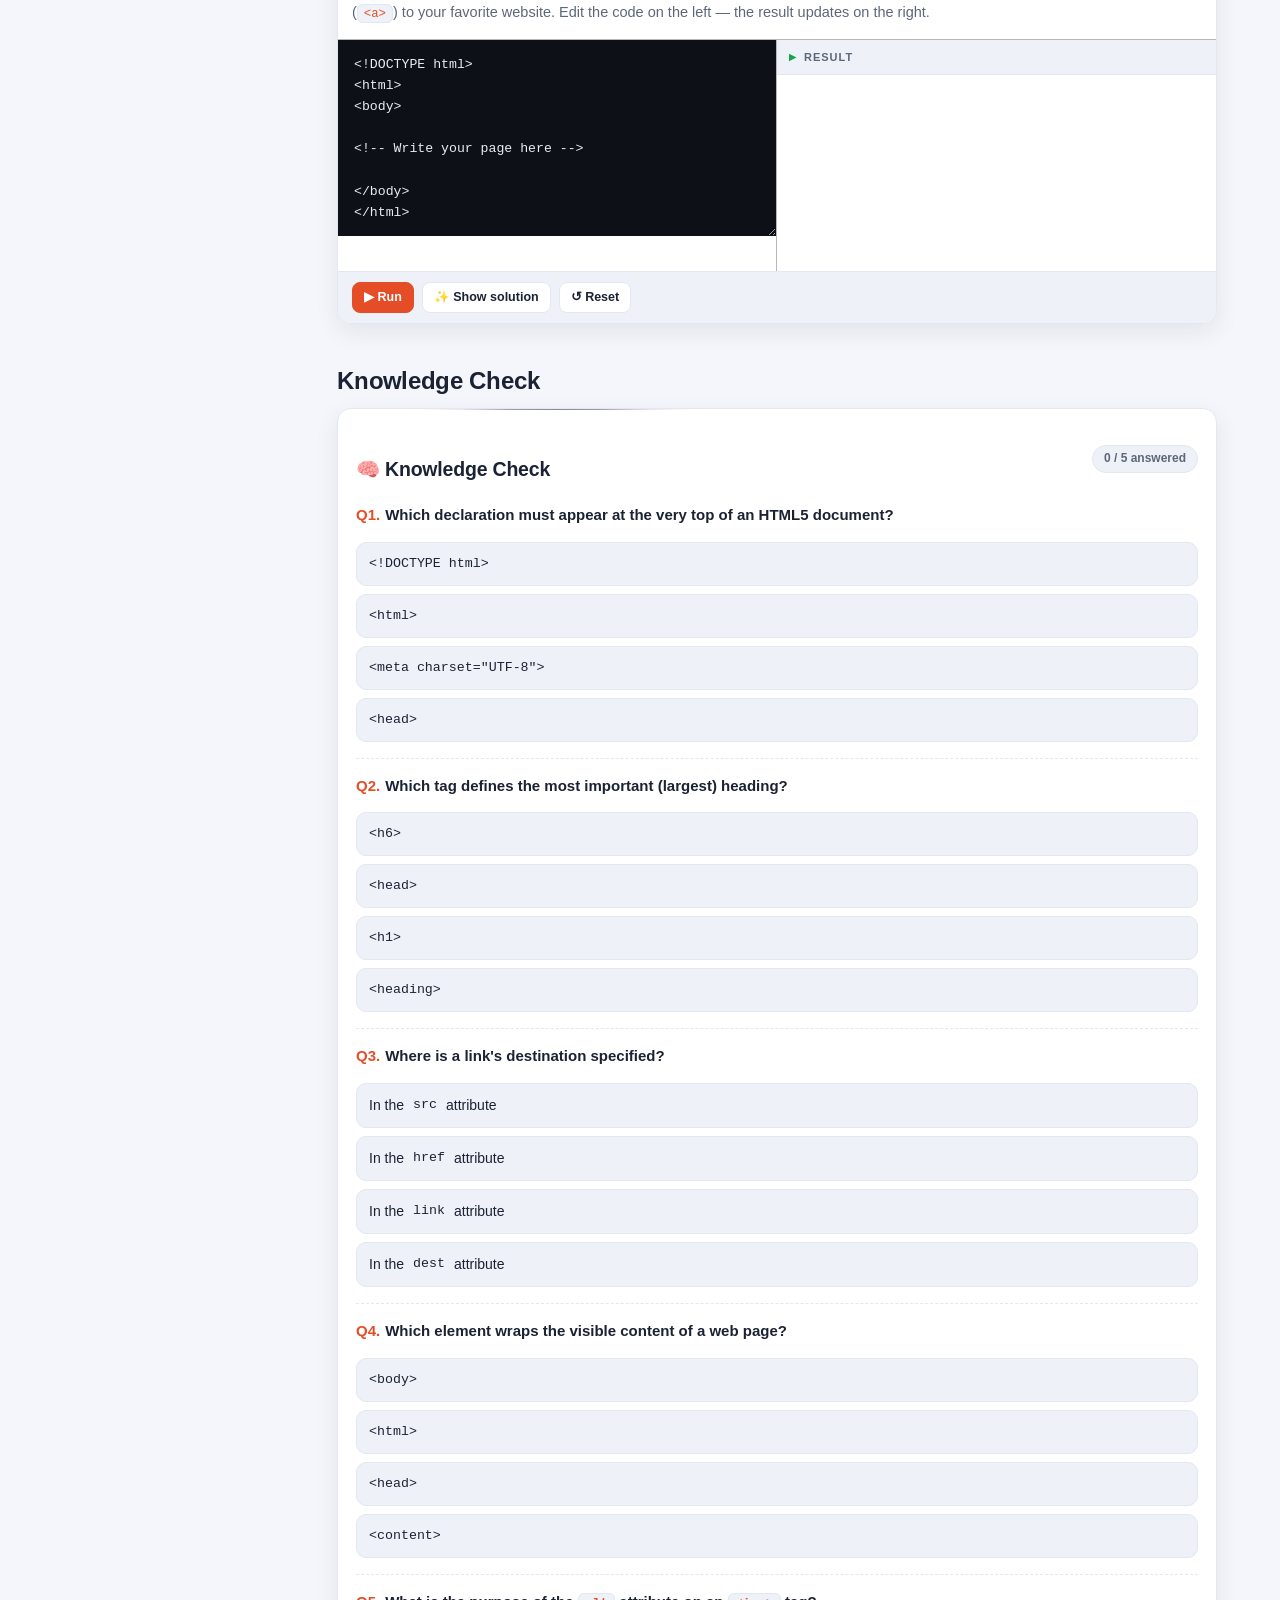
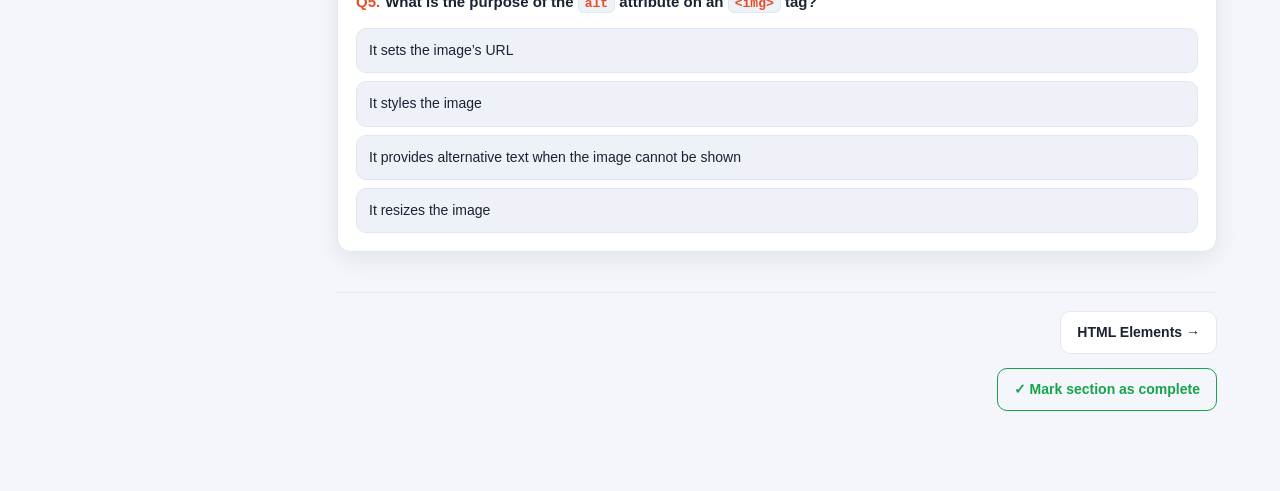
==== commit 6def64cf: "feat: smooth animated mobile bottom sheet drawer with grab handle and backdrop overlay" ====
--- a/index.html
+++ b/index.html
@@ -166,7 +166,9 @@
             </div>
 
             <!-- Mobile & Desktop Node Inspector Sheet / Drawer -->
-            <div class="mm-inspector-drawer" id="mmInspectorDrawer" hidden>
+            <div class="mm-inspector-overlay" id="mmInspectorOverlay"></div>
+            <div class="mm-inspector-drawer" id="mmInspectorDrawer">
+              <div class="mm-drawer-handle-bar"><div class="mm-drawer-handle"></div></div>
               <div class="mm-inspector-header">
                 <div class="mm-inspector-brand">
                   <div class="mm-inspector-icon" id="mmDrawerIcon">⚡</div>
--- a/css/styles.css
+++ b/css/styles.css
@@ -2670,7 +2670,15 @@
     transform: translateX(2px);
   }
 
-  /* Inspector Drawer Base Styles */
+  /* Inspector Drawer & Overlay Base Styles */
+  .mm-inspector-overlay {
+    display: none;
+  }
+
+  .mm-drawer-handle-bar {
+    display: none;
+  }
+
   .mm-inspector-drawer {
     position: absolute;
     bottom: 20px;
@@ -2689,22 +2697,19 @@
     z-index: 100;
     overflow-y: auto;
     overscroll-behavior: contain;
-    animation: mmDrawerSlideDesktop .22s cubic-bezier(0.16, 1, 0.3, 1);
-  }
-
-  .mm-inspector-drawer[hidden] {
-    display: none !important;
-  }
-
-  @keyframes mmDrawerSlideDesktop {
-    from {
-      opacity: 0;
-      transform: translateY(12px) scale(0.97);
-    }
-    to {
-      opacity: 1;
-      transform: translateY(0) scale(1);
-    }
+    opacity: 0;
+    visibility: hidden;
+    transform: translateY(16px) scale(0.96);
+    pointer-events: none;
+    transition: transform 0.28s cubic-bezier(0.16, 1, 0.3, 1), opacity 0.22s ease, visibility 0.28s;
+    will-change: transform, opacity;
+  }
+
+  .mm-inspector-drawer.open {
+    opacity: 1;
+    visibility: visible;
+    transform: translateY(0) scale(1);
+    pointer-events: auto;
   }
 
   .mm-inspector-header {
@@ -3406,7 +3411,46 @@
     height: 28px;
   }
 
-  /* Mobile Inspector Drawer: Slide-Up Bottom Sheet */
+  /* Mobile Inspector Backdrop Overlay */
+  .mm-inspector-overlay {
+    display: block;
+    position: fixed;
+    inset: 0;
+    background: rgba(0, 0, 0, 0.52);
+    backdrop-filter: blur(4px);
+    -webkit-backdrop-filter: blur(4px);
+    z-index: 1040;
+    opacity: 0;
+    visibility: hidden;
+    pointer-events: none;
+    transition: opacity 0.32s ease, visibility 0.32s;
+    will-change: opacity;
+  }
+
+  .mm-inspector-overlay.active {
+    opacity: 1;
+    visibility: visible;
+    pointer-events: auto;
+  }
+
+  /* Mobile Grab Handle Bar */
+  .mm-drawer-handle-bar {
+    display: flex;
+    justify-content: center;
+    padding-bottom: 8px;
+    margin-top: -4px;
+    cursor: grab;
+  }
+
+  .mm-drawer-handle {
+    width: 36px;
+    height: 4.5px;
+    background: var(--border);
+    border-radius: 999px;
+    transition: background 0.2s;
+  }
+
+  /* Mobile Inspector Drawer: Butter-Smooth Slide-Up Bottom Sheet */
   .mm-inspector-drawer {
     position: fixed;
     bottom: 0;
@@ -3414,24 +3458,27 @@
     right: 0;
     width: 100%;
     max-width: 100%;
-    max-height: 80vh;
-    max-height: 80dvh;
-    border-radius: 20px 20px 0 0;
+    max-height: 82vh;
+    max-height: 82dvh;
+    border-radius: 24px 24px 0 0;
     border: none;
     border-top: 1px solid var(--border);
-    box-shadow: 0 -8px 36px rgba(0, 0, 0, 0.3);
-    padding: 16px 16px calc(18px + env(safe-area-inset-bottom, 16px));
+    box-shadow: 0 -12px 48px rgba(0, 0, 0, 0.35);
+    padding: 14px 16px calc(18px + env(safe-area-inset-bottom, 16px));
     z-index: 1050;
-    animation: mmDrawerSlideMobile .26s cubic-bezier(0.16, 1, 0.3, 1);
-  }
-
-  @keyframes mmDrawerSlideMobile {
-    from {
-      transform: translateY(100%);
-    }
-    to {
-      transform: translateY(0);
-    }
+    opacity: 0;
+    visibility: hidden;
+    transform: translateY(100%);
+    pointer-events: none;
+    transition: transform 0.38s cubic-bezier(0.32, 0.72, 0, 1), opacity 0.25s ease, visibility 0.38s;
+    will-change: transform, opacity;
+  }
+
+  .mm-inspector-drawer.open {
+    opacity: 1;
+    visibility: visible;
+    transform: translateY(0);
+    pointer-events: auto;
   }
 }
 
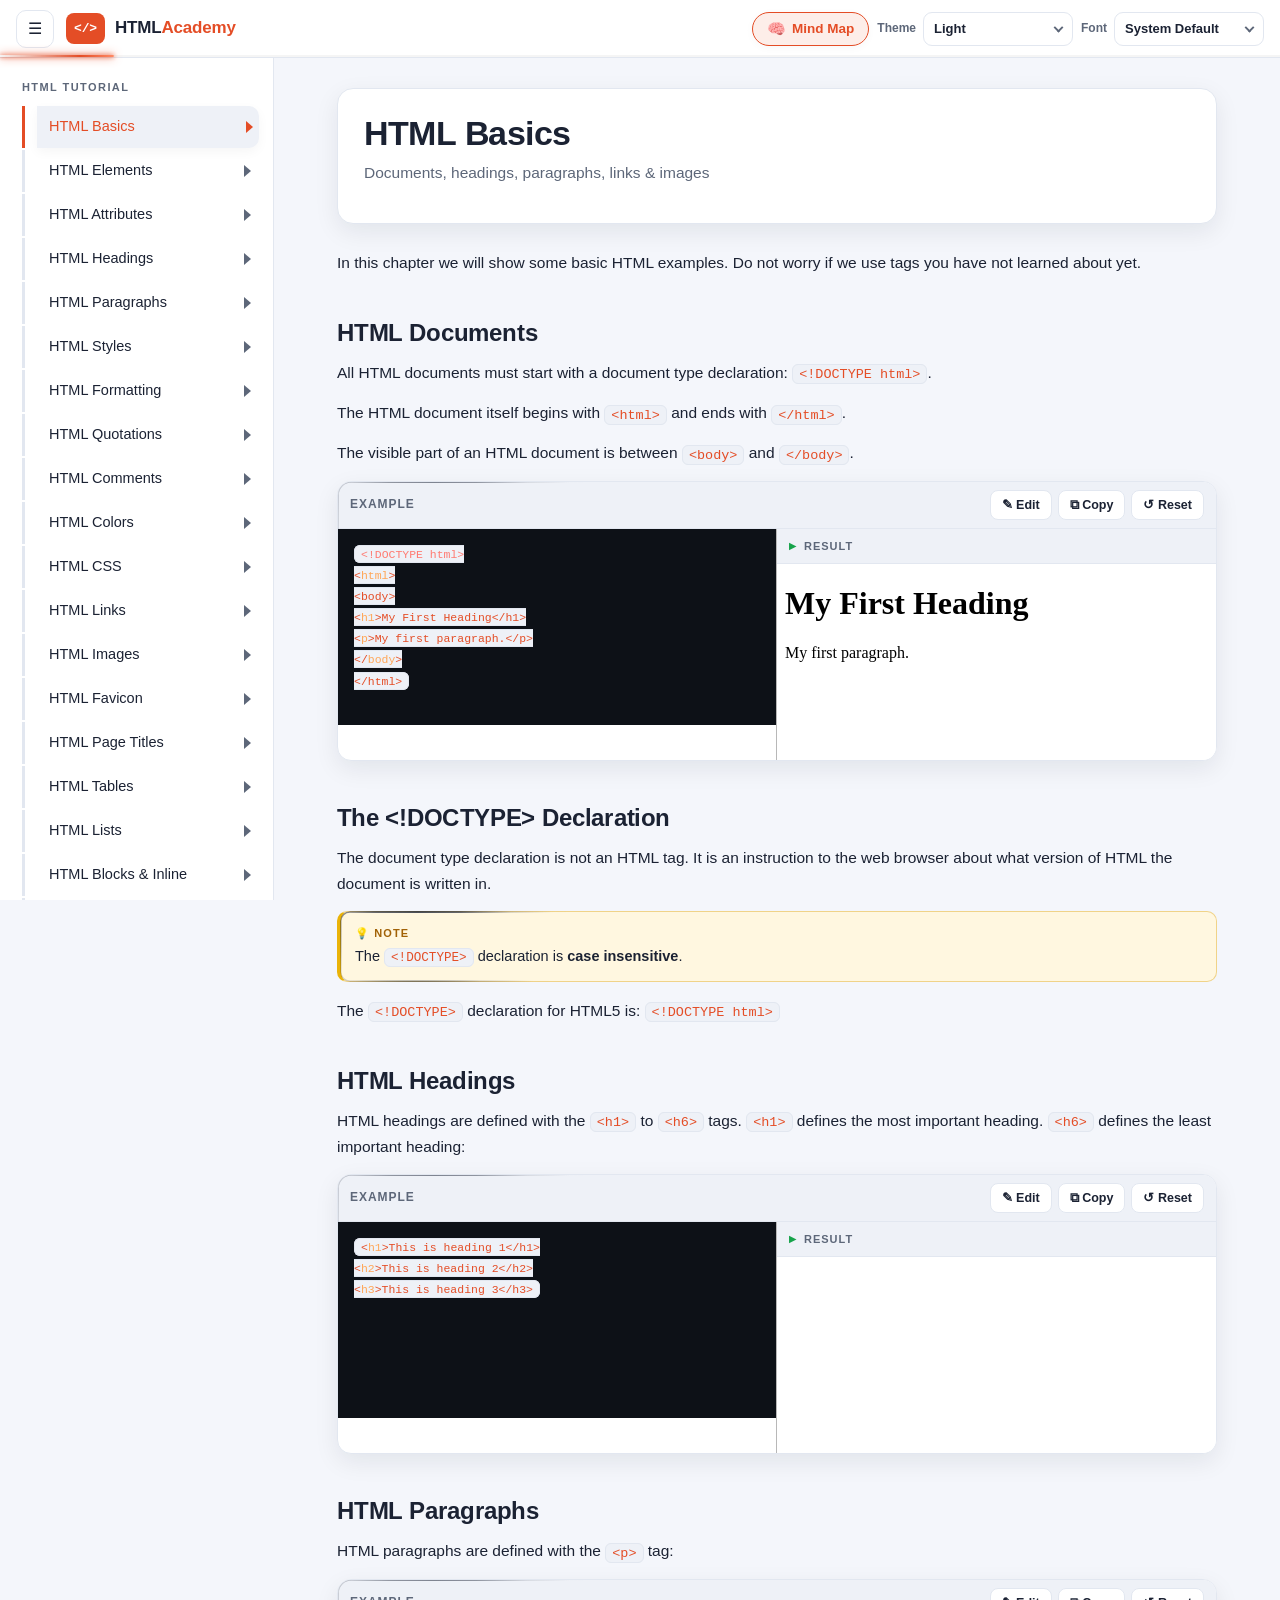
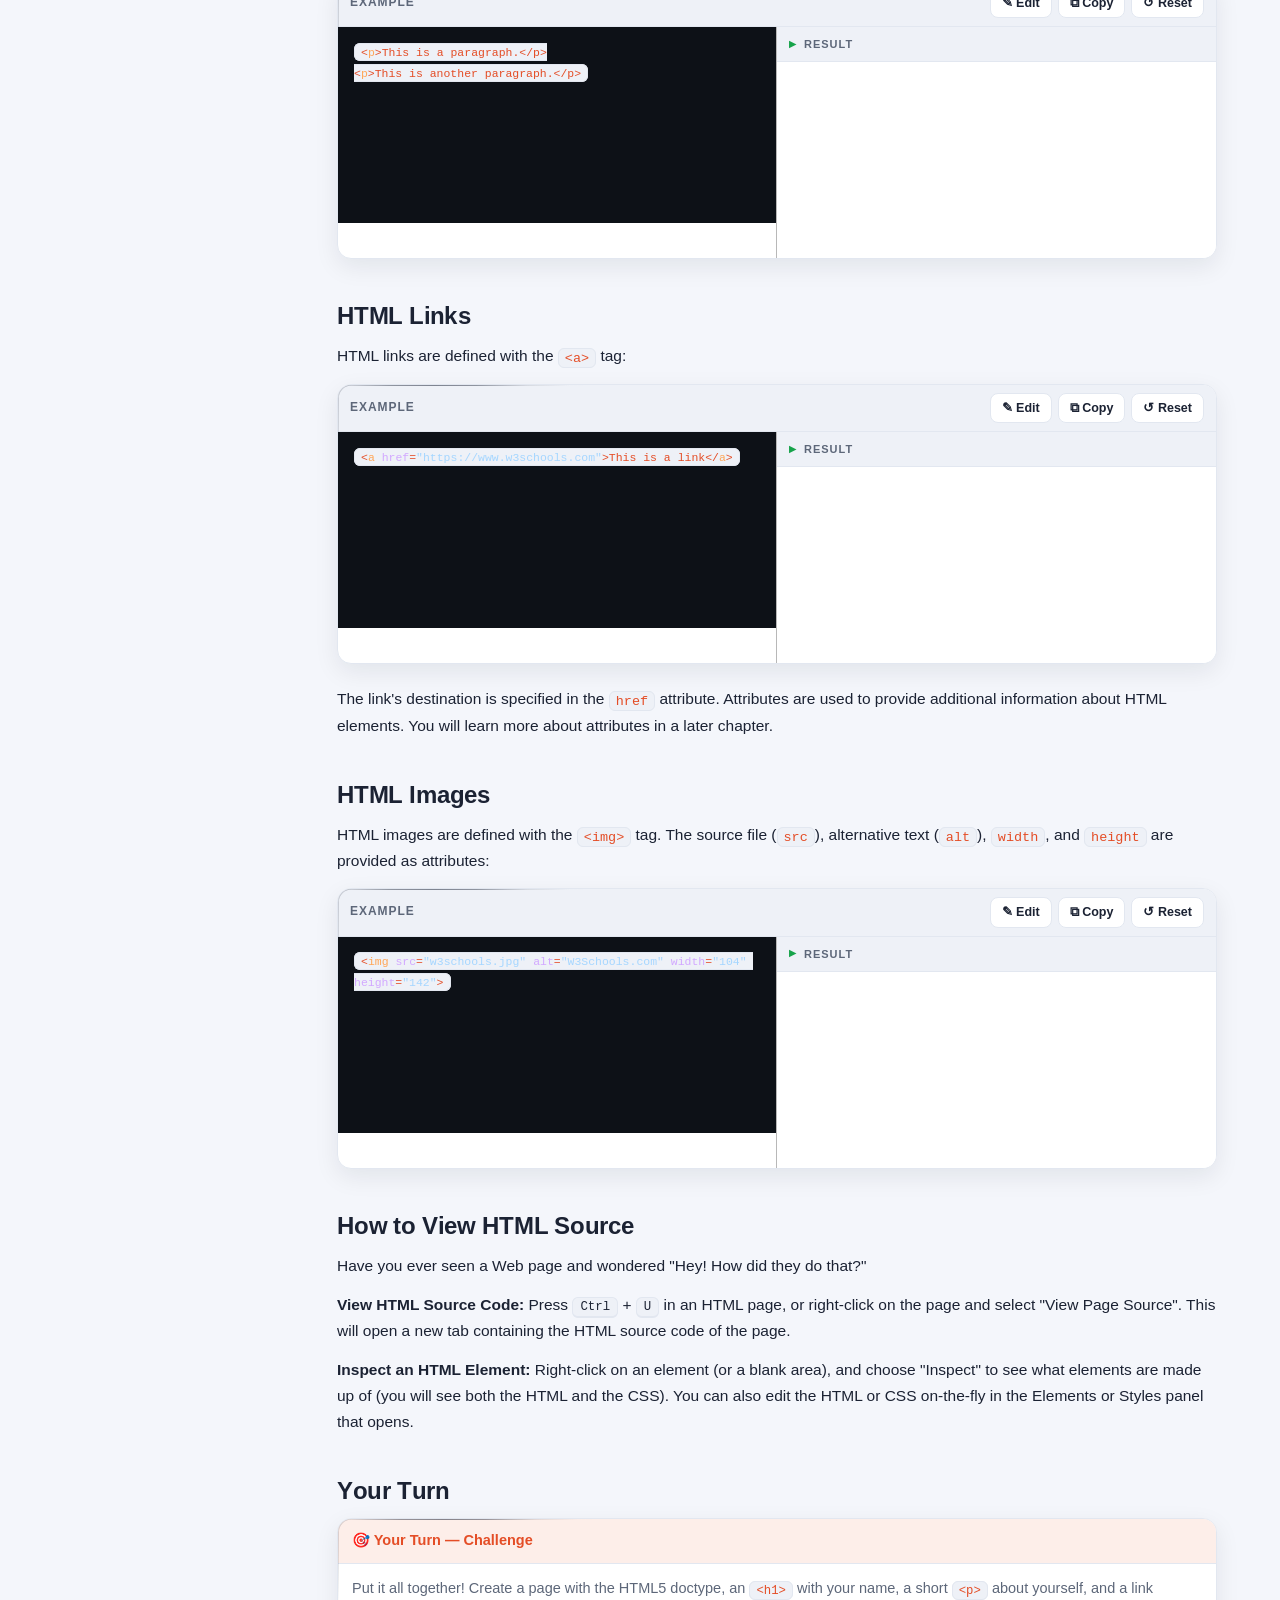
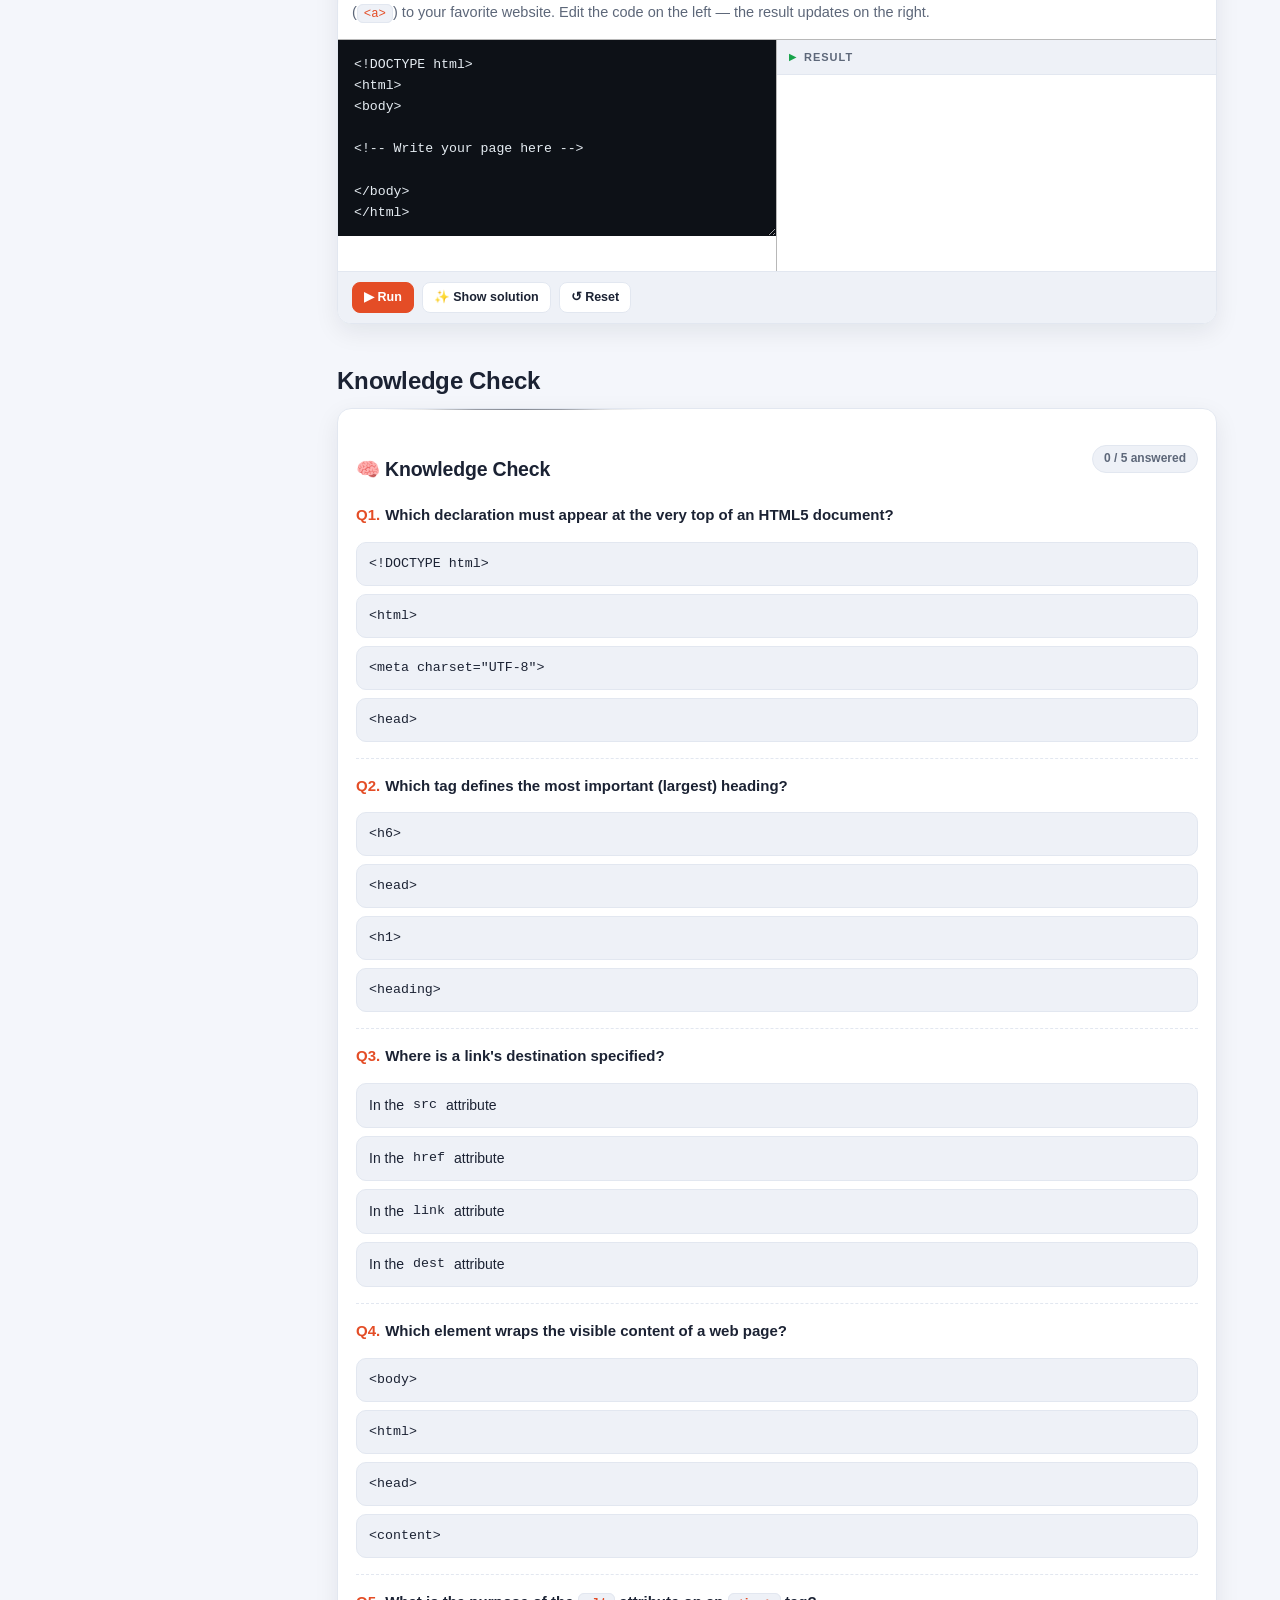
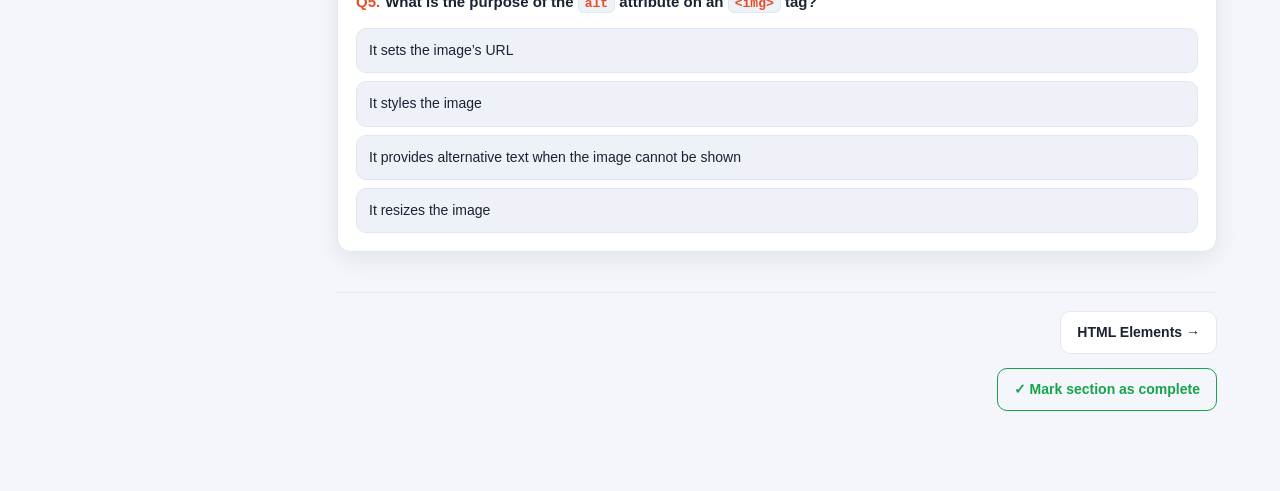
==== commit 2c36a473: "fix(mindmap): hide inspector drawer by default and strictly toggle on node click" ====
--- a/index.html
+++ b/index.html
@@ -166,8 +166,8 @@
             </div>
 
             <!-- Mobile & Desktop Node Inspector Sheet / Drawer -->
-            <div class="mm-inspector-overlay" id="mmInspectorOverlay"></div>
-            <div class="mm-inspector-drawer" id="mmInspectorDrawer">
+            <div class="mm-inspector-overlay" id="mmInspectorOverlay" hidden></div>
+            <div class="mm-inspector-drawer" id="mmInspectorDrawer" hidden>
               <div class="mm-drawer-handle-bar"><div class="mm-drawer-handle"></div></div>
               <div class="mm-inspector-header">
                 <div class="mm-inspector-brand">
--- a/css/styles.css
+++ b/css/styles.css
@@ -2671,6 +2671,11 @@
   }
 
   /* Inspector Drawer & Overlay Base Styles */
+  .mm-inspector-overlay[hidden],
+  .mm-inspector-drawer[hidden] {
+    display: none !important;
+  }
+
   .mm-inspector-overlay {
     display: none;
   }
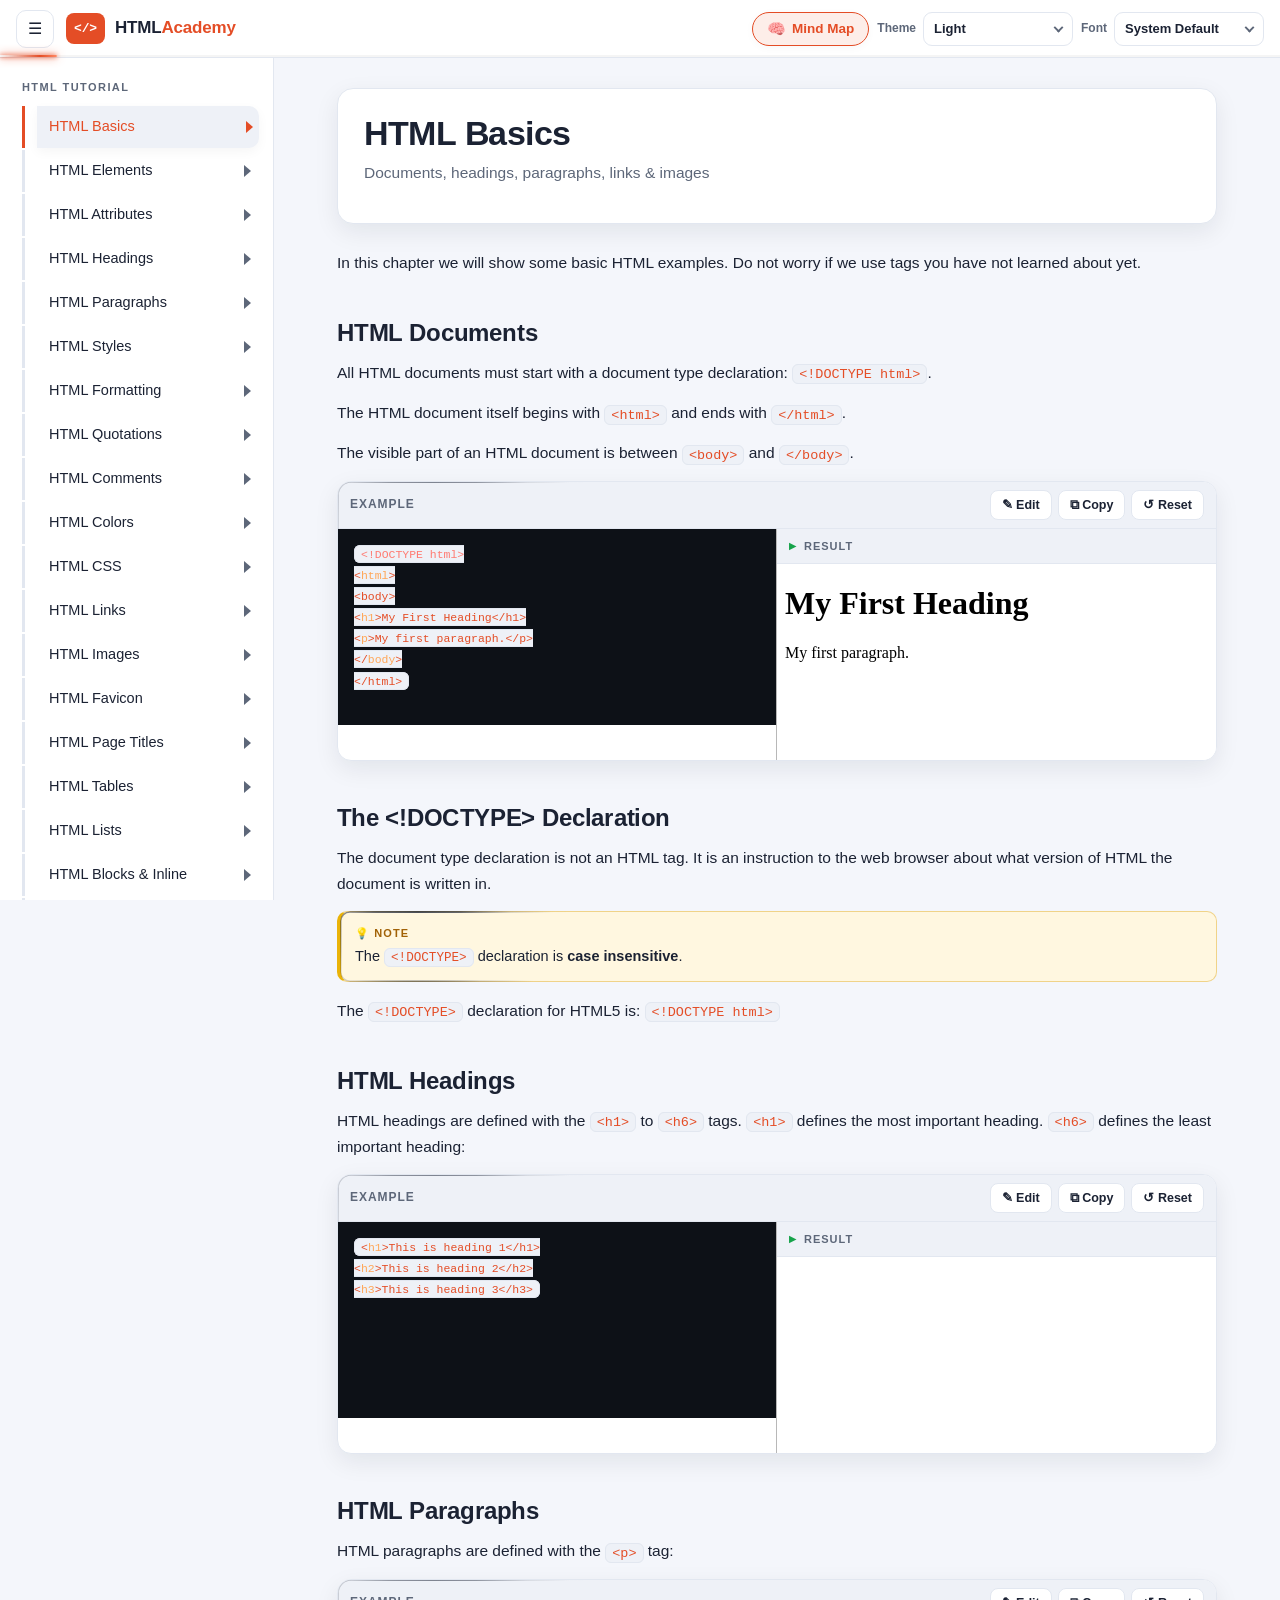
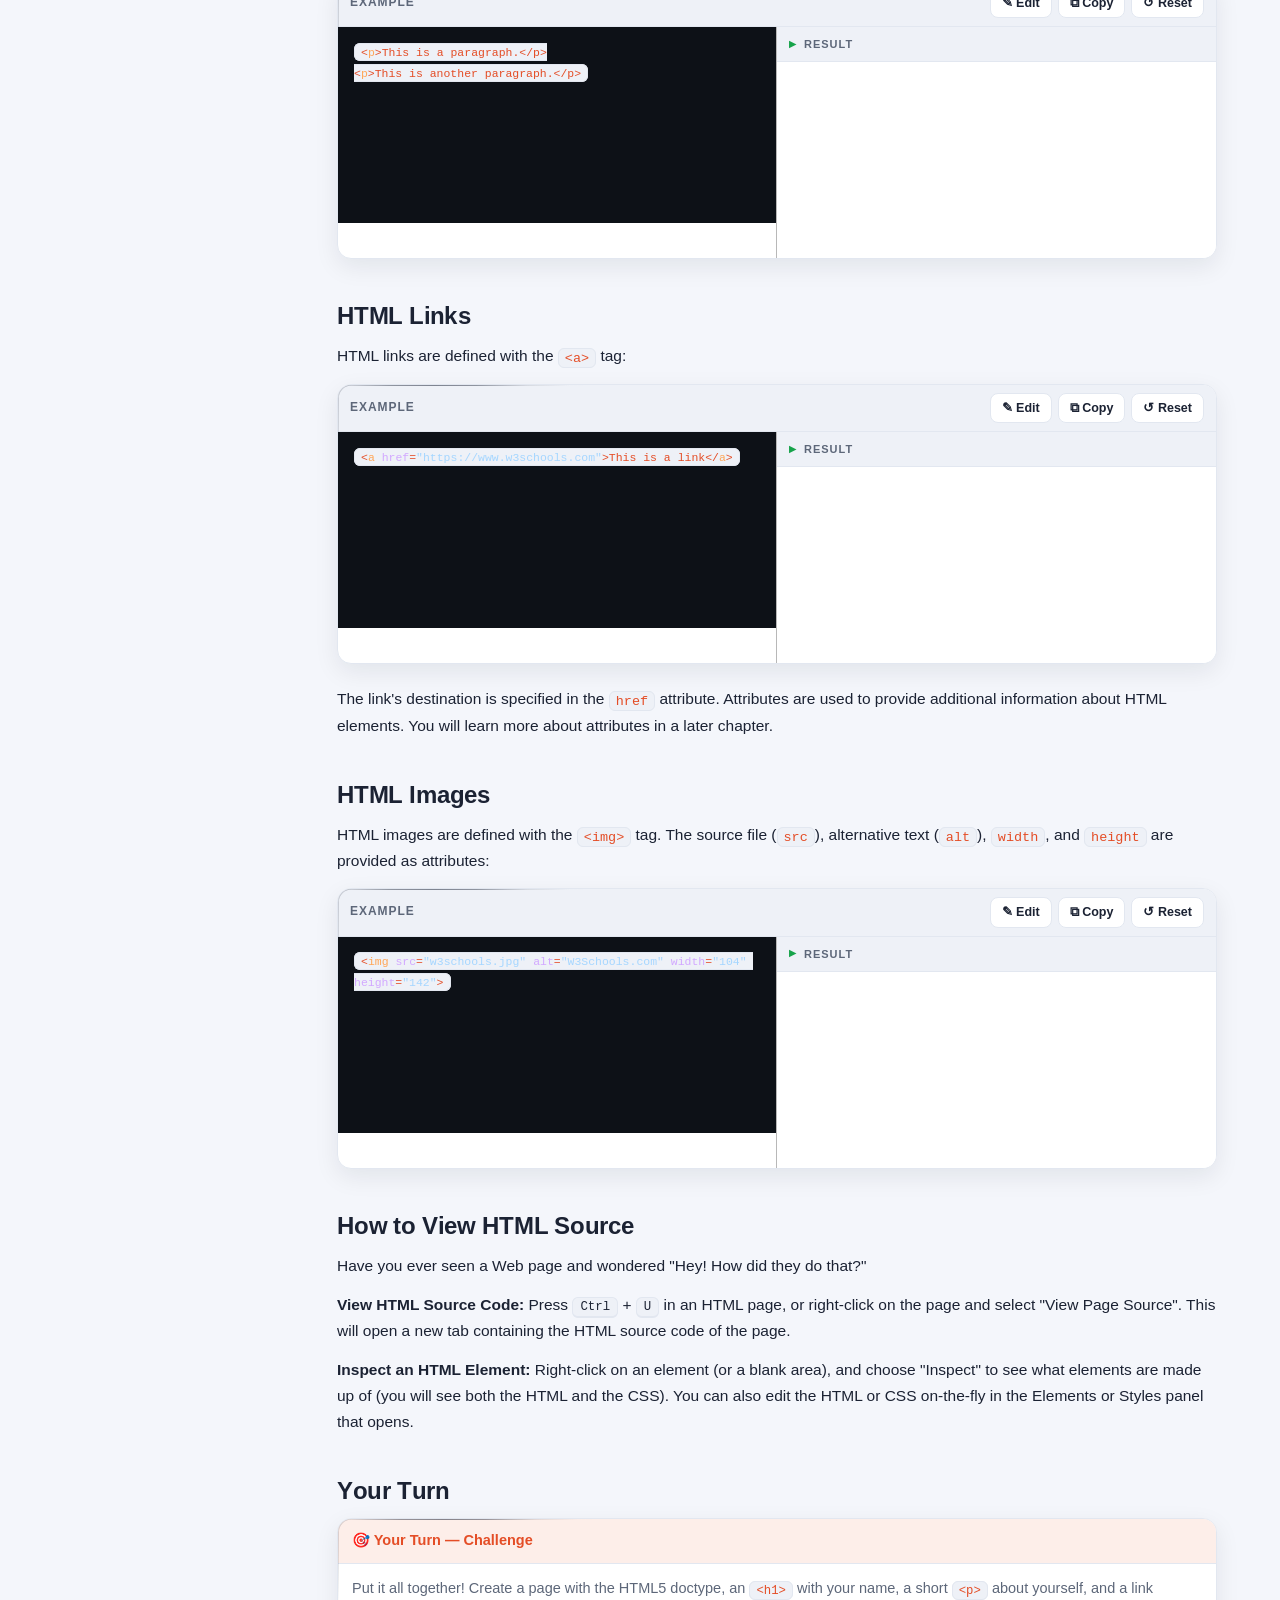
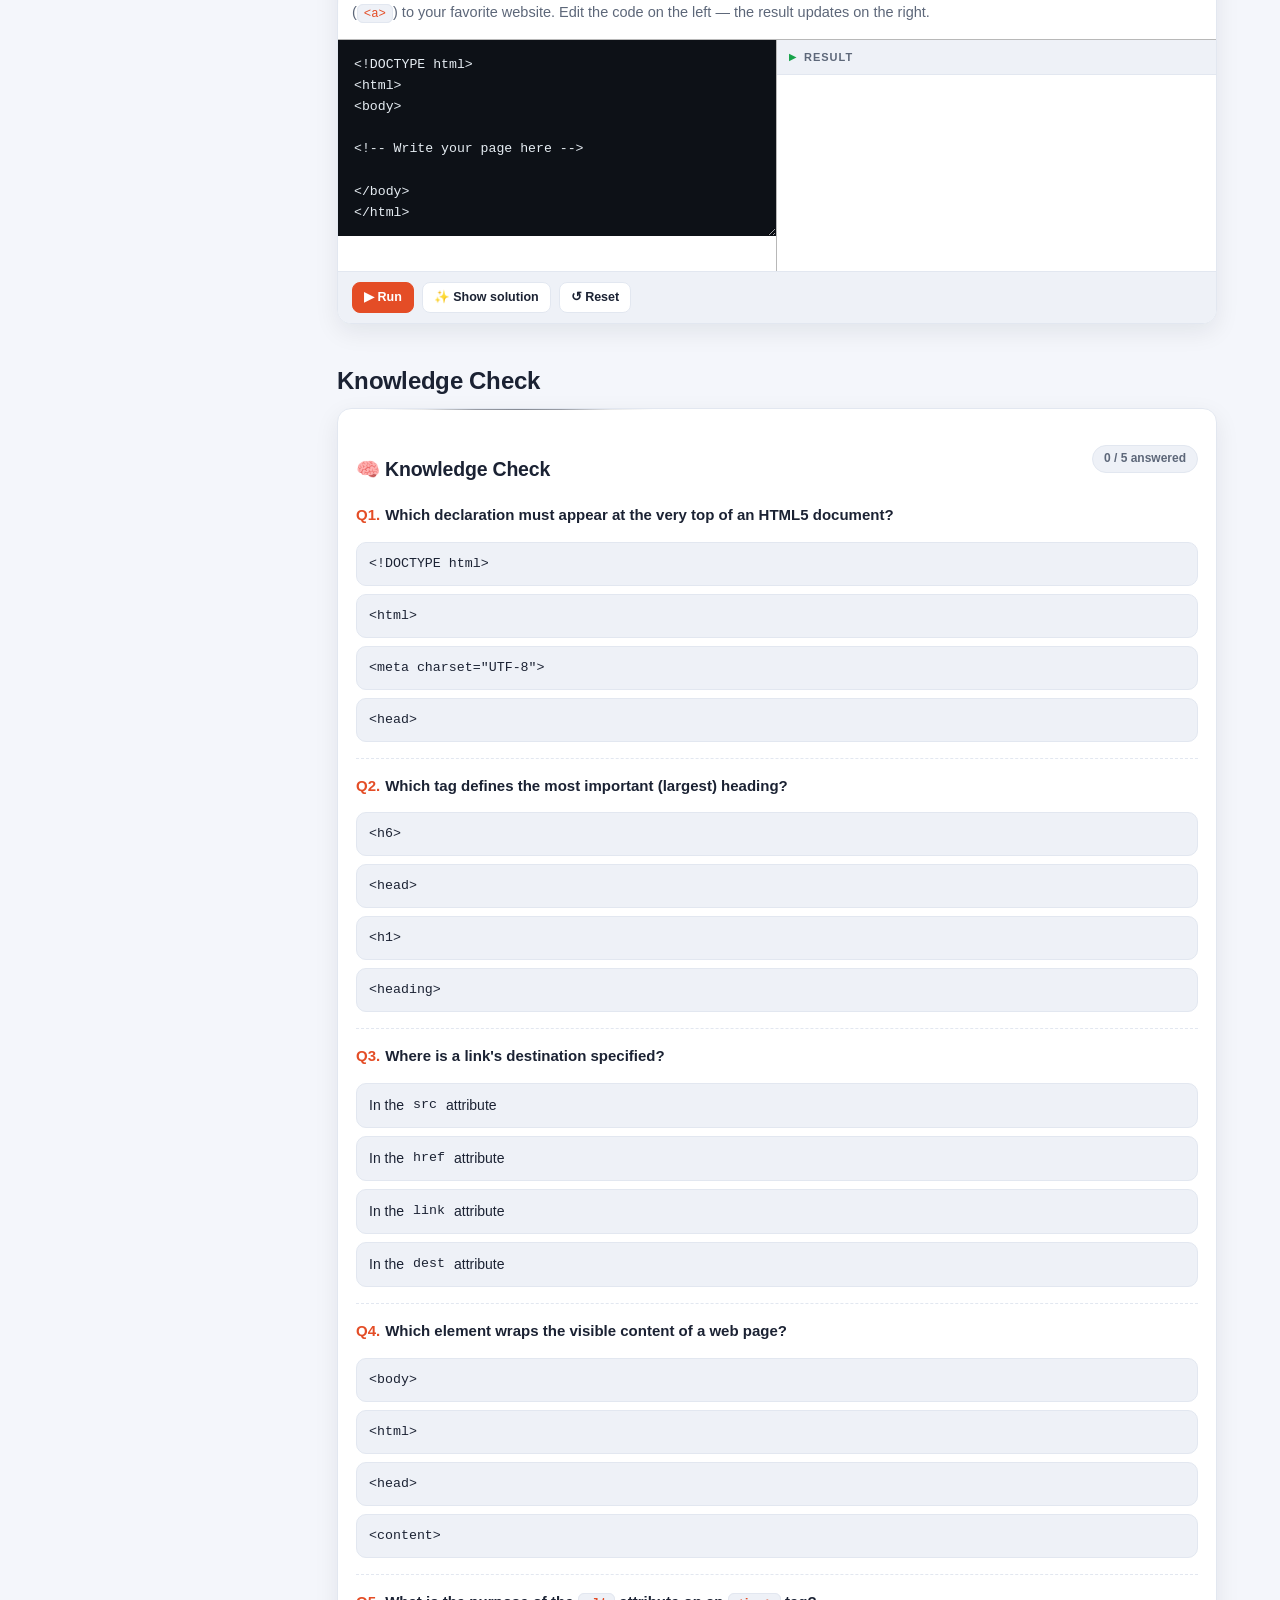
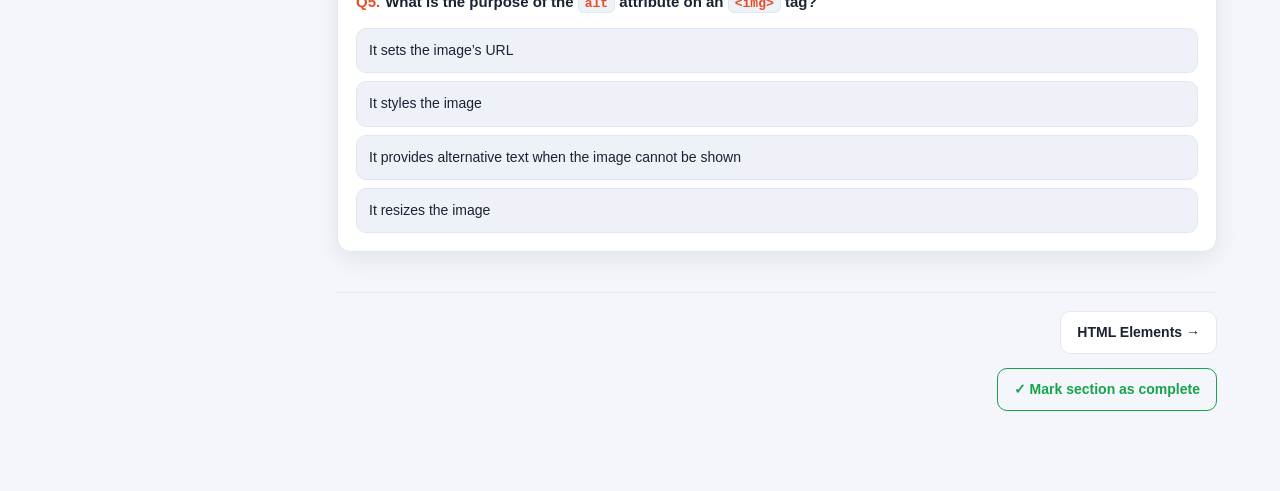
==== commit 5fb7e4c4: "fix(mindmap): completely remove inspector popup drawer and popping text on node clicks" ====
--- a/index.html
+++ b/index.html
@@ -164,65 +164,6 @@
             <div class="mindmap-canvas-content" id="mindmapCanvasContent">
               <!-- Rendered Mind Map Hierarchy -->
             </div>
-
-            <!-- Mobile & Desktop Node Inspector Sheet / Drawer -->
-            <div class="mm-inspector-overlay" id="mmInspectorOverlay" hidden></div>
-            <div class="mm-inspector-drawer" id="mmInspectorDrawer" hidden>
-              <div class="mm-drawer-handle-bar"><div class="mm-drawer-handle"></div></div>
-              <div class="mm-inspector-header">
-                <div class="mm-inspector-brand">
-                  <div class="mm-inspector-icon" id="mmDrawerIcon">⚡</div>
-                  <div class="mm-inspector-info">
-                    <span class="mm-inspector-badge" id="mmDrawerBadge">Active Inspector</span>
-                    <h4 class="mm-inspector-title" id="mmDrawerTitle">&lt;!DOCTYPE html&gt;</h4>
-                  </div>
-                </div>
-                <div class="mm-inspector-actions">
-                  <span class="mm-inspector-pill" id="mmDrawerCategory">Declaration</span>
-                  <button class="icon-btn mm-inspector-close" id="mmDrawerClose" type="button" aria-label="Close Inspector">&times;</button>
-                </div>
-              </div>
-
-              <div class="mm-inspector-desc-box">
-                <p class="mm-inspector-desc" id="mmDrawerDesc">Instruction to the web browser about what version of HTML the document is written in.</p>
-              </div>
-
-              <div class="mm-inspector-snippet-box" id="mmDrawerSnippetContainer">
-                <div class="mm-snippet-header">
-                  <span class="mm-snippet-label">💻 Code Snippet</span>
-                  <button class="chip-btn mm-copy-snippet-btn" id="mmCopySnippetBtn" type="button">Copy</button>
-                </div>
-                <pre class="mm-snippet-code"><code id="mmDrawerCode"></code></pre>
-              </div>
-
-              <!-- Live Sandbox DOM output preview -->
-              <div class="mm-live-sandbox-box" id="mmDrawerSandboxContainer">
-                <div class="mm-sandbox-header">
-                  <span class="mm-sandbox-badge"></span>
-                  <span class="mm-sandbox-label">Live Output Preview</span>
-                </div>
-                <div class="mm-sandbox-frame-wrap" id="mmSandboxTarget"></div>
-                <div class="mm-sandbox-footer">
-                  <span class="mm-sandbox-status">Ready • Isolated Preview</span>
-                  <button class="mm-reload-sandbox-btn" id="mmReloadSandboxBtn" type="button" title="Refresh Live Output">↻ Refresh</button>
-                </div>
-              </div>
-
-              <!-- Action CTA -->
-              <div class="mm-inspector-cta-row">
-                <button class="btn btn-primary mm-playground-btn" id="mmOpenPlaygroundBtn" type="button">
-                  <span>Open in Lesson Playground</span> &rarr;
-                </button>
-                <div class="mm-action-grid">
-                  <button class="btn btn-secondary mm-challenge-btn" id="mmPracticeChallengeBtn" type="button">
-                    <span>💡 Your Turn (Practice)</span>
-                  </button>
-                  <button class="btn btn-secondary mm-quiz-btn" id="mmKnowledgeQuizBtn" type="button">
-                    <span>📝 Quiz (5 Questions)</span>
-                  </button>
-                </div>
-              </div>
-            </div>
           </div>
 
         </main>
--- a/css/styles.css
+++ b/css/styles.css
@@ -2641,436 +2641,6 @@
     transform: translateY(-2px);
   }
 
-  .mm-node-inspect-cue {
-    font-size: 12px;
-    color: var(--muted);
-    opacity: 0;
-    transition: opacity .15s ease;
-    margin-left: auto;
-    align-self: center;
-  }
-
-  .mm-node:hover .mm-node-inspect-cue {
-    opacity: 0.8;
-  }
-
-  .mm-node-chevron {
-    font-size: 18px;
-    font-weight: 700;
-    color: var(--muted);
-    line-height: 1;
-    margin-left: 6px;
-    align-self: center;
-    flex-shrink: 0;
-    transition: transform .15s ease, color .15s ease;
-  }
-
-  .mm-node:hover .mm-node-chevron {
-    color: var(--accent);
-    transform: translateX(2px);
-  }
-
-  /* Inspector Drawer & Overlay Base Styles */
-  .mm-inspector-overlay[hidden],
-  .mm-inspector-drawer[hidden] {
-    display: none !important;
-  }
-
-  .mm-inspector-overlay {
-    display: none;
-  }
-
-  .mm-drawer-handle-bar {
-    display: none;
-  }
-
-  .mm-inspector-drawer {
-    position: absolute;
-    bottom: 20px;
-    right: 20px;
-    width: 380px;
-    max-width: calc(100% - 40px);
-    max-height: calc(100% - 40px);
-    background: var(--surface);
-    border: 1px solid var(--border);
-    border-radius: 16px;
-    box-shadow: 0 16px 48px rgba(0, 0, 0, 0.2);
-    padding: 18px;
-    display: flex;
-    flex-direction: column;
-    gap: 14px;
-    z-index: 100;
-    overflow-y: auto;
-    overscroll-behavior: contain;
-    opacity: 0;
-    visibility: hidden;
-    transform: translateY(16px) scale(0.96);
-    pointer-events: none;
-    transition: transform 0.28s cubic-bezier(0.16, 1, 0.3, 1), opacity 0.22s ease, visibility 0.28s;
-    will-change: transform, opacity;
-  }
-
-  .mm-inspector-drawer.open {
-    opacity: 1;
-    visibility: visible;
-    transform: translateY(0) scale(1);
-    pointer-events: auto;
-  }
-
-  .mm-inspector-header {
-    display: flex;
-    align-items: flex-start;
-    justify-content: space-between;
-    gap: 12px;
-  }
-
-  .mm-inspector-brand {
-    display: flex;
-    align-items: center;
-    gap: 10px;
-    min-width: 0;
-  }
-
-  .mm-inspector-icon {
-    width: 38px;
-    height: 38px;
-    border-radius: 10px;
-    background: var(--surface-2);
-    border: 1px solid var(--border);
-    display: flex;
-    align-items: center;
-    justify-content: center;
-    font-size: 20px;
-    flex-shrink: 0;
-  }
-
-  .mm-inspector-info {
-    display: flex;
-    flex-direction: column;
-    min-width: 0;
-  }
-
-  .mm-inspector-badge {
-    font-size: 10px;
-    font-weight: 700;
-    text-transform: uppercase;
-    letter-spacing: .06em;
-    color: var(--accent);
-    line-height: 1.2;
-  }
-
-  .mm-inspector-title {
-    font-size: 15px;
-    font-weight: 700;
-    color: var(--text);
-    margin: 2px 0 0;
-    line-height: 1.3;
-    word-break: break-word;
-  }
-
-  .mm-inspector-actions {
-    display: flex;
-    align-items: center;
-    gap: 8px;
-    flex-shrink: 0;
-  }
-
-  .mm-inspector-pill {
-    font-size: 11px;
-    font-weight: 600;
-    padding: 3px 8px;
-    border-radius: 999px;
-    background: var(--surface-2);
-    color: var(--muted);
-    border: 1px solid var(--border);
-  }
-
-  .mm-inspector-close {
-    width: 28px;
-    height: 28px;
-    border-radius: 50%;
-    border: 1px solid var(--border);
-    background: var(--surface-2);
-    color: var(--muted);
-    font-size: 16px;
-    line-height: 1;
-    display: flex;
-    align-items: center;
-    justify-content: center;
-    cursor: pointer;
-    transition: all .15s ease;
-  }
-
-  .mm-inspector-close:hover {
-    background: var(--accent);
-    color: #ffffff;
-    border-color: var(--accent);
-  }
-
-  .mm-inspector-desc-box {
-    background: var(--surface-2);
-    border: 1px solid var(--border);
-    border-radius: 10px;
-    padding: 10px 12px;
-  }
-
-  .mm-inspector-desc {
-    font-size: 12.5px;
-    color: var(--text);
-    line-height: 1.45;
-    margin: 0;
-  }
-
-  /* Snippet Box */
-  .mm-inspector-snippet-box {
-    background: var(--surface-2);
-    border: 1px solid var(--border);
-    border-radius: 10px;
-    padding: 12px;
-    display: flex;
-    flex-direction: column;
-    gap: 8px;
-  }
-
-  .mm-snippet-header {
-    display: flex;
-    align-items: center;
-    justify-content: space-between;
-    gap: 8px;
-  }
-
-  .mm-snippet-label {
-    font-size: 11.5px;
-    font-weight: 600;
-    color: var(--muted);
-  }
-
-  .mm-copy-snippet-btn {
-    font-size: 11px;
-    font-weight: 600;
-    padding: 3px 9px;
-    border-radius: 6px;
-    background: var(--surface);
-    color: var(--text);
-    border: 1px solid var(--border);
-    cursor: pointer;
-    transition: all .15s ease;
-  }
-
-  .mm-copy-snippet-btn:hover {
-    border-color: var(--accent);
-    color: var(--accent);
-  }
-
-  .mm-copy-snippet-btn.copied {
-    background: #10b981;
-    color: #ffffff;
-    border-color: #10b981;
-  }
-
-  .mm-snippet-code {
-    margin: 0;
-    padding: 10px;
-    background: var(--bg);
-    border: 1px solid var(--border);
-    border-radius: 8px;
-    font-family: 'SFMono-Regular', Consolas, 'Liberation Mono', Menlo, monospace;
-    font-size: 12px;
-    color: var(--text);
-    overflow-x: auto;
-    white-space: pre-wrap;
-    word-break: break-all;
-    line-height: 1.4;
-  }
-
-  /* Live Sandbox Output Box */
-  .mm-live-sandbox-box {
-    background: var(--surface);
-    border: 1.5px dashed var(--border);
-    border-radius: 10px;
-    padding: 12px;
-    display: flex;
-    flex-direction: column;
-    gap: 8px;
-  }
-
-  .mm-sandbox-header {
-    display: flex;
-    align-items: center;
-    gap: 6px;
-  }
-
-  .mm-sandbox-badge {
-    width: 7px;
-    height: 7px;
-    border-radius: 50%;
-    background: #10b981;
-    box-shadow: 0 0 6px rgba(16, 185, 129, 0.6);
-  }
-
-  .mm-sandbox-label {
-    font-size: 11px;
-    font-weight: 700;
-    text-transform: uppercase;
-    letter-spacing: .04em;
-    color: var(--muted);
-  }
-
-  .mm-sandbox-frame-wrap {
-    background: var(--bg);
-    border: 1px solid var(--border);
-    border-radius: 8px;
-    padding: 12px;
-    min-height: 48px;
-    overflow-x: auto;
-  }
-
-  .mm-sandbox-render-area {
-    color: var(--text);
-    font-size: 13px;
-    line-height: 1.45;
-  }
-
-  .mm-sandbox-render-area h1,
-  .mm-sandbox-render-area h2,
-  .mm-sandbox-render-area h3,
-  .mm-sandbox-render-area h4 {
-    margin: 0 0 6px;
-    color: var(--text);
-  }
-
-  .mm-sandbox-render-area h1 { font-size: 18px; }
-  .mm-sandbox-render-area h2 { font-size: 16px; }
-  .mm-sandbox-render-area h3 { font-size: 14px; }
-
-  .mm-sandbox-render-area p {
-    margin: 0 0 6px;
-  }
-
-  .mm-sandbox-render-area a {
-    color: var(--accent);
-    text-decoration: underline;
-  }
-
-  .mm-sandbox-render-area table {
-    width: 100%;
-    border-collapse: collapse;
-    font-size: 12px;
-  }
-
-  .mm-sandbox-render-area th,
-  .mm-sandbox-render-area td {
-    border: 1px solid var(--border);
-    padding: 4px 8px;
-    text-align: left;
-  }
-
-  .mm-sandbox-render-area ul,
-  .mm-sandbox-render-area ol {
-    margin: 0 0 6px;
-    padding-left: 20px;
-  }
-
-  .mm-sandbox-render-area img {
-    max-width: 100%;
-    height: auto;
-    border-radius: 6px;
-  }
-
-  .mm-sandbox-render-area button {
-    padding: 6px 12px;
-    border-radius: 6px;
-    background: var(--accent);
-    color: #fff;
-    border: none;
-    font-weight: 600;
-    cursor: pointer;
-  }
-
-  .mm-sandbox-render-area input {
-    padding: 5px 8px;
-    border-radius: 5px;
-    border: 1px solid var(--border);
-    background: var(--surface);
-    color: var(--text);
-  }
-
-  .mm-sandbox-footer {
-    display: flex;
-    align-items: center;
-    justify-content: space-between;
-    font-size: 11px;
-    color: var(--muted);
-    padding-top: 2px;
-  }
-
-  .mm-reload-sandbox-btn {
-    background: none;
-    border: none;
-    color: var(--muted);
-    font-size: 11px;
-    font-weight: 600;
-    cursor: pointer;
-    padding: 2px 6px;
-    border-radius: 4px;
-    transition: all .15s ease;
-  }
-
-  .mm-reload-sandbox-btn:hover {
-    color: var(--accent);
-    background: var(--surface-2);
-  }
-
-  .mm-inspector-cta-row {
-    display: flex;
-    flex-direction: column;
-    gap: 8px;
-    margin-top: 2px;
-  }
-
-  .mm-playground-btn {
-    width: 100%;
-    justify-content: center;
-    padding: 10px 14px;
-    border-radius: 10px;
-    font-weight: 600;
-    font-size: 13px;
-    display: flex;
-    align-items: center;
-    gap: 6px;
-    cursor: pointer;
-  }
-
-  .mm-action-grid {
-    display: grid;
-    grid-template-columns: 1fr 1fr;
-    gap: 8px;
-  }
-
-  .mm-challenge-btn,
-  .mm-quiz-btn {
-    padding: 8px 10px;
-    font-size: 12px;
-    font-weight: 600;
-    border-radius: 8px;
-    background: var(--surface-2);
-    border: 1px solid var(--border);
-    color: var(--text);
-    cursor: pointer;
-    transition: all .15s ease;
-    display: flex;
-    align-items: center;
-    justify-content: center;
-    text-align: center;
-  }
-
-  .mm-challenge-btn:hover,
-  .mm-quiz-btn:hover {
-    border-color: var(--accent);
-    color: var(--accent);
-    background: var(--surface);
-  }
-
   /* Enhanced Topic Cards in Sidebar */
   .mm-card-header-left {
     display: flex;
@@ -3415,76 +2985,6 @@
     width: 28px;
     height: 28px;
   }
-
-  /* Mobile Inspector Backdrop Overlay */
-  .mm-inspector-overlay {
-    display: block;
-    position: fixed;
-    inset: 0;
-    background: rgba(0, 0, 0, 0.52);
-    backdrop-filter: blur(4px);
-    -webkit-backdrop-filter: blur(4px);
-    z-index: 1040;
-    opacity: 0;
-    visibility: hidden;
-    pointer-events: none;
-    transition: opacity 0.32s ease, visibility 0.32s;
-    will-change: opacity;
-  }
-
-  .mm-inspector-overlay.active {
-    opacity: 1;
-    visibility: visible;
-    pointer-events: auto;
-  }
-
-  /* Mobile Grab Handle Bar */
-  .mm-drawer-handle-bar {
-    display: flex;
-    justify-content: center;
-    padding-bottom: 8px;
-    margin-top: -4px;
-    cursor: grab;
-  }
-
-  .mm-drawer-handle {
-    width: 36px;
-    height: 4.5px;
-    background: var(--border);
-    border-radius: 999px;
-    transition: background 0.2s;
-  }
-
-  /* Mobile Inspector Drawer: Butter-Smooth Slide-Up Bottom Sheet */
-  .mm-inspector-drawer {
-    position: fixed;
-    bottom: 0;
-    left: 0;
-    right: 0;
-    width: 100%;
-    max-width: 100%;
-    max-height: 82vh;
-    max-height: 82dvh;
-    border-radius: 24px 24px 0 0;
-    border: none;
-    border-top: 1px solid var(--border);
-    box-shadow: 0 -12px 48px rgba(0, 0, 0, 0.35);
-    padding: 14px 16px calc(18px + env(safe-area-inset-bottom, 16px));
-    z-index: 1050;
-    opacity: 0;
-    visibility: hidden;
-    transform: translateY(100%);
-    pointer-events: none;
-    transition: transform 0.38s cubic-bezier(0.32, 0.72, 0, 1), opacity 0.25s ease, visibility 0.38s;
-    will-change: transform, opacity;
-  }
-
-  .mm-inspector-drawer.open {
-    opacity: 1;
-    visibility: visible;
-    transform: translateY(0);
-    pointer-events: auto;
-  }
 }
 
 @media (prefers-reduced-motion: reduce) {
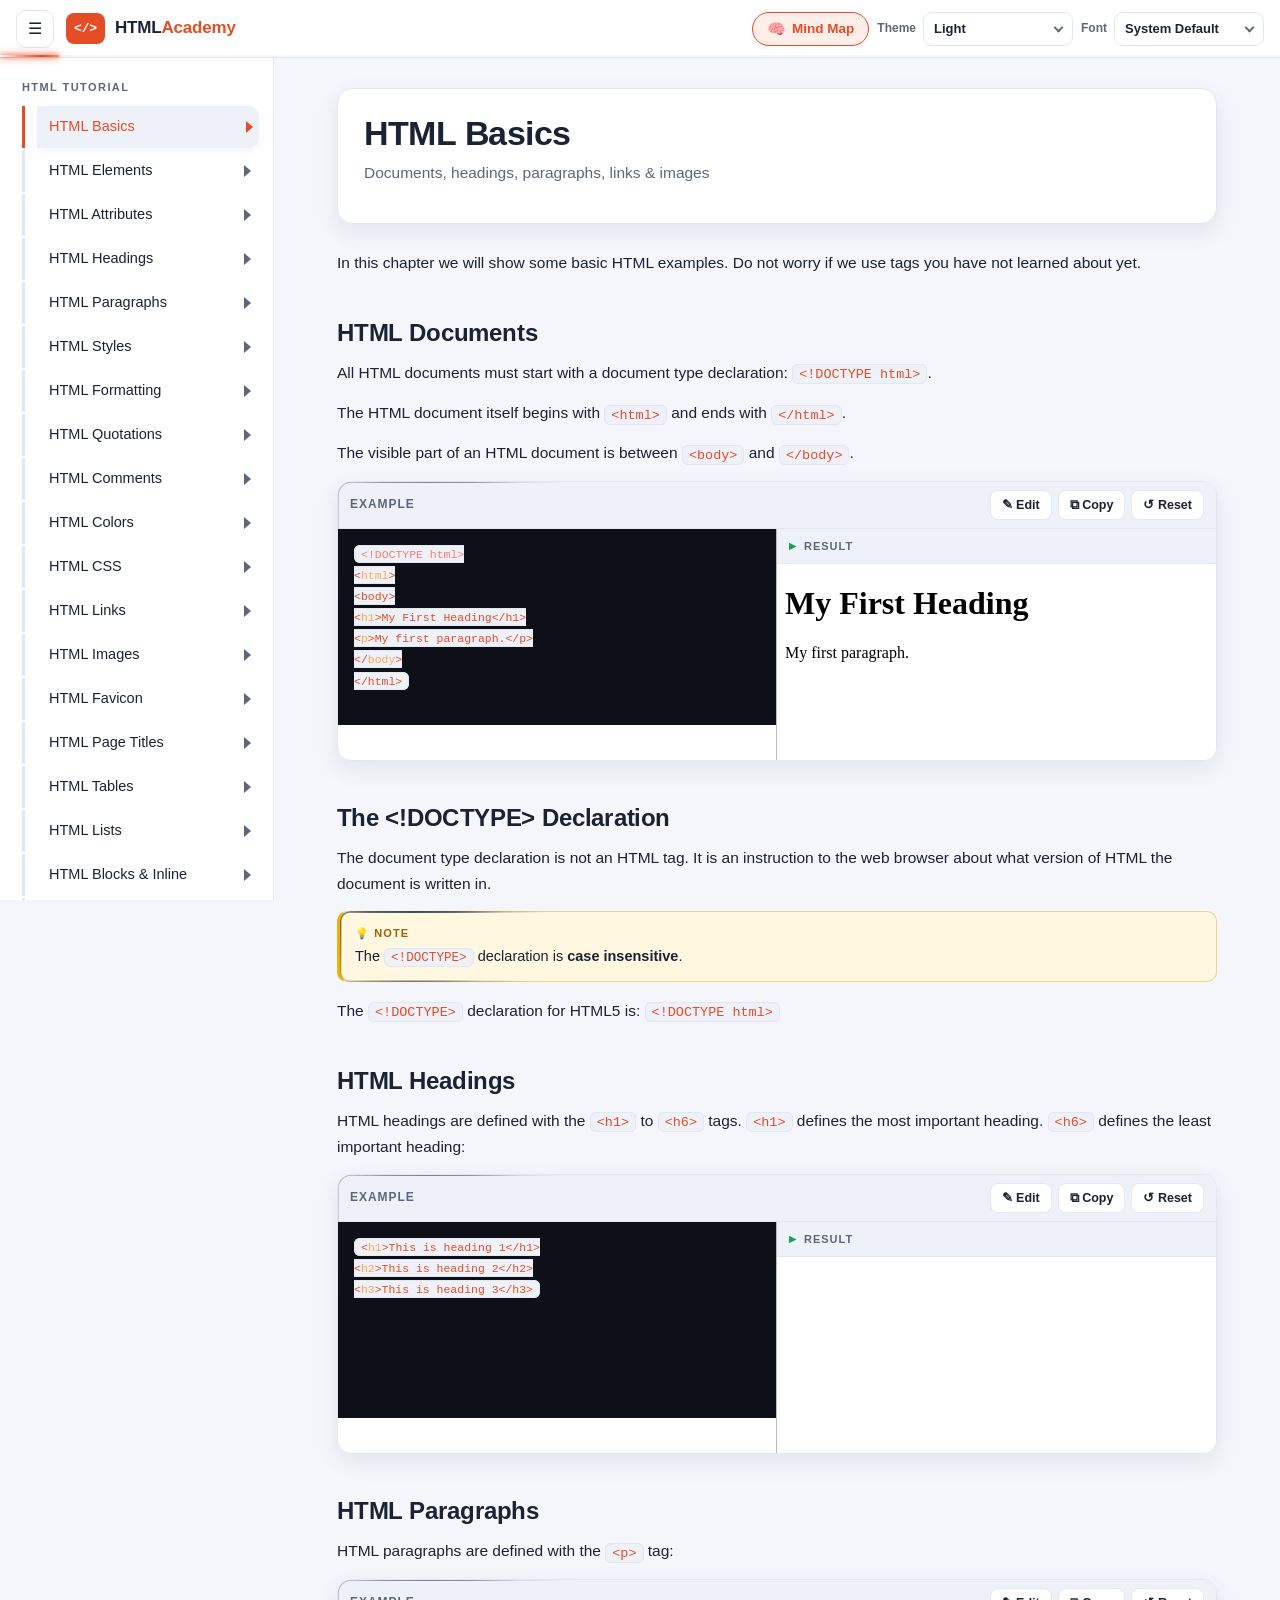
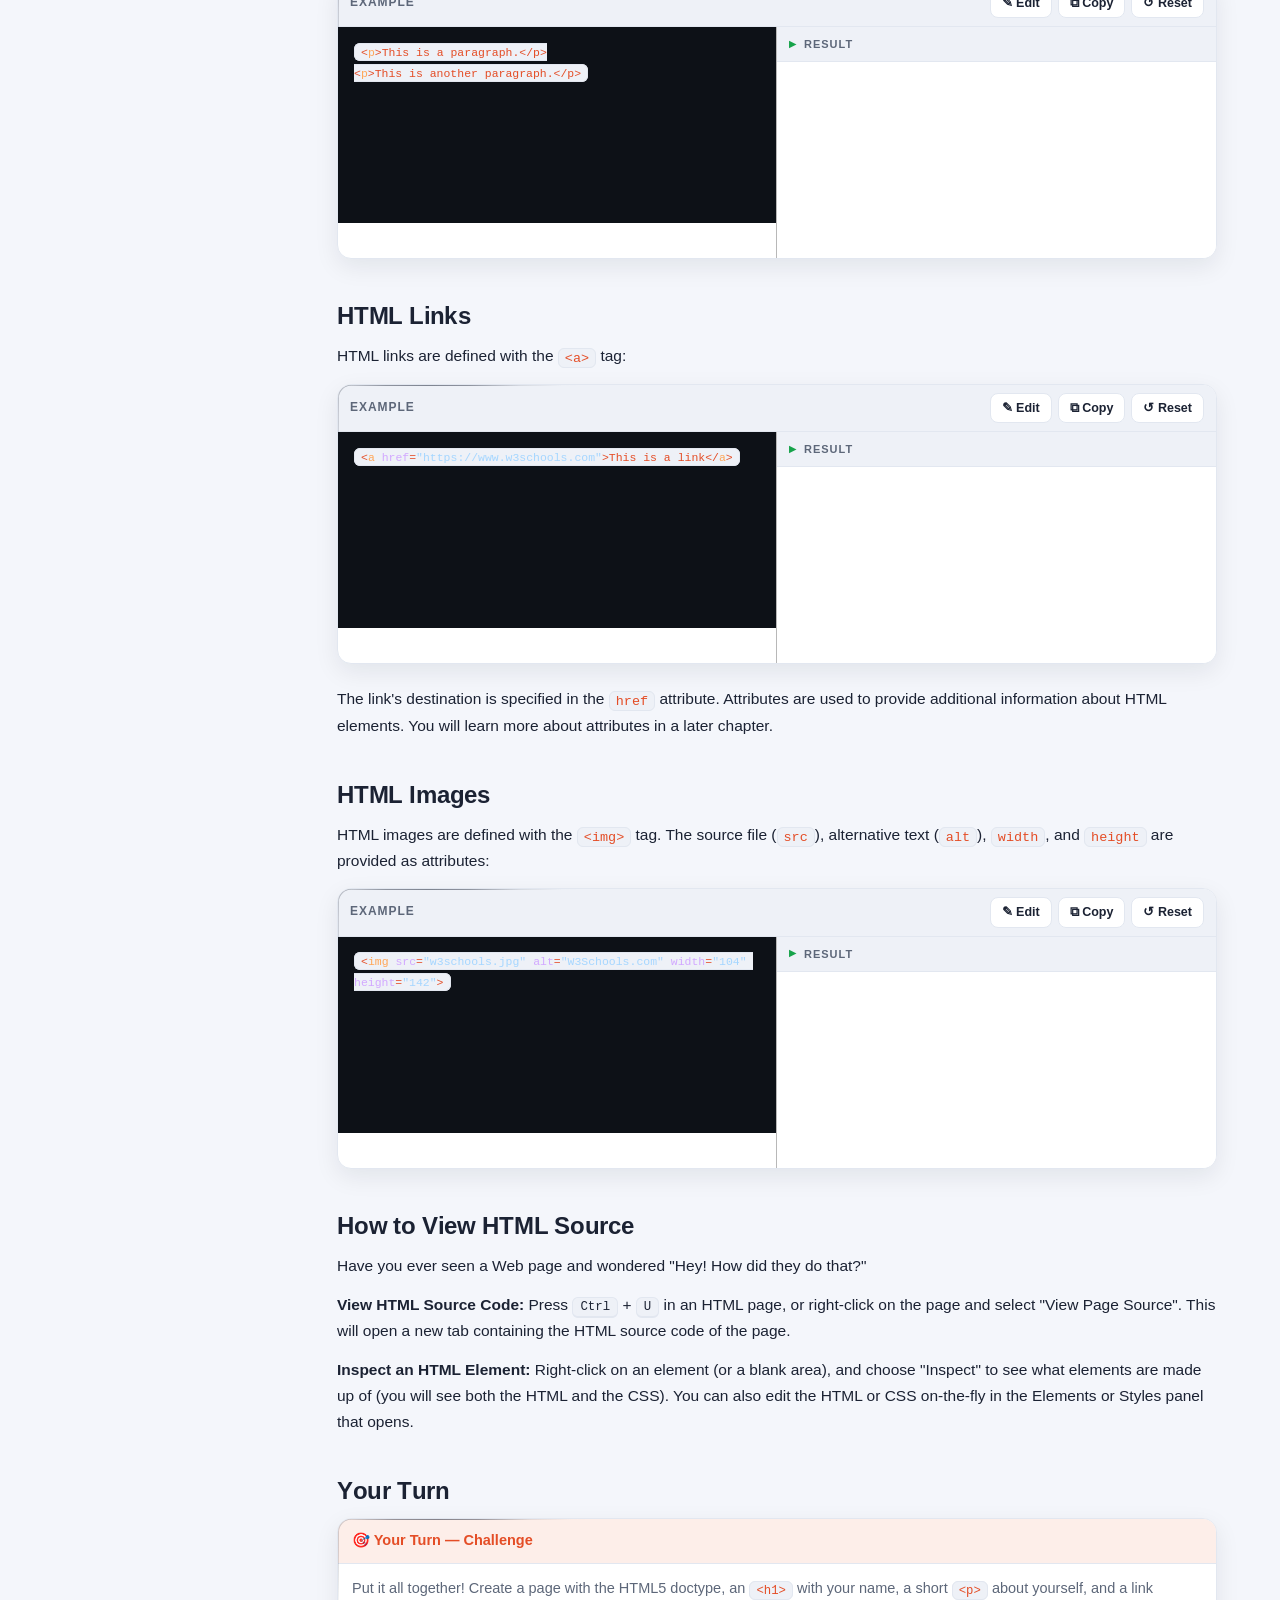
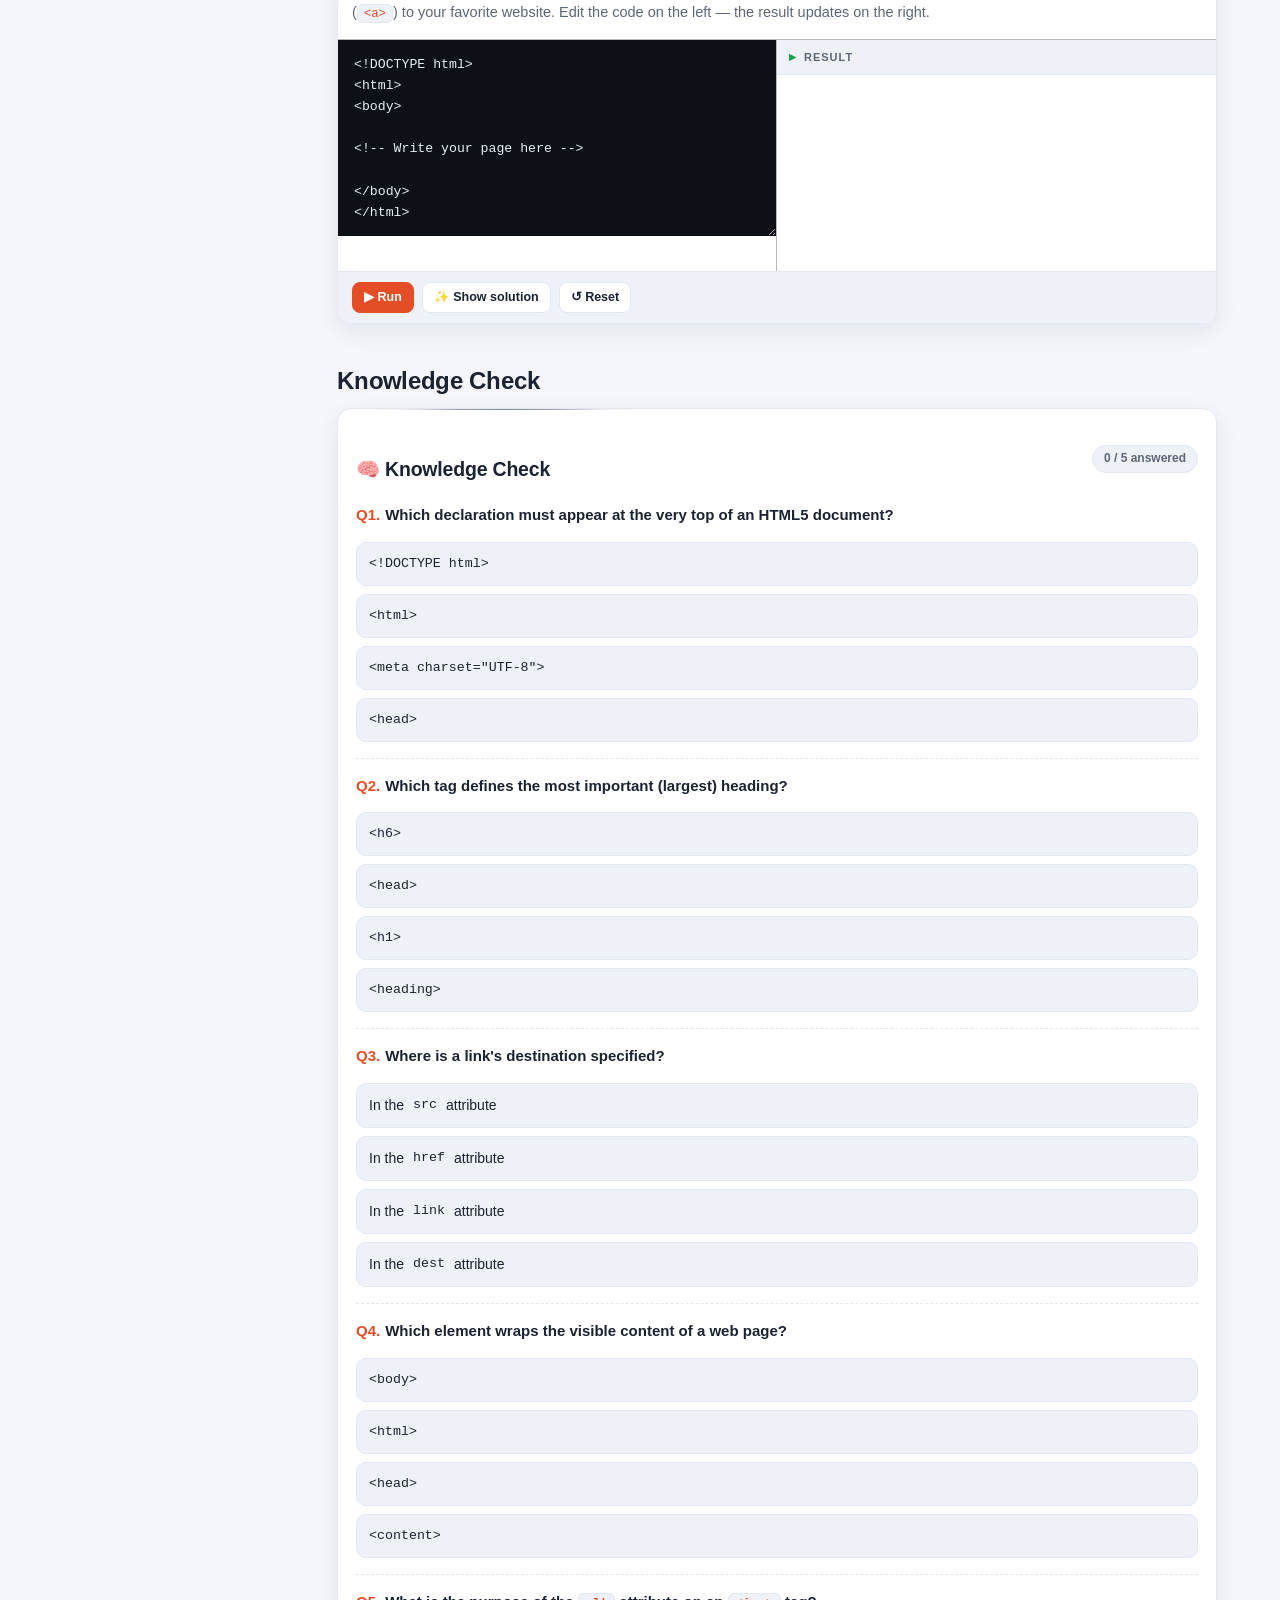
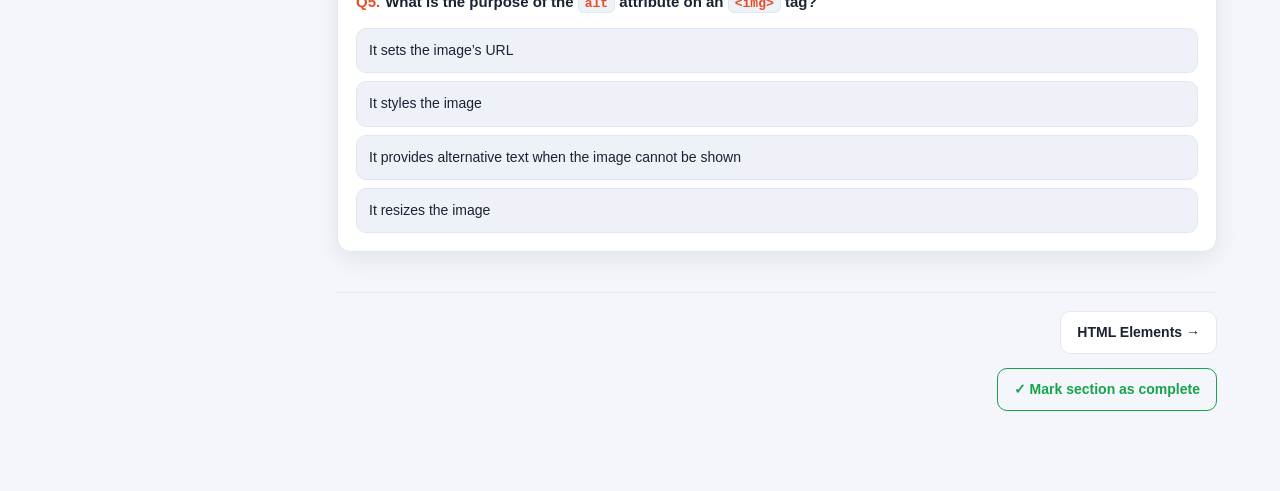
==== commit e27fd751: "chore: add cache-busting version params to force browsers to load latest clean scripts and styles" ====
--- a/index.html
+++ b/index.html
@@ -6,7 +6,7 @@
   <meta name="description" content="HTML Academy — an interactive website that teaches you HTML with editable examples, live previews and quizzes.">
   <title>HTML Academy — Learn HTML Interactively</title>
   <link rel="icon" href="data:image/svg+xml,%3Csvg xmlns='http://www.w3.org/2000/svg' viewBox='0 0 100 100'%3E%3Crect width='100' height='100' rx='20' fill='%23e44d26'/%3E%3Ctext x='50' y='72' font-size='56' text-anchor='middle' fill='white' font-family='monospace' font-weight='bold'%3E%26lt;/%26gt;%3C/text%3E%3C/svg%3E">
-  <link rel="stylesheet" href="css/styles.css">
+  <link rel="stylesheet" href="css/styles.css?v=20261004-3">
 </head>
 <body>
   <header class="topbar">
@@ -199,9 +199,9 @@
     <main class="content" id="content"></main>
   </div>
 
-  <script src="js/lessons.js"></script>
-  <script src="js/mindmap-data.js"></script>
-  <script src="js/mindmap.js"></script>
-  <script src="js/app.js"></script>
+  <script src="js/lessons.js?v=20261004-3"></script>
+  <script src="js/mindmap-data.js?v=20261004-3"></script>
+  <script src="js/mindmap.js?v=20261004-3"></script>
+  <script src="js/app.js?v=20261004-3"></script>
 </body>
 </html>
